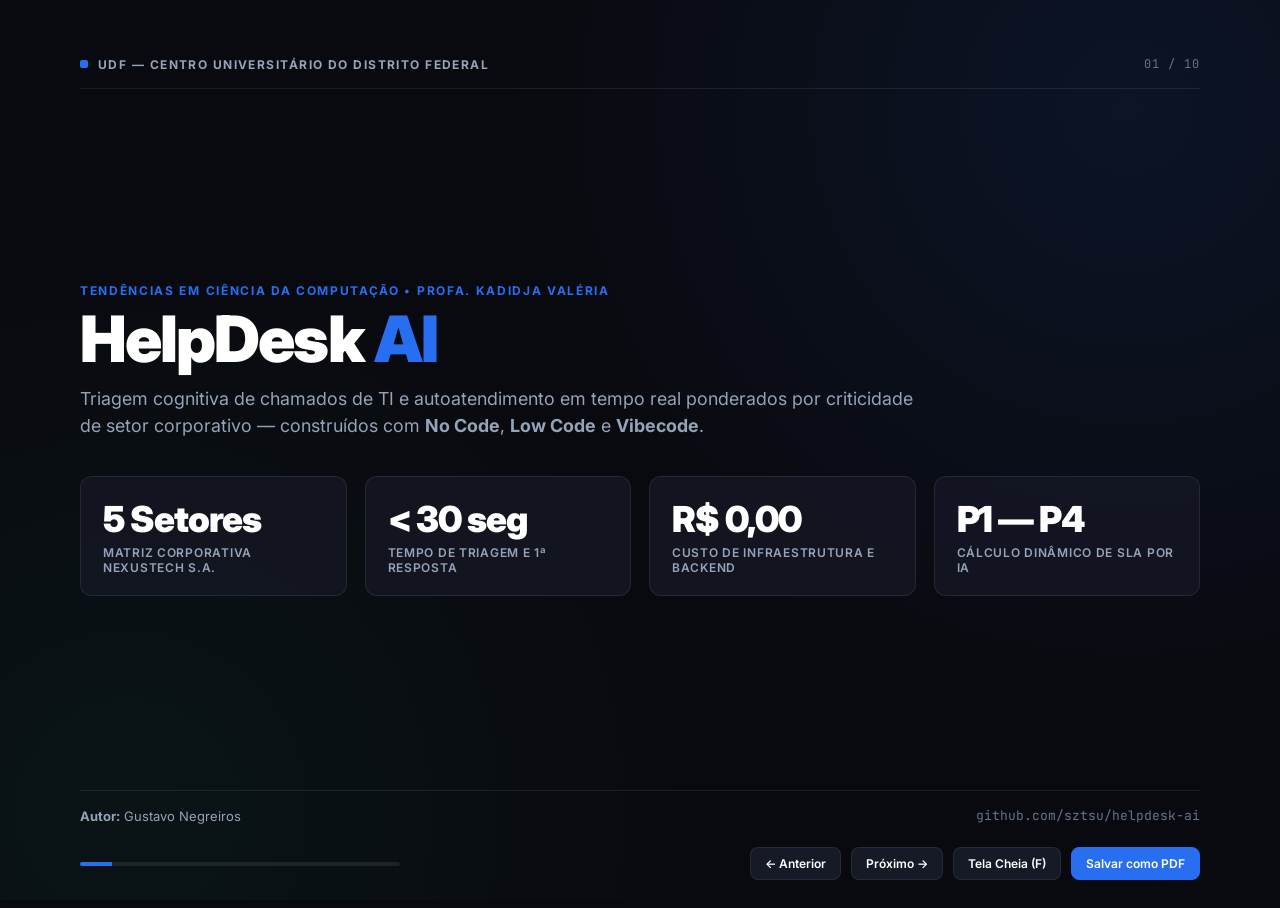
==== slides/pitch_deck.html @ aa0ae5fa "feat: adicionar apresentacao estilo Pitch Deck moderno em HTML/CSS" ====
<!DOCTYPE html>
<html lang="pt-BR">
<head>
    <meta charset="UTF-8">
    <meta name="viewport" content="width=device-width, initial-scale=1.0">
    <title>HelpDesk AI — Pitch Deck | NexusTech S.A.</title>
    <link rel="preconnect" href="https://fonts.googleapis.com">
    <link rel="preconnect" href="https://fonts.gstatic.com" crossorigin>
    <link href="https://fonts.googleapis.com/css2?family=Inter:wght@300;400;500;600;700;800;900&family=JetBrains+Mono:wght@400;500;600&display=swap" rel="stylesheet">
    <style>
        :root {
            --bg-primary: #090A0F;
            --bg-secondary: #11131C;
            --bg-card: #161926;
            --bg-card-hover: #1C2030;
            --border-subtle: rgba(255, 255, 255, 0.08);
            --border-highlight: rgba(39, 110, 241, 0.45);
            --text-primary: #FFFFFF;
            --text-secondary: #94A3B8;
            --text-muted: #64748B;
            --uber-blue: #276EF1;
            --uber-blue-glow: rgba(39, 110, 241, 0.18);
            --accent-emerald: #10B981;
            --accent-emerald-bg: rgba(16, 185, 129, 0.12);
            --accent-amber: #F59E0B;
            --accent-amber-bg: rgba(245, 158, 11, 0.12);
            --accent-red: #EF4444;
            --accent-red-bg: rgba(239, 68, 68, 0.14);
            --accent-purple: #8B5CF6;
            --accent-purple-bg: rgba(139, 92, 246, 0.14);
        }

        * {
            margin: 0;
            padding: 0;
            box-sizing: border-box;
            -webkit-print-color-adjust: exact !important;
            print-color-adjust: exact !important;
        }

        body {
            font-family: 'Inter', -apple-system, BlinkMacSystemFont, sans-serif;
            background-color: var(--bg-primary);
            color: var(--text-primary);
            overflow: hidden;
            height: 100vh;
            width: 100vw;
            user-select: none;
        }

        /* Deck Container */
        .deck {
            position: relative;
            width: 100vw;
            height: 100vh;
        }

        .slide {
            position: absolute;
            inset: 0;
            padding: 56px 80px 76px 80px;
            display: flex;
            flex-direction: column;
            justify-content: space-between;
            opacity: 0;
            pointer-events: none;
            transform: translateY(12px) scale(0.99);
            transition: opacity 0.35s cubic-bezier(0.16, 1, 0.3, 1), transform 0.35s cubic-bezier(0.16, 1, 0.3, 1);
            background: radial-gradient(circle at 88% 12%, rgba(39, 110, 241, 0.10) 0%, transparent 45%),
                        radial-gradient(circle at 10% 90%, rgba(16, 185, 129, 0.06) 0%, transparent 40%),
                        var(--bg-primary);
        }

        .slide.active {
            opacity: 1;
            pointer-events: auto;
            transform: translateY(0) scale(1);
            z-index: 2;
        }

        /* Top Bar inside each slide */
        .slide-top {
            display: flex;
            justify-content: space-between;
            align-items: center;
            border-bottom: 1px solid var(--border-subtle);
            padding-bottom: 16px;
        }

        .brand-pill {
            display: inline-flex;
            align-items: center;
            gap: 10px;
            font-size: 12px;
            font-weight: 700;
            letter-spacing: 0.12em;
            text-transform: uppercase;
            color: var(--text-secondary);
        }

        .brand-dot {
            width: 8px;
            height: 8px;
            background: var(--uber-blue);
            border-radius: 2px;
            display: inline-block;
        }

        .slide-index {
            font-family: 'JetBrains Mono', monospace;
            font-size: 12px;
            color: var(--text-muted);
            letter-spacing: 0.08em;
        }

        /* Slide Content Body */
        .slide-body {
            flex: 1;
            display: flex;
            flex-direction: column;
            justify-content: center;
            gap: 28px;
            padding: 16px 0;
        }

        /* Typography */
        .eyebrow {
            font-size: 12px;
            font-weight: 700;
            text-transform: uppercase;
            letter-spacing: 0.14em;
            color: var(--uber-blue);
            margin-bottom: 8px;
        }

        h1.hero-title {
            font-size: clamp(44px, 5vw, 68px);
            font-weight: 900;
            line-height: 1.04;
            letter-spacing: -0.03em;
            max-width: 980px;
        }

        h2.slide-title {
            font-size: clamp(28px, 3.1vw, 42px);
            font-weight: 800;
            line-height: 1.12;
            letter-spacing: -0.025em;
        }

        .subtitle {
            font-size: clamp(16px, 1.4vw, 20px);
            font-weight: 400;
            color: var(--text-secondary);
            line-height: 1.5;
            max-width: 840px;
        }

        .highlight-blue {
            color: var(--uber-blue);
        }

        .highlight-emerald {
            color: var(--accent-emerald);
        }

        /* Grids & Cards */
        .grid-3 {
            display: grid;
            grid-template-columns: repeat(3, 1fr);
            gap: 20px;
        }

        .grid-4 {
            display: grid;
            grid-template-columns: repeat(4, 1fr);
            gap: 18px;
        }

        .grid-2 {
            display: grid;
            grid-template-columns: 1fr 1fr;
            gap: 24px;
        }

        .grid-asymmetric {
            display: grid;
            grid-template-columns: 1.35fr 0.85fr;
            gap: 24px;
            align-items: stretch;
        }

        .card {
            background: var(--bg-card);
            border: 1px solid var(--border-subtle);
            border-radius: 14px;
            padding: 24px;
            display: flex;
            flex-direction: column;
            gap: 12px;
            position: relative;
            overflow: hidden;
        }

        .card.accent-top-blue {
            border-top: 3px solid var(--uber-blue);
        }

        .card.accent-top-emerald {
            border-top: 3px solid var(--accent-emerald);
        }

        .card.accent-top-amber {
            border-top: 3px solid var(--accent-amber);
        }

        .card.accent-top-red {
            border-top: 3px solid var(--accent-red);
        }

        .card-num {
            font-family: 'JetBrains Mono', monospace;
            font-size: 12px;
            font-weight: 600;
            color: var(--uber-blue);
            letter-spacing: 0.08em;
            text-transform: uppercase;
        }

        .card h3 {
            font-size: 19px;
            font-weight: 700;
            letter-spacing: -0.01em;
            color: var(--text-primary);
        }

        .card p {
            font-size: 14px;
            line-height: 1.55;
            color: var(--text-secondary);
        }

        /* Big Metric Stat Boxes */
        .stat-row {
            display: grid;
            grid-template-columns: repeat(4, 1fr);
            gap: 18px;
            margin-top: 8px;
        }

        .stat-box {
            background: rgba(22, 25, 38, 0.75);
            border: 1px solid var(--border-subtle);
            border-radius: 12px;
            padding: 20px 22px;
        }

        .stat-value {
            font-size: clamp(28px, 2.8vw, 40px);
            font-weight: 900;
            letter-spacing: -0.03em;
            color: var(--text-primary);
            margin-bottom: 4px;
        }

        .stat-label {
            font-size: 12px;
            font-weight: 600;
            text-transform: uppercase;
            letter-spacing: 0.06em;
            color: var(--text-secondary);
        }

        /* Badges */
        .badge {
            display: inline-flex;
            align-items: center;
            padding: 4px 10px;
            border-radius: 6px;
            font-family: 'JetBrains Mono', monospace;
            font-size: 11px;
            font-weight: 600;
            letter-spacing: 0.04em;
        }

        .badge-p1 {
            background: var(--accent-red-bg);
            color: #F87171;
            border: 1px solid rgba(239, 68, 68, 0.3);
        }

        .badge-p2 {
            background: var(--accent-amber-bg);
            color: #FBBF24;
            border: 1px solid rgba(245, 158, 11, 0.3);
        }

        .badge-p3 {
            background: var(--uber-blue-glow);
            color: #60A5FA;
            border: 1px solid rgba(39, 110, 241, 0.35);
        }

        .badge-p4 {
            background: var(--accent-emerald-bg);
            color: #34D399;
            border: 1px solid rgba(16, 185, 129, 0.3);
        }

        /* Executive Table */
        .exec-table {
            width: 100%;
            border-collapse: collapse;
            background: var(--bg-card);
            border-radius: 12px;
            overflow: hidden;
            border: 1px solid var(--border-subtle);
            font-size: 13.5px;
        }

        .exec-table th {
            text-align: left;
            padding: 13px 16px;
            background: rgba(255, 255, 255, 0.04);
            color: var(--text-secondary);
            font-weight: 600;
            font-size: 11px;
            text-transform: uppercase;
            letter-spacing: 0.08em;
            border-bottom: 1px solid var(--border-subtle);
        }

        .exec-table td {
            padding: 13px 16px;
            border-bottom: 1px solid var(--border-subtle);
            color: var(--text-primary);
        }

        .exec-table tr:last-child td {
            border-bottom: none;
        }

        /* Pipeline Architecture Flow */
        .pipeline {
            display: grid;
            grid-template-columns: repeat(5, 1fr);
            gap: 14px;
            align-items: stretch;
        }

        .pipe-step {
            background: var(--bg-card);
            border: 1px solid var(--border-subtle);
            border-radius: 12px;
            padding: 18px;
            position: relative;
            display: flex;
            flex-direction: column;
            gap: 8px;
        }

        .pipe-step::after {
            content: "→";
            position: absolute;
            right: -13px;
            top: 50%;
            transform: translateY(-50%);
            color: var(--uber-blue);
            font-weight: 800;
            font-size: 16px;
            z-index: 3;
        }

        .pipe-step:last-child::after {
            display: none;
        }

        .pipe-tag {
            font-family: 'JetBrains Mono', monospace;
            font-size: 11px;
            color: var(--accent-emerald);
            text-transform: uppercase;
        }

        /* Code / Prompt Box */
        .code-block {
            font-family: 'JetBrains Mono', monospace;
            font-size: 12.5px;
            line-height: 1.6;
            background: #0D0F17;
            border: 1px solid var(--border-highlight);
            border-radius: 12px;
            padding: 18px 22px;
            color: #E2E8F0;
        }

        .var-pill {
            background: rgba(16, 185, 129, 0.18);
            color: #34D399;
            padding: 2px 7px;
            border-radius: 4px;
            font-weight: 600;
        }

        /* Screenshot Showcase */
        .mockup-frame {
            background: #11131C;
            border: 1px solid var(--border-subtle);
            border-radius: 12px;
            overflow: hidden;
            display: flex;
            flex-direction: column;
        }

        .mockup-header {
            background: #191C28;
            padding: 10px 16px;
            display: flex;
            align-items: center;
            gap: 8px;
            border-bottom: 1px solid var(--border-subtle);
            font-family: 'JetBrains Mono', monospace;
            font-size: 11px;
            color: var(--text-secondary);
        }

        .dot-r, .dot-y, .dot-g {
            width: 9px;
            height: 9px;
            border-radius: 50%;
        }
        .dot-r { background: #EF4444; }
        .dot-y { background: #F59E0B; }
        .dot-g { background: #10B981; }

        .mockup-img-wrap {
            padding: 14px;
            background: #FFFFFF;
            display: flex;
            justify-content: center;
            align-items: center;
        }

        .mockup-img-wrap img {
            max-width: 100%;
            max-height: 250px;
            object-fit: contain;
            border-radius: 6px;
        }

        /* Bottom Navigation Bar */
        .deck-controls {
            position: fixed;
            bottom: 20px;
            left: 80px;
            right: 80px;
            display: flex;
            justify-content: space-between;
            align-items: center;
            z-index: 10;
            pointer-events: none;
        }

        .progress-track {
            flex: 1;
            max-width: 320px;
            height: 4px;
            background: rgba(255, 255, 255, 0.08);
            border-radius: 2px;
            overflow: hidden;
        }

        .progress-bar {
            height: 100%;
            background: var(--uber-blue);
            width: 10%;
            transition: width 0.3s ease;
        }

        .control-buttons {
            display: flex;
            gap: 10px;
            pointer-events: auto;
        }

        .btn-ctrl {
            background: var(--bg-card);
            color: var(--text-primary);
            border: 1px solid var(--border-subtle);
            padding: 8px 14px;
            border-radius: 8px;
            font-family: 'Inter', sans-serif;
            font-size: 12px;
            font-weight: 600;
            cursor: pointer;
            transition: background 0.2s, border-color 0.2s;
        }

        .btn-ctrl:hover {
            background: var(--bg-card-hover);
            border-color: var(--uber-blue);
        }

        .btn-ctrl.primary {
            background: var(--uber-blue);
            border-color: var(--uber-blue);
        }

        /* Print / Export to PDF 16:9 Rules */
        @page {
            size: 16in 9in;
            margin: 0;
        }

        @media print {
            body {
                overflow: visible;
                height: auto;
                width: auto;
            }
            .deck {
                height: auto;
                width: auto;
            }
            .slide {
                position: relative;
                opacity: 1 !important;
                pointer-events: auto !important;
                transform: none !important;
                width: 16in;
                height: 9in;
                page-break-after: always;
                break-after: page;
            }
            .deck-controls {
                display: none !important;
            }
        }
    </style>
</head>
<body>

<div class="deck" id="deck">

    <!-- =================================================================== -->
    <!-- SLIDE 01: CAPA (UBER PITCH STYLE)                                   -->
    <!-- =================================================================== -->
    <section class="slide active">
        <div class="slide-top">
            <div class="brand-pill"><span class="brand-dot"></span> UDF — CENTRO UNIVERSITÁRIO DO DISTRITO FEDERAL</div>
            <div class="slide-index">01 / 10</div>
        </div>

        <div class="slide-body">
            <div>
                <div class="eyebrow">TENDÊNCIAS EM CIÊNCIA DA COMPUTAÇÃO • PROFA. KADIDJA VALÉRIA</div>
                <h1 class="hero-title">HelpDesk <span class="highlight-blue">AI</span></h1>
                <p class="subtitle" style="margin-top: 14px;">
                    Triagem cognitiva de chamados de TI e autoatendimento em tempo real ponderados por criticidade de setor corporativo — construídos com <strong>No Code</strong>, <strong>Low Code</strong> e <strong>Vibecode</strong>.
                </p>
            </div>

            <div class="stat-row">
                <div class="stat-box">
                    <div class="stat-value">5 Setores</div>
                    <div class="stat-label">Matriz Corporativa NexusTech S.A.</div>
                </div>
                <div class="stat-box">
                    <div class="stat-value highlight-blue">&lt; 30 seg</div>
                    <div class="stat-label">Tempo de Triagem e 1ª Resposta</div>
                </div>
                <div class="stat-box">
                    <div class="stat-value highlight-emerald">R$ 0,00</div>
                    <div class="stat-label">Custo de Infraestrutura e Backend</div>
                </div>
                <div class="stat-box">
                    <div class="stat-value">P1 — P4</div>
                    <div class="stat-label">Cálculo Dinâmico de SLA por IA</div>
                </div>
            </div>
        </div>

        <div class="slide-top" style="border-bottom: none; border-top: 1px solid var(--border-subtle); padding-top: 16px; padding-bottom: 0;">
            <div style="font-size: 13px; color: var(--text-secondary);"><strong>Autor:</strong> Gustavo Negreiros</div>
            <div style="font-size: 13px; color: var(--text-muted); font-family: 'JetBrains Mono', monospace;">github.com/sztsu/helpdesk-ai</div>
        </div>
    </section>

    <!-- =================================================================== -->
    <!-- SLIDE 02: O PROBLEMA (THE PAIN)                                     -->
    <!-- =================================================================== -->
    <section class="slide">
        <div class="slide-top">
            <div class="brand-pill"><span class="brand-dot"></span> O PROBLEMA OPERACIONAL</div>
            <div class="slide-index">02 / 10</div>
        </div>

        <div class="slide-body">
            <div>
                <div class="eyebrow">CENÁRIO CORPORATIVO: NEXUSTECH S.A.</div>
                <h2 class="slide-title">Filas únicas de suporte tratam falhas críticas de faturamento igual a uma impressora sem papel.</h2>
            </div>

            <div class="grid-3">
                <div class="card accent-top-red">
                    <div class="card-num">GARGALO 01</div>
                    <h3>Cegueira Organizacional</h3>
                    <p>No suporte tradicional, chamados caem em uma fila linear sem distinção de departamento. Uma falha no setor de <strong>Operações (NOC)</strong> ou <strong>Financeiro</strong> aguarda atrás de dúvidas triviais do setor Administrativo.</p>
                </div>

                <div class="card accent-top-amber">
                    <div class="card-num">GARGALO 02</div>
                    <h3>Subjetividade de Urgência</h3>
                    <p>Quando o próprio usuário escolhe a urgência no formulário, quase todos os chamados são marcados como "Urgente", distorcendo os Acordos de Nível de Serviço (SLAs) da equipe de TI.</p>
                </div>

                <div class="card accent-top-blue">
                    <div class="card-num">GARGALO 03</div>
                    <h3>Alto Custo de Engenharia</h3>
                    <p>Desenvolver um sistema ITSM tradicional com backend dedicado (Node.js/Python, banco SQL, servidores e regras de negócio complexas) consome semanas de trabalho e alto orçamento.</p>
                </div>
            </div>
        </div>

        <div></div>
    </section>

    <!-- =================================================================== -->
    <!-- SLIDE 03: A SOLUÇÃO (VALUE PROPOSITION)                             -->
    <!-- =================================================================== -->
    <section class="slide">
        <div class="slide-top">
            <div class="brand-pill"><span class="brand-dot"></span> A PROPOSTA DE VALOR</div>
            <div class="slide-index">03 / 10</div>
        </div>

        <div class="slide-body">
            <div>
                <div class="eyebrow">SOLUÇÃO ORIENTADA A EVENTOS</div>
                <h2 class="slide-title">Triagem inteligente sensível ao negócio (<span class="highlight-blue">Business-Aware Triage</span>) sem servidor dedicado.</h2>
                <p class="subtitle" style="margin-top: 8px;">O HelpDesk AI cruza automaticamente o <strong>Setor Corporativo</strong> com o <strong>Relato Técnico</strong> para entregar quatro resultados instantâneos:</p>
            </div>

            <div class="grid-4">
                <div class="card">
                    <div class="card-num">ENTREGA 01</div>
                    <h3>Classificação Técnica</h3>
                    <p>Identifica automaticamente se o incidente pertence a <strong>Hardware</strong>, <strong>Software</strong>, <strong>Rede/Infra</strong> ou <strong>Acesso/Segurança</strong>.</p>
                </div>

                <div class="card">
                    <div class="card-num">ENTREGA 02</div>
                    <h3>Prioridade e SLA</h3>
                    <p>Atribui racionalmente a prioridade (<strong>P1 a P4</strong>) e estipula o prazo máximo de atendimento (de 15 min a 24h).</p>
                </div>

                <div class="card">
                    <div class="card-num">ENTREGA 03</div>
                    <h3>Roteamento de Fila</h3>
                    <p>Direciona o chamado na planilha de governança para <strong>Nível 1</strong>, <strong>Nível 2 Infraestrutura</strong> ou <strong>Nível 2 Sistemas</strong>.</p>
                </div>

                <div class="card">
                    <div class="card-num">ENTREGA 04</div>
                    <h3>Autoatendimento</h3>
                    <p>Envia um e-mail imediato ao colaborador com <strong>3 passos técnicos seguros</strong> para resolução autônoma.</p>
                </div>
            </div>
        </div>

        <div></div>
    </section>

    <!-- =================================================================== -->
    <!-- SLIDE 04: MATRIZ DE CRITICIDADE POR SETOR                           -->
    <!-- =================================================================== -->
    <section class="slide">
        <div class="slide-top">
            <div class="brand-pill"><span class="brand-dot"></span> REGRA DE NEGÓCIO CORPORATIVA</div>
            <div class="slide-index">04 / 10</div>
        </div>

        <div class="slide-body">
            <div>
                <div class="eyebrow">ESTRUTURA ORGANIZACIONAL — NEXUSTECH S.A.</div>
                <h2 class="slide-title">Matriz de Criticidade: O setor define o peso real do incidente.</h2>
            </div>

            <div class="grid-asymmetric">
                <table class="exec-table">
                    <thead>
                        <tr>
                            <th>Setor Corporativo</th>
                            <th>Impacto de Negócio</th>
                            <th>Prioridade Base</th>
                            <th>SLA Alvo</th>
                        </tr>
                    </thead>
                    <tbody>
                        <tr>
                            <td><strong>1. Operações e NOC</strong></td>
                            <td>Disponibilidade ao cliente final</td>
                            <td><span class="badge badge-p1">P1 / P2</span></td>
                            <td>15 min — 1h</td>
                        </tr>
                        <tr>
                            <td><strong>2. Financeiro e Faturamento</strong></td>
                            <td>Fluxo de caixa e notas fiscais</td>
                            <td><span class="badge badge-p1">P1 / P2</span></td>
                            <td>30 min — 2h</td>
                        </tr>
                        <tr>
                            <td><strong>3. Engenharia e Dev</strong></td>
                            <td>Esteiras CI/CD e repositórios</td>
                            <td><span class="badge badge-p2">P2 / P3</span></td>
                            <td>1h — 4h</td>
                        </tr>
                        <tr>
                            <td><strong>4. Comercial e CX</strong></td>
                            <td>Vendas e atendimento externo</td>
                            <td><span class="badge badge-p3">P2 / P3</span></td>
                            <td>2h — 6h</td>
                        </tr>
                        <tr>
                            <td><strong>5. RH e Administrativo</strong></td>
                            <td>Rotinas internas departamentais</td>
                            <td><span class="badge badge-p4">P3 / P4</span></td>
                            <td>4h — 24h</td>
                        </tr>
                    </tbody>
                </table>

                <div class="card accent-top-blue" style="justify-content: center;">
                    <div class="card-num">EXEMPLO COMPARATIVO</div>
                    <h3>O mesmo sintoma, decisões diferentes</h3>
                    <p style="margin-top: 6px;">
                        <strong>Caso A (RH):</strong> "Lentidão ao abrir planilha compartilhada" → Classificado como <span class="badge badge-p4">P4 (SLA 24h)</span>.
                    </p>
                    <p style="margin-top: 10px;">
                        <strong>Caso B (Financeiro):</strong> "Erro ao emitir notas fiscais no ERP no fechamento" → Classificado como <span class="badge badge-p1">P1 (SLA 30 min)</span> e escalado direto para <strong>Nível 2 Sistemas</strong>.
                    </p>
                </div>
            </div>
        </div>

        <div></div>
    </section>

    <!-- =================================================================== -->
    <!-- SLIDE 05: O TRIPÉ TECNOLÓGICO (NO CODE / LOW CODE / VIBECODE)       -->
    <!-- =================================================================== -->
    <section class="slide">
        <div class="slide-top">
            <div class="brand-pill"><span class="brand-dot"></span> STACK TECNOLÓGICA</div>
            <div class="slide-index">05 / 10</div>
        </div>

        <div class="slide-body">
            <div>
                <div class="eyebrow">PARADIGMAS DA DISCIPLINA</div>
                <h2 class="slide-title">Convergência entre No Code, Low Code e Vibecode.</h2>
            </div>

            <div class="grid-3">
                <div class="card accent-top-emerald">
                    <div class="card-num">01 / NO CODE</div>
                    <h3>Google Forms &amp; Sheets</h3>
                    <p><strong>Interface e Persistência:</strong> Coleta estruturada com validação de e-mail e lista suspensa fechada para os 5 setores da NexusTech S.A. Os registros alimentam em tempo real a planilha central de governança da TI.</p>
                </div>

                <div class="card accent-top-blue">
                    <div class="card-num">02 / LOW CODE</div>
                    <h3>Make (Integromat)</h3>
                    <p><strong>Orquestração de Eventos:</strong> Escuta ativa de novas linhas inseridas na planilha, estruturação do payload com variáveis dinâmicas, chamada à API de IA, atualização da planilha e disparo de e-mail via Gmail.</p>
                </div>

                <div class="card accent-top-amber">
                    <div class="card-num">03 / VIBECODE</div>
                    <h3>Google Gemini Flash</h3>
                    <p><strong>Motor Cognitivo:</strong> Substitui centenas de condicionais rígidas (<code>if/else</code>) por engenharia de prompt instrucional que interpreta a semântica do problema cruzada com o setor corporativo.</p>
                </div>
            </div>
        </div>

        <div></div>
    </section>

    <!-- =================================================================== -->
    <!-- SLIDE 06: ARQUITETURA E ENGENHARIA DE PROMPT                        -->
    <!-- =================================================================== -->
    <section class="slide">
        <div class="slide-top">
            <div class="brand-pill"><span class="brand-dot"></span> ARQUITETURA DO SISTEMA</div>
            <div class="slide-index">06 / 10</div>
        </div>

        <div class="slide-body">
            <div>
                <div class="eyebrow">FLUXO DE DADOS ORIENTADO A EVENTOS</div>
                <h2 class="slide-title">Pipeline de Execução e Engenharia de Prompt (Vibecode).</h2>
            </div>

            <div class="pipeline">
                <div class="pipe-step">
                    <span class="pipe-tag">ETAPA 01</span>
                    <strong style="font-size: 15px;">Google Forms</strong>
                    <span style="font-size: 12.5px; color: var(--text-secondary);">Colaborador envia Nome, E-mail, Setor, Título e Relato.</span>
                </div>
                <div class="pipe-step">
                    <span class="pipe-tag">ETAPA 02</span>
                    <strong style="font-size: 15px;">Google Sheets</strong>
                    <span style="font-size: 12.5px; color: var(--text-secondary);">Persiste a linha e aciona o gatilho <em>Watch New Rows</em>.</span>
                </div>
                <div class="pipe-step">
                    <span class="pipe-tag">ETAPA 03</span>
                    <strong style="font-size: 15px;">Make + Gemini</strong>
                    <span style="font-size: 12.5px; color: var(--text-secondary);">Injeta variáveis do chamado nas instruções de sistema da IA.</span>
                </div>
                <div class="pipe-step">
                    <span class="pipe-tag">ETAPA 04</span>
                    <strong style="font-size: 15px;">Update Row</strong>
                    <span style="font-size: 12.5px; color: var(--text-secondary);">Grava o diagnóstico e SLA na Coluna G da planilha da TI.</span>
                </div>
                <div class="pipe-step">
                    <span class="pipe-tag">ETAPA 05</span>
                    <strong style="font-size: 15px;">Gmail Send</strong>
                    <span style="font-size: 12.5px; color: var(--text-secondary);">Envia e-mail com SLA e guia de 3 passos ao colaborador.</span>
                </div>
            </div>

            <div class="code-block">
                <div style="color: var(--text-muted); margin-bottom: 6px;">// System Prompt &amp; Payload Mapeado no Make (Google Gemini AI)</div>
                Você é o motor especialista de triagem de TI da empresa <strong>NexusTech S.A.</strong> Analise o chamado cruzando a gravidade técnica com o peso estratégico do setor:<br>
                • Colaborador: <span class="var-pill">1. Nome do Colaborador (B)</span> &nbsp;|&nbsp; Setor: <span class="var-pill">1. Setor Corporativo (D)</span><br>
                • Incidente: <span class="var-pill">1. Título do Incidente (E)</span> &nbsp;|&nbsp; Relato: <span class="var-pill">1. Descrição Detalhada da Falha (F)</span><br>
                → Retorne: <strong>1) Categoria Técnica</strong>, <strong>2) Prioridade (P1-P4) e SLA</strong>, <strong>3) Fila de Escalonamento</strong> e <strong>4) Guia de Autoatendimento em 3 passos</strong>.
            </div>
        </div>

        <div></div>
    </section>

    <!-- =================================================================== -->
    <!-- SLIDE 07: EVIDÊNCIA REAL DO PROTÓTIPO EM EXECUÇÃO                   -->
    <!-- =================================================================== -->
    <section class="slide">
        <div class="slide-top">
            <div class="brand-pill"><span class="brand-dot"></span> VALIDAÇÃO E EVIDÊNCIAS REAIS</div>
            <div class="slide-index">07 / 10</div>
        </div>

        <div class="slide-body">
            <div>
                <div class="eyebrow">PROTÓTIPO EM PRODUÇÃO</div>
                <h2 class="slide-title">Resultado real gerado pela automação e entregue via Gmail.</h2>
            </div>

            <div class="grid-asymmetric">
                <div class="mockup-frame">
                    <div class="mockup-header">
                        <span class="dot-r"></span><span class="dot-y"></span><span class="dot-g"></span>
                        <span style="margin-left: 8px;">Gmail — NexusTech TI - Triagem do Chamado: Erro ao emitir notas fiscais no sistema ERP</span>
                    </div>
                    <div class="mockup-img-wrap">
                        <img src="../docs/images/email_sample.png" alt="Captura de tela real do e-mail gerado pelo HelpDesk AI">
                    </div>
                </div>

                <div class="card accent-top-emerald" style="justify-content: space-between;">
                    <div>
                        <div class="card-num">ANÁLISE DO CASO TESTADO</div>
                        <h3 style="margin-top: 6px;">Precisão na Inferência</h3>
                        <p style="margin-top: 8px;">
                            <strong>Entrada:</strong> Falha de comunicação no ERP durante emissão de notas fiscais pelo setor <strong>Financeiro e Faturamento</strong>.
                        </p>
                    </div>
                    <div style="display: flex; flex-direction: column; gap: 8px; font-size: 13px; border-top: 1px solid var(--border-subtle); padding-top: 12px;">
                        <div><strong>Categoria:</strong> Software (Sistema ERP)</div>
                        <div><strong>Prioridade:</strong> <span class="badge badge-p1">P1 — Alta Criticidade</span></div>
                        <div><strong>SLA Calculado:</strong> 30 minutos</div>
                        <div><strong>Fila Técnica:</strong> Nível 2 Sistemas</div>
                        <div><strong>Autoatendimento:</strong> 3 passos (VPN, Sessão e Cache)</div>
                    </div>
                </div>
            </div>
        </div>

        <div></div>
    </section>

    <!-- =================================================================== -->
    <!-- SLIDE 08: REFLEXÃO CRÍTICA — 3 VANTAGENS                            -->
    <!-- =================================================================== -->
    <section class="slide">
        <div class="slide-top">
            <div class="brand-pill"><span class="brand-dot"></span> ANÁLISE CRÍTICA — PONTOS FORTES</div>
            <div class="slide-index">08 / 10</div>
        </div>

        <div class="slide-body">
            <div>
                <div class="eyebrow">AVALIAÇÃO ARQUITETURAL</div>
                <h2 class="slide-title">Três vantagens competitivas da abordagem adotada.</h2>
            </div>

            <div class="grid-3">
                <div class="card accent-top-emerald">
                    <div class="card-num">VANTAGEM 01</div>
                    <h3>Priorização Sensível ao Negócio</h3>
                    <p>Elimina o viés subjetivo do usuário. O motor cognitivo pondera automaticamente o impacto estratégico do departamento afetado na NexusTech S.A. antes de definir a fila e o SLA.</p>
                </div>

                <div class="card accent-top-blue">
                    <div class="card-num">VANTAGEM 02</div>
                    <h3>Redução Drástica do SLA Primário</h3>
                    <p>O colaborador recebe instruções técnicas estruturadas em menos de 30 segundos após enviar o formulário, resolvendo incidentes recorrentes de Nível 1 sem intervenção humana.</p>
                </div>

                <div class="card accent-top-emerald">
                    <div class="card-num">VANTAGEM 03</div>
                    <h3>Time-to-Market e Custo Zero</h3>
                    <p>Um fluxo completo que exigiria semanas de desenvolvimento backend e provisionamento de servidores em nuvem foi prototipado, testado e validado em horas utilizando camadas gratuitas.</p>
                </div>
            </div>
        </div>

        <div></div>
    </section>

    <!-- =================================================================== -->
    <!-- SLIDE 09: REFLEXÃO CRÍTICA — 3 LIMITAÇÕES E DESAFIOS                -->
    <!-- =================================================================== -->
    <section class="slide">
        <div class="slide-top">
            <div class="brand-pill"><span class="brand-dot"></span> ANÁLISE CRÍTICA — LIMITAÇÕES TÉCNICAS</div>
            <div class="slide-index">09 / 10</div>
        </div>

        <div class="slide-body">
            <div>
                <div class="eyebrow">DESAFIOS REAIS ENFRENTADOS NOS TESTES</div>
                <h2 class="slide-title">Três limitações identificadas e como foram mitigadas.</h2>
            </div>

            <div class="grid-3">
                <div class="card accent-top-red">
                    <div class="card-num">LIMITAÇÃO 01</div>
                    <h3>Risco de Alucinação em Relatos Vagos</h3>
                    <p>Descrições excessivamente curtas podem levar a IA a sugerir passos genéricos. <strong>Mitigação:</strong> Guardrails no prompt restringindo a saída a 3 procedimentos seguros e mantendo supervisão humana na planilha.</p>
                </div>

                <div class="card accent-top-amber">
                    <div class="card-num">LIMITAÇÃO 02</div>
                    <h3>Quotas e Latência em Planos Gratuitos</h3>
                    <p>Durante a bateria de testes, registrou-se erro <code>HTTP 503 High Demand</code> na camada gratuita da API e limite de 1.000 operações/mês no Make. <strong>Mitigação:</strong> Comutação de modelo para estabilidade do fluxo.</p>
                </div>

                <div class="card accent-top-red">
                    <div class="card-num">LIMITAÇÃO 03</div>
                    <h3>Governança e Privacidade (LGPD)</h3>
                    <p>Os relatos de incidentes corporativos transitam por provedores externos de nuvem (Google e Make). Em produção crítica, exige-se anonimização de dados sensíveis e instâncias empresariais privadas.</p>
                </div>
            </div>
        </div>

        <div></div>
    </section>

    <!-- =================================================================== -->
    <!-- SLIDE 10: PRÓXIMOS PASSOS E CONCLUSÃO                               -->
    <!-- =================================================================== -->
    <section class="slide">
        <div class="slide-top">
            <div class="brand-pill"><span class="brand-dot"></span> ROADMAP E ENCERRAMENTO</div>
            <div class="slide-index">10 / 10</div>
        </div>

        <div class="slide-body">
            <div>
                <div class="eyebrow">VISÃO DE PRODUTO</div>
                <h2 class="slide-title">Próximos passos de evolução na NexusTech S.A.</h2>
            </div>

            <div class="grid-3">
                <div class="card">
                    <div class="card-num">HORIZONTE 01</div>
                    <h3>Alertas P1 em Tempo Real</h3>
                    <p>Adicionar um <em>Router</em> condicional no Make para disparar notificações imediatas no <strong>Slack</strong> ou <strong>Microsoft Teams</strong> da equipe de plantão sempre que um chamado for classificado como P1.</p>
                </div>

                <div class="card">
                    <div class="card-num">HORIZONTE 02</div>
                    <h3>Base de Conhecimento (RAG)</h3>
                    <p>Conectar o modelo Gemini aos manuais técnicos internos da NexusTech S.A. via <em>Retrieval-Augmented Generation</em> para respostas específicas dos softwares internos da empresa.</p>
                </div>

                <div class="card">
                    <div class="card-num">HORIZONTE 03</div>
                    <h3>Integração ITSM Bidirecional</h3>
                    <p>Substituir gradualmente a planilha por integração via webhook com <strong>Jira Service Management</strong> ou <strong>GLPI</strong> conforme a operação escalar.</p>
                </div>
            </div>

            <div class="card accent-top-blue" style="flex-direction: row; justify-content: space-between; align-items: center; padding: 20px 28px;">
                <div>
                    <h3 style="font-size: 20px;">Obrigado pela atenção!</h3>
                    <p style="margin-top: 2px;">Protótipo, código-fonte e documentação disponíveis no repositório oficial do projeto.</p>
                </div>
                <div style="font-family: 'JetBrains Mono', monospace; font-size: 13px; color: var(--uber-blue); font-weight: 600;">
                    github.com/sztsu/helpdesk-ai
                </div>
            </div>
        </div>

        <div></div>
    </section>

</div>

<!-- Barra de Controles Inferior (Oculta automaticamente ao exportar PDF) -->
<div class="deck-controls">
    <div class="progress-track">
        <div class="progress-bar" id="progressBar"></div>
    </div>
    <div class="control-buttons">
        <button class="btn-ctrl" onclick="prevSlide()">← Anterior</button>
        <button class="btn-ctrl" onclick="nextSlide()">Próximo →</button>
        <button class="btn-ctrl" onclick="toggleFullScreen()">Tela Cheia (F)</button>
        <button class="btn-ctrl primary" onclick="window.print()">Salvar como PDF</button>
    </div>
</div>

<script>
    const slides = document.querySelectorAll('.slide');
    const progressBar = document.getElementById('progressBar');
    let current = 0;

    function updateSlide(index) {
        slides.forEach((s, i) => {
            s.classList.toggle('active', i === index);
        });
        const pct = ((index + 1) / slides.length) * 100;
        progressBar.style.width = pct + '%';
    }

    function nextSlide() {
        if (current < slides.length - 1) {
            current++;
            updateSlide(current);
        }
    }

    function prevSlide() {
        if (current > 0) {
            current--;
            updateSlide(current);
        }
    }

    function toggleFullScreen() {
        if (!document.fullscreenElement) {
            document.documentElement.requestFullscreen();
        } else if (document.exitFullscreen) {
            document.exitFullscreen();
        }
    }

    document.addEventListener('keydown', (e) => {
        if (e.key === 'ArrowRight' || e.key === ' ' || e.key === 'PageDown') {
            e.preventDefault();
            nextSlide();
        } else if (e.key === 'ArrowLeft' || e.key === 'PageUp') {
            e.preventDefault();
            prevSlide();
        } else if (e.key === 'f' || e.key === 'F') {
            toggleFullScreen();
        }
    });
</script>

</body>
</html>
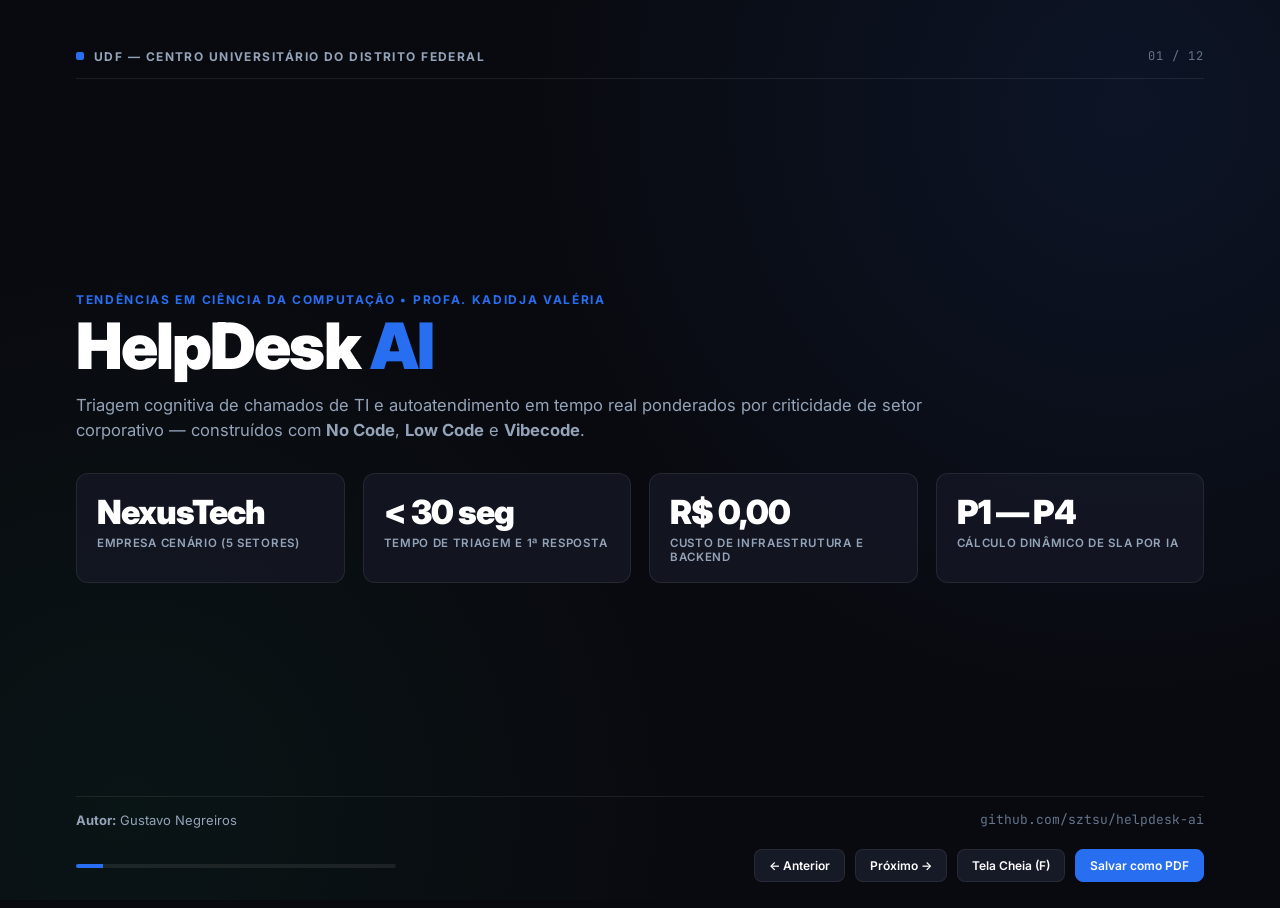
==== commit c096aa66: "feat: adicionar slides de Overview, Cenario NexusTech S.A. e tela dedicada do Make no Pitch Deck" ====
--- a/slides/pitch_deck.html
+++ b/slides/pitch_deck.html
@@ -26,8 +26,6 @@
             --accent-amber-bg: rgba(245, 158, 11, 0.12);
             --accent-red: #EF4444;
             --accent-red-bg: rgba(239, 68, 68, 0.14);
-            --accent-purple: #8B5CF6;
-            --accent-purple-bg: rgba(139, 92, 246, 0.14);
         }
 
         * {
@@ -48,7 +46,6 @@
             user-select: none;
         }
 
-        /* Deck Container */
         .deck {
             position: relative;
             width: 100vw;
@@ -58,7 +55,7 @@
         .slide {
             position: absolute;
             inset: 0;
-            padding: 56px 80px 76px 80px;
+            padding: 48px 76px 72px 76px;
             display: flex;
             flex-direction: column;
             justify-content: space-between;
@@ -78,13 +75,12 @@
             z-index: 2;
         }
 
-        /* Top Bar inside each slide */
         .slide-top {
             display: flex;
             justify-content: space-between;
             align-items: center;
             border-bottom: 1px solid var(--border-subtle);
-            padding-bottom: 16px;
+            padding-bottom: 14px;
         }
 
         .brand-pill {
@@ -113,28 +109,26 @@
             letter-spacing: 0.08em;
         }
 
-        /* Slide Content Body */
         .slide-body {
             flex: 1;
             display: flex;
             flex-direction: column;
             justify-content: center;
-            gap: 28px;
-            padding: 16px 0;
-        }
-
-        /* Typography */
+            gap: 24px;
+            padding: 12px 0;
+        }
+
         .eyebrow {
             font-size: 12px;
             font-weight: 700;
             text-transform: uppercase;
             letter-spacing: 0.14em;
             color: var(--uber-blue);
-            margin-bottom: 8px;
+            margin-bottom: 6px;
         }
 
         h1.hero-title {
-            font-size: clamp(44px, 5vw, 68px);
+            font-size: clamp(44px, 5vw, 66px);
             font-weight: 900;
             line-height: 1.04;
             letter-spacing: -0.03em;
@@ -142,51 +136,51 @@
         }
 
         h2.slide-title {
-            font-size: clamp(28px, 3.1vw, 42px);
+            font-size: clamp(26px, 2.9vw, 38px);
             font-weight: 800;
-            line-height: 1.12;
+            line-height: 1.14;
             letter-spacing: -0.025em;
         }
 
         .subtitle {
-            font-size: clamp(16px, 1.4vw, 20px);
+            font-size: clamp(15px, 1.3vw, 18px);
             font-weight: 400;
             color: var(--text-secondary);
             line-height: 1.5;
-            max-width: 840px;
-        }
-
-        .highlight-blue {
-            color: var(--uber-blue);
-        }
-
-        .highlight-emerald {
-            color: var(--accent-emerald);
-        }
-
-        /* Grids & Cards */
+            max-width: 880px;
+        }
+
+        .highlight-blue { color: var(--uber-blue); }
+        .highlight-emerald { color: var(--accent-emerald); }
+
         .grid-3 {
             display: grid;
             grid-template-columns: repeat(3, 1fr);
-            gap: 20px;
+            gap: 18px;
         }
 
         .grid-4 {
             display: grid;
             grid-template-columns: repeat(4, 1fr);
-            gap: 18px;
+            gap: 16px;
+        }
+
+        .grid-5 {
+            display: grid;
+            grid-template-columns: repeat(5, 1fr);
+            gap: 14px;
         }
 
         .grid-2 {
             display: grid;
             grid-template-columns: 1fr 1fr;
-            gap: 24px;
+            gap: 22px;
         }
 
         .grid-asymmetric {
             display: grid;
             grid-template-columns: 1.35fr 0.85fr;
-            gap: 24px;
+            gap: 22px;
             align-items: stretch;
         }
 
@@ -194,33 +188,22 @@
             background: var(--bg-card);
             border: 1px solid var(--border-subtle);
             border-radius: 14px;
-            padding: 24px;
+            padding: 22px;
             display: flex;
             flex-direction: column;
-            gap: 12px;
+            gap: 10px;
             position: relative;
             overflow: hidden;
         }
 
-        .card.accent-top-blue {
-            border-top: 3px solid var(--uber-blue);
-        }
-
-        .card.accent-top-emerald {
-            border-top: 3px solid var(--accent-emerald);
-        }
-
-        .card.accent-top-amber {
-            border-top: 3px solid var(--accent-amber);
-        }
-
-        .card.accent-top-red {
-            border-top: 3px solid var(--accent-red);
-        }
+        .card.accent-top-blue { border-top: 3px solid var(--uber-blue); }
+        .card.accent-top-emerald { border-top: 3px solid var(--accent-emerald); }
+        .card.accent-top-amber { border-top: 3px solid var(--accent-amber); }
+        .card.accent-top-red { border-top: 3px solid var(--accent-red); }
 
         .card-num {
             font-family: 'JetBrains Mono', monospace;
-            font-size: 12px;
+            font-size: 11.5px;
             font-weight: 600;
             color: var(--uber-blue);
             letter-spacing: 0.08em;
@@ -228,35 +211,34 @@
         }
 
         .card h3 {
-            font-size: 19px;
+            font-size: 18px;
             font-weight: 700;
             letter-spacing: -0.01em;
             color: var(--text-primary);
         }
 
         .card p {
-            font-size: 14px;
-            line-height: 1.55;
+            font-size: 13.5px;
+            line-height: 1.52;
             color: var(--text-secondary);
         }
 
-        /* Big Metric Stat Boxes */
         .stat-row {
             display: grid;
             grid-template-columns: repeat(4, 1fr);
             gap: 18px;
-            margin-top: 8px;
+            margin-top: 6px;
         }
 
         .stat-box {
             background: rgba(22, 25, 38, 0.75);
             border: 1px solid var(--border-subtle);
             border-radius: 12px;
-            padding: 20px 22px;
+            padding: 18px 20px;
         }
 
         .stat-value {
-            font-size: clamp(28px, 2.8vw, 40px);
+            font-size: clamp(26px, 2.6vw, 38px);
             font-weight: 900;
             letter-spacing: -0.03em;
             color: var(--text-primary);
@@ -264,14 +246,13 @@
         }
 
         .stat-label {
-            font-size: 12px;
+            font-size: 11.5px;
             font-weight: 600;
             text-transform: uppercase;
             letter-spacing: 0.06em;
             color: var(--text-secondary);
         }
 
-        /* Badges */
         .badge {
             display: inline-flex;
             align-items: center;
@@ -307,7 +288,6 @@
             border: 1px solid rgba(16, 185, 129, 0.3);
         }
 
-        /* Executive Table */
         .exec-table {
             width: 100%;
             border-collapse: collapse;
@@ -315,12 +295,12 @@
             border-radius: 12px;
             overflow: hidden;
             border: 1px solid var(--border-subtle);
-            font-size: 13.5px;
+            font-size: 13px;
         }
 
         .exec-table th {
             text-align: left;
-            padding: 13px 16px;
+            padding: 12px 16px;
             background: rgba(255, 255, 255, 0.04);
             color: var(--text-secondary);
             font-weight: 600;
@@ -331,16 +311,13 @@
         }
 
         .exec-table td {
-            padding: 13px 16px;
+            padding: 12px 16px;
             border-bottom: 1px solid var(--border-subtle);
             color: var(--text-primary);
         }
 
-        .exec-table tr:last-child td {
-            border-bottom: none;
-        }
-
-        /* Pipeline Architecture Flow */
+        .exec-table tr:last-child td { border-bottom: none; }
+
         .pipeline {
             display: grid;
             grid-template-columns: repeat(5, 1fr);
@@ -352,28 +329,26 @@
             background: var(--bg-card);
             border: 1px solid var(--border-subtle);
             border-radius: 12px;
-            padding: 18px;
+            padding: 16px;
             position: relative;
             display: flex;
             flex-direction: column;
-            gap: 8px;
+            gap: 6px;
         }
 
         .pipe-step::after {
             content: "→";
             position: absolute;
-            right: -13px;
+            right: -12px;
             top: 50%;
             transform: translateY(-50%);
             color: var(--uber-blue);
             font-weight: 800;
-            font-size: 16px;
+            font-size: 15px;
             z-index: 3;
         }
 
-        .pipe-step:last-child::after {
-            display: none;
-        }
+        .pipe-step:last-child::after { display: none; }
 
         .pipe-tag {
             font-family: 'JetBrains Mono', monospace;
@@ -382,15 +357,14 @@
             text-transform: uppercase;
         }
 
-        /* Code / Prompt Box */
         .code-block {
             font-family: 'JetBrains Mono', monospace;
-            font-size: 12.5px;
-            line-height: 1.6;
+            font-size: 12px;
+            line-height: 1.55;
             background: #0D0F17;
             border: 1px solid var(--border-highlight);
             border-radius: 12px;
-            padding: 18px 22px;
+            padding: 16px 20px;
             color: #E2E8F0;
         }
 
@@ -402,7 +376,6 @@
             font-weight: 600;
         }
 
-        /* Screenshot Showcase */
         .mockup-frame {
             background: #11131C;
             border: 1px solid var(--border-subtle);
@@ -414,7 +387,7 @@
 
         .mockup-header {
             background: #191C28;
-            padding: 10px 16px;
+            padding: 9px 14px;
             display: flex;
             align-items: center;
             gap: 8px;
@@ -434,26 +407,30 @@
         .dot-g { background: #10B981; }
 
         .mockup-img-wrap {
-            padding: 14px;
-            background: #FFFFFF;
+            padding: 12px;
+            background: #0F111A;
             display: flex;
             justify-content: center;
             align-items: center;
+            min-height: 240px;
+        }
+
+        .mockup-img-wrap.light-bg {
+            background: #FFFFFF;
         }
 
         .mockup-img-wrap img {
             max-width: 100%;
-            max-height: 250px;
+            max-height: 280px;
             object-fit: contain;
             border-radius: 6px;
         }
 
-        /* Bottom Navigation Bar */
         .deck-controls {
             position: fixed;
-            bottom: 20px;
-            left: 80px;
-            right: 80px;
+            bottom: 18px;
+            left: 76px;
+            right: 76px;
             display: flex;
             justify-content: space-between;
             align-items: center;
@@ -473,7 +450,7 @@
         .progress-bar {
             height: 100%;
             background: var(--uber-blue);
-            width: 10%;
+            width: 8.33%;
             transition: width 0.3s ease;
         }
 
@@ -506,7 +483,6 @@
             border-color: var(--uber-blue);
         }
 
-        /* Print / Export to PDF 16:9 Rules */
         @page {
             size: 16in 9in;
             margin: 0;
@@ -543,12 +519,12 @@
 <div class="deck" id="deck">
 
     <!-- =================================================================== -->
-    <!-- SLIDE 01: CAPA (UBER PITCH STYLE)                                   -->
+    <!-- SLIDE 01: CAPA                                                      -->
     <!-- =================================================================== -->
     <section class="slide active">
         <div class="slide-top">
             <div class="brand-pill"><span class="brand-dot"></span> UDF — CENTRO UNIVERSITÁRIO DO DISTRITO FEDERAL</div>
-            <div class="slide-index">01 / 10</div>
+            <div class="slide-index">01 / 12</div>
         </div>
 
         <div class="slide-body">
@@ -562,8 +538,8 @@
 
             <div class="stat-row">
                 <div class="stat-box">
-                    <div class="stat-value">5 Setores</div>
-                    <div class="stat-label">Matriz Corporativa NexusTech S.A.</div>
+                    <div class="stat-value">NexusTech</div>
+                    <div class="stat-label">Empresa Cenário (5 Setores)</div>
                 </div>
                 <div class="stat-box">
                     <div class="stat-value highlight-blue">&lt; 30 seg</div>
@@ -580,24 +556,136 @@
             </div>
         </div>
 
-        <div class="slide-top" style="border-bottom: none; border-top: 1px solid var(--border-subtle); padding-top: 16px; padding-bottom: 0;">
+        <div class="slide-top" style="border-bottom: none; border-top: 1px solid var(--border-subtle); padding-top: 14px; padding-bottom: 0;">
             <div style="font-size: 13px; color: var(--text-secondary);"><strong>Autor:</strong> Gustavo Negreiros</div>
             <div style="font-size: 13px; color: var(--text-muted); font-family: 'JetBrains Mono', monospace;">github.com/sztsu/helpdesk-ai</div>
         </div>
     </section>
 
     <!-- =================================================================== -->
-    <!-- SLIDE 02: O PROBLEMA (THE PAIN)                                     -->
+    <!-- SLIDE 02: OVERVIEW DA APRESENTAÇÃO (AGENDA EXECUTIVA)               -->
+    <!-- =================================================================== -->
+    <section class="slide">
+        <div class="slide-top">
+            <div class="brand-pill"><span class="brand-dot"></span> VISÃO GERAL E DINÂMICA DA APRESENTAÇÃO</div>
+            <div class="slide-index">02 / 12</div>
+        </div>
+
+        <div class="slide-body">
+            <div>
+                <div class="eyebrow">ESTRUTURA DO PITCH</div>
+                <h2 class="slide-title">Como estruturamos a jornada do projeto em 6 etapas.</h2>
+                <p class="subtitle" style="margin-top: 6px;">Da concepção do cenário empresarial à validação prática com Inteligência Artificial Generativa:</p>
+            </div>
+
+            <div class="grid-3">
+                <div class="card accent-top-blue">
+                    <div class="card-num">ETAPA 01 • CONTEXTO</div>
+                    <h3>O Cenário NexusTech S.A.</h3>
+                    <p>Criação de uma empresa hipotética com 5 setores distintos para simular um ambiente corporativo real de suporte técnico (ITSM).</p>
+                </div>
+
+                <div class="card accent-top-red">
+                    <div class="card-num">ETAPA 02 • DIAGNÓSTICO</div>
+                    <h3>O Problema da Fila Única</h3>
+                    <p>Como a falta de contexto organizacional prejudica setores críticos e gera gargalos severos no atendimento de Nível 1.</p>
+                </div>
+
+                <div class="card accent-top-emerald">
+                    <div class="card-num">ETAPA 03 • REGRA DE NEGÓCIO</div>
+                    <h3>Matriz de Criticidade</h3>
+                    <p>A lógica de cruzamento entre o <strong>Setor Corporativo</strong> e o <strong>Incidente Técnico</strong> para definir Prioridade (P1–P4) e SLA.</p>
+                </div>
+
+                <div class="card accent-top-blue">
+                    <div class="card-num">ETAPA 04 • ARQUITETURA</div>
+                    <h3>No Code, Low Code &amp; Vibecode</h3>
+                    <p>Integração entre Google Forms, Google Sheets, Make e Google Gemini Flash sem necessidade de backend tradicional.</p>
+                </div>
+
+                <div class="card accent-top-amber">
+                    <div class="card-num">ETAPA 05 • DEMONSTRAÇÃO</div>
+                    <h3>Protótipo em Execução</h3>
+                    <p>Evidências reais do cenário construído no Make e do e-mail de autoatendimento entregue automaticamente.</p>
+                </div>
+
+                <div class="card accent-top-emerald">
+                    <div class="card-num">ETAPA 06 • ANÁLISE CRÍTICA</div>
+                    <h3>Vantagens, Limitações e Futuro</h3>
+                    <p>Avaliação técnica dos ganhos de SLA, desafios enfrentados nos testes (quotas, erro 503, LGPD) e roadmap de evolução.</p>
+                </div>
+            </div>
+        </div>
+
+        <div></div>
+    </section>
+
+    <!-- =================================================================== -->
+    <!-- SLIDE 03: O CENÁRIO CRIADO — CONHEÇA A NEXUSTECH S.A.               -->
+    <!-- =================================================================== -->
+    <section class="slide">
+        <div class="slide-top">
+            <div class="brand-pill"><span class="brand-dot"></span> O CENÁRIO CORPORATIVO CRIADO</div>
+            <div class="slide-index">03 / 12</div>
+        </div>
+
+        <div class="slide-body">
+            <div>
+                <div class="eyebrow">POR QUE CRIAMOS UMA EMPRESA HIPOTÉTICA?</div>
+                <h2 class="slide-title">NexusTech S.A.: Um laboratório realista de suporte corporativo.</h2>
+                <p class="subtitle" style="margin-top: 6px;">
+                    Para demonstrar o verdadeiro poder do <strong>Vibecode</strong> além de uma simples resposta automática, modelamos a <strong>NexusTech S.A.</strong> — uma empresa de tecnologia financeira e logística dividida em <strong>5 departamentos com diferentes tolerâncias a falhas</strong>:
+                </p>
+            </div>
+
+            <div class="grid-5">
+                <div class="card accent-top-red" style="padding: 18px;">
+                    <div class="card-num">SETOR 01</div>
+                    <h3 style="font-size: 16px;">Operações e NOC</h3>
+                    <p style="font-size: 12.5px;">Monitora servidores e links de clientes finais. Qualquer parada afeta toda a receita em tempo real.</p>
+                </div>
+
+                <div class="card accent-top-red" style="padding: 18px;">
+                    <div class="card-num">SETOR 02</div>
+                    <h3 style="font-size: 16px;">Financeiro e Faturamento</h3>
+                    <p style="font-size: 12.5px;">Responsável por emissão de notas fiscais, ERP e fechamento contábil diário da companhia.</p>
+                </div>
+
+                <div class="card accent-top-amber" style="padding: 18px;">
+                    <div class="card-num">SETOR 03</div>
+                    <h3 style="font-size: 16px;">Engenharia e Dev</h3>
+                    <p style="font-size: 12.5px;">Mantém o código-fonte, pipelines de CI/CD, repositórios Git e ambientes de homologação.</p>
+                </div>
+
+                <div class="card accent-top-blue" style="padding: 18px;">
+                    <div class="card-num">SETOR 04</div>
+                    <h3 style="font-size: 16px;">Comercial e CX</h3>
+                    <p style="font-size: 12.5px;">Atua nas vendas e suporte externo utilizando sistemas de CRM e telefonia VoIP.</p>
+                </div>
+
+                <div class="card accent-top-emerald" style="padding: 18px;">
+                    <div class="card-num">SETOR 05</div>
+                    <h3 style="font-size: 16px;">RH e Administrativo</h3>
+                    <p style="font-size: 12.5px;">Gerencia rotinas internas, admissões, impressoras e ferramentas de escritório.</p>
+                </div>
+            </div>
+        </div>
+
+        <div></div>
+    </section>
+
+    <!-- =================================================================== -->
+    <!-- SLIDE 04: O PROBLEMA OPERACIONAL                                    -->
     <!-- =================================================================== -->
     <section class="slide">
         <div class="slide-top">
             <div class="brand-pill"><span class="brand-dot"></span> O PROBLEMA OPERACIONAL</div>
-            <div class="slide-index">02 / 10</div>
+            <div class="slide-index">04 / 12</div>
         </div>
 
         <div class="slide-body">
             <div>
-                <div class="eyebrow">CENÁRIO CORPORATIVO: NEXUSTECH S.A.</div>
+                <div class="eyebrow">O DESAFIO NA NEXUSTECH S.A.</div>
                 <h2 class="slide-title">Filas únicas de suporte tratam falhas críticas de faturamento igual a uma impressora sem papel.</h2>
             </div>
 
@@ -605,19 +693,19 @@
                 <div class="card accent-top-red">
                     <div class="card-num">GARGALO 01</div>
                     <h3>Cegueira Organizacional</h3>
-                    <p>No suporte tradicional, chamados caem em uma fila linear sem distinção de departamento. Uma falha no setor de <strong>Operações (NOC)</strong> ou <strong>Financeiro</strong> aguarda atrás de dúvidas triviais do setor Administrativo.</p>
+                    <p>No modelo tradicional, todos os chamados caem em uma fila linear sem distinção de departamento. Uma queda de ERP no <strong>Financeiro</strong> aguarda atrás de dúvidas simples do setor Administrativo.</p>
                 </div>
 
                 <div class="card accent-top-amber">
                     <div class="card-num">GARGALO 02</div>
                     <h3>Subjetividade de Urgência</h3>
-                    <p>Quando o próprio usuário escolhe a urgência no formulário, quase todos os chamados são marcados como "Urgente", distorcendo os Acordos de Nível de Serviço (SLAs) da equipe de TI.</p>
+                    <p>Quando o próprio colaborador escolhe a urgência no formulário, quase todos marcam seu problema como "Crítico", distorcendo os Acordos de Nível de Serviço (SLAs) da equipe de TI.</p>
                 </div>
 
                 <div class="card accent-top-blue">
                     <div class="card-num">GARGALO 03</div>
                     <h3>Alto Custo de Engenharia</h3>
-                    <p>Desenvolver um sistema ITSM tradicional com backend dedicado (Node.js/Python, banco SQL, servidores e regras de negócio complexas) consome semanas de trabalho e alto orçamento.</p>
+                    <p>Construir um sistema ITSM próprio com backend tradicional (Node.js/Python, banco SQL, servidores e centenas de regras <code>if/else</code>) exige semanas de desenvolvimento e alto custo.</p>
                 </div>
             </div>
         </div>
@@ -626,17 +714,17 @@
     </section>
 
     <!-- =================================================================== -->
-    <!-- SLIDE 03: A SOLUÇÃO (VALUE PROPOSITION)                             -->
+    <!-- SLIDE 05: A SOLUÇÃO (VALUE PROPOSITION)                             -->
     <!-- =================================================================== -->
     <section class="slide">
         <div class="slide-top">
             <div class="brand-pill"><span class="brand-dot"></span> A PROPOSTA DE VALOR</div>
-            <div class="slide-index">03 / 10</div>
+            <div class="slide-index">05 / 12</div>
         </div>
 
         <div class="slide-body">
             <div>
-                <div class="eyebrow">SOLUÇÃO ORIENTADA A EVENTOS</div>
+                <div class="eyebrow">A SOLUÇÃO DESENVOLVIDA</div>
                 <h2 class="slide-title">Triagem inteligente sensível ao negócio (<span class="highlight-blue">Business-Aware Triage</span>) sem servidor dedicado.</h2>
                 <p class="subtitle" style="margin-top: 8px;">O HelpDesk AI cruza automaticamente o <strong>Setor Corporativo</strong> com o <strong>Relato Técnico</strong> para entregar quatro resultados instantâneos:</p>
             </div>
@@ -651,7 +739,7 @@
                 <div class="card">
                     <div class="card-num">ENTREGA 02</div>
                     <h3>Prioridade e SLA</h3>
-                    <p>Atribui racionalmente a prioridade (<strong>P1 a P4</strong>) e estipula o prazo máximo de atendimento (de 15 min a 24h).</p>
+                    <p>Atribui racionalmente a prioridade (<strong>P1 a P4</strong>) e estipula o prazo máximo de atendimento (de 15 min a 24h) conforme o setor.</p>
                 </div>
 
                 <div class="card">
@@ -672,18 +760,18 @@
     </section>
 
     <!-- =================================================================== -->
-    <!-- SLIDE 04: MATRIZ DE CRITICIDADE POR SETOR                           -->
+    <!-- SLIDE 06: MATRIZ DE CRITICIDADE POR SETOR                           -->
     <!-- =================================================================== -->
     <section class="slide">
         <div class="slide-top">
             <div class="brand-pill"><span class="brand-dot"></span> REGRA DE NEGÓCIO CORPORATIVA</div>
-            <div class="slide-index">04 / 10</div>
+            <div class="slide-index">06 / 12</div>
         </div>
 
         <div class="slide-body">
             <div>
-                <div class="eyebrow">ESTRUTURA ORGANIZACIONAL — NEXUSTECH S.A.</div>
-                <h2 class="slide-title">Matriz de Criticidade: O setor define o peso real do incidente.</h2>
+                <div class="eyebrow">PONDERAÇÃO SETOR × INCIDENTE</div>
+                <h2 class="slide-title">Matriz de Criticidade: Como a IA calcula a prioridade na NexusTech.</h2>
             </div>
 
             <div class="grid-asymmetric">
@@ -731,13 +819,13 @@
                 </table>
 
                 <div class="card accent-top-blue" style="justify-content: center;">
-                    <div class="card-num">EXEMPLO COMPARATIVO</div>
+                    <div class="card-num">EXEMPLO PRÁTICO DE DECISÃO</div>
                     <h3>O mesmo sintoma, decisões diferentes</h3>
                     <p style="margin-top: 6px;">
-                        <strong>Caso A (RH):</strong> "Lentidão ao abrir planilha compartilhada" → Classificado como <span class="badge badge-p4">P4 (SLA 24h)</span>.
+                        <strong>Cenário A (Setor RH):</strong> "Sistema lento ao gerar relatório interno" → Classificado como <span class="badge badge-p4">P4 (SLA 24h)</span> na Fila Nível 1.
                     </p>
                     <p style="margin-top: 10px;">
-                        <strong>Caso B (Financeiro):</strong> "Erro ao emitir notas fiscais no ERP no fechamento" → Classificado como <span class="badge badge-p1">P1 (SLA 30 min)</span> e escalado direto para <strong>Nível 2 Sistemas</strong>.
+                        <strong>Cenário B (Setor Financeiro):</strong> "Erro ao emitir notas fiscais no ERP no fechamento" → Classificado como <span class="badge badge-p1">P1 (SLA 30 min)</span> e escalado direto para <strong>Nível 2 Sistemas</strong>.
                     </p>
                 </div>
             </div>
@@ -747,12 +835,12 @@
     </section>
 
     <!-- =================================================================== -->
-    <!-- SLIDE 05: O TRIPÉ TECNOLÓGICO (NO CODE / LOW CODE / VIBECODE)       -->
+    <!-- SLIDE 07: O TRIPÉ TECNOLÓGICO (NO CODE / LOW CODE / VIBECODE)       -->
     <!-- =================================================================== -->
     <section class="slide">
         <div class="slide-top">
             <div class="brand-pill"><span class="brand-dot"></span> STACK TECNOLÓGICA</div>
-            <div class="slide-index">05 / 10</div>
+            <div class="slide-index">07 / 12</div>
         </div>
 
         <div class="slide-body">
@@ -765,13 +853,13 @@
                 <div class="card accent-top-emerald">
                     <div class="card-num">01 / NO CODE</div>
                     <h3>Google Forms &amp; Sheets</h3>
-                    <p><strong>Interface e Persistência:</strong> Coleta estruturada com validação de e-mail e lista suspensa fechada para os 5 setores da NexusTech S.A. Os registros alimentam em tempo real a planilha central de governança da TI.</p>
+                    <p><strong>Interface e Persistência:</strong> Portal de abertura de chamados com lista suspensa fechada para os 5 setores da NexusTech S.A. Os registros alimentam em tempo real a planilha central de governança da TI.</p>
                 </div>
 
                 <div class="card accent-top-blue">
                     <div class="card-num">02 / LOW CODE</div>
                     <h3>Make (Integromat)</h3>
-                    <p><strong>Orquestração de Eventos:</strong> Escuta ativa de novas linhas inseridas na planilha, estruturação do payload com variáveis dinâmicas, chamada à API de IA, atualização da planilha e disparo de e-mail via Gmail.</p>
+                    <p><strong>Orquestração de Eventos:</strong> Escuta ativa de novas linhas na planilha, estruturação do payload com variáveis dinâmicas, chamada à API de IA, atualização da planilha e disparo de e-mail via Gmail.</p>
                 </div>
 
                 <div class="card accent-top-amber">
@@ -786,12 +874,12 @@
     </section>
 
     <!-- =================================================================== -->
-    <!-- SLIDE 06: ARQUITETURA E ENGENHARIA DE PROMPT                        -->
+    <!-- SLIDE 08: PIPELINE E ENGENHARIA DE PROMPT                           -->
     <!-- =================================================================== -->
     <section class="slide">
         <div class="slide-top">
             <div class="brand-pill"><span class="brand-dot"></span> ARQUITETURA DO SISTEMA</div>
-            <div class="slide-index">06 / 10</div>
+            <div class="slide-index">08 / 12</div>
         </div>
 
         <div class="slide-body">
@@ -804,27 +892,27 @@
                 <div class="pipe-step">
                     <span class="pipe-tag">ETAPA 01</span>
                     <strong style="font-size: 15px;">Google Forms</strong>
-                    <span style="font-size: 12.5px; color: var(--text-secondary);">Colaborador envia Nome, E-mail, Setor, Título e Relato.</span>
+                    <span style="font-size: 12px; color: var(--text-secondary);">Colaborador envia Nome, E-mail, Setor, Título e Relato.</span>
                 </div>
                 <div class="pipe-step">
                     <span class="pipe-tag">ETAPA 02</span>
                     <strong style="font-size: 15px;">Google Sheets</strong>
-                    <span style="font-size: 12.5px; color: var(--text-secondary);">Persiste a linha e aciona o gatilho <em>Watch New Rows</em>.</span>
+                    <span style="font-size: 12px; color: var(--text-secondary);">Persiste a linha e aciona o gatilho <em>Watch New Rows</em>.</span>
                 </div>
                 <div class="pipe-step">
                     <span class="pipe-tag">ETAPA 03</span>
                     <strong style="font-size: 15px;">Make + Gemini</strong>
-                    <span style="font-size: 12.5px; color: var(--text-secondary);">Injeta variáveis do chamado nas instruções de sistema da IA.</span>
+                    <span style="font-size: 12px; color: var(--text-secondary);">Injeta variáveis do chamado nas instruções de sistema da IA.</span>
                 </div>
                 <div class="pipe-step">
                     <span class="pipe-tag">ETAPA 04</span>
                     <strong style="font-size: 15px;">Update Row</strong>
-                    <span style="font-size: 12.5px; color: var(--text-secondary);">Grava o diagnóstico e SLA na Coluna G da planilha da TI.</span>
+                    <span style="font-size: 12px; color: var(--text-secondary);">Grava o diagnóstico e SLA na Coluna G da planilha da TI.</span>
                 </div>
                 <div class="pipe-step">
                     <span class="pipe-tag">ETAPA 05</span>
                     <strong style="font-size: 15px;">Gmail Send</strong>
-                    <span style="font-size: 12.5px; color: var(--text-secondary);">Envia e-mail com SLA e guia de 3 passos ao colaborador.</span>
+                    <span style="font-size: 12px; color: var(--text-secondary);">Envia e-mail HTML com SLA e guia de 3 passos ao colaborador.</span>
                 </div>
             </div>
 
@@ -833,7 +921,7 @@
                 Você é o motor especialista de triagem de TI da empresa <strong>NexusTech S.A.</strong> Analise o chamado cruzando a gravidade técnica com o peso estratégico do setor:<br>
                 • Colaborador: <span class="var-pill">1. Nome do Colaborador (B)</span> &nbsp;|&nbsp; Setor: <span class="var-pill">1. Setor Corporativo (D)</span><br>
                 • Incidente: <span class="var-pill">1. Título do Incidente (E)</span> &nbsp;|&nbsp; Relato: <span class="var-pill">1. Descrição Detalhada da Falha (F)</span><br>
-                → Retorne: <strong>1) Categoria Técnica</strong>, <strong>2) Prioridade (P1-P4) e SLA</strong>, <strong>3) Fila de Escalonamento</strong> e <strong>4) Guia de Autoatendimento em 3 passos</strong>.
+                → Retorne em HTML limpo: <strong>1) Categoria Técnica</strong>, <strong>2) Prioridade (P1-P4) e SLA</strong>, <strong>3) Fila de Escalonamento</strong> e <strong>4) Guia de Autoatendimento em 3 passos</strong>.
             </div>
         </div>
 
@@ -841,18 +929,68 @@
     </section>
 
     <!-- =================================================================== -->
-    <!-- SLIDE 07: EVIDÊNCIA REAL DO PROTÓTIPO EM EXECUÇÃO                   -->
+    <!-- SLIDE 09: ORQUESTRAÇÃO VISUAL NO MAKE (PRINT DO MAKE)               -->
     <!-- =================================================================== -->
     <section class="slide">
         <div class="slide-top">
-            <div class="brand-pill"><span class="brand-dot"></span> VALIDAÇÃO E EVIDÊNCIAS REAIS</div>
-            <div class="slide-index">07 / 10</div>
+            <div class="brand-pill"><span class="brand-dot"></span> EVIDÊNCIA 01 — CAMADA LOW CODE</div>
+            <div class="slide-index">09 / 12</div>
         </div>
 
         <div class="slide-body">
             <div>
-                <div class="eyebrow">PROTÓTIPO EM PRODUÇÃO</div>
-                <h2 class="slide-title">Resultado real gerado pela automação e entregue via Gmail.</h2>
+                <div class="eyebrow">ORQUESTRAÇÃO NO MAKE</div>
+                <h2 class="slide-title">Cenário automatizado integrando Planilha, IA e Gmail.</h2>
+            </div>
+
+            <div class="grid-asymmetric">
+                <div class="mockup-frame">
+                    <div class="mockup-header">
+                        <span class="dot-r"></span><span class="dot-y"></span><span class="dot-g"></span>
+                        <span style="margin-left: 8px;">Make.com — Cenário de Automação HelpDesk AI (4 Módulos Conectados)</span>
+                    </div>
+                    <div class="mockup-img-wrap light-bg">
+                        <img src="../docs/images/make_flow.png" alt="Captura de tela do fluxo no Make (docs/images/make_flow.png)" onerror="this.style.display='none'; this.nextElementSibling.style.display='block';">
+                        <div style="display:none; color:#475569; font-size:13px; text-align:center; padding:30px;">
+                            [Aguardando imagem <code>docs/images/make_flow.png</code> — envie o print do Make no chat para preencher automaticamente]
+                        </div>
+                    </div>
+                </div>
+
+                <div class="card accent-top-blue" style="justify-content: space-between;">
+                    <div>
+                        <div class="card-num">ARQUITETURA DOS 4 MÓDULOS</div>
+                        <h3 style="margin-top: 6px;">Fluxo sem código de servidor</h3>
+                        <p style="margin-top: 8px;">
+                            Cada nó no Make executa uma etapa atômica do processamento com validação visual de pacotes (bundles):
+                        </p>
+                    </div>
+                    <div style="display: flex; flex-direction: column; gap: 9px; font-size: 13px; border-top: 1px solid var(--border-subtle); padding-top: 12px;">
+                        <div><strong>Módulo 1:</strong> Google Sheets (<em>Watch New Rows</em>)</div>
+                        <div><strong>Módulo 2:</strong> Google Gemini AI (<em>Generate a Response</em>)</div>
+                        <div><strong>Módulo 3:</strong> Google Sheets (<em>Update a Row</em>)</div>
+                        <div><strong>Módulo 4:</strong> Gmail (<em>Send an Email</em>)</div>
+                    </div>
+                </div>
+            </div>
+        </div>
+
+        <div></div>
+    </section>
+
+    <!-- =================================================================== -->
+    <!-- SLIDE 10: EVIDÊNCIA REAL DO E-MAIL DE AUTOATENDIMENTO               -->
+    <!-- =================================================================== -->
+    <section class="slide">
+        <div class="slide-top">
+            <div class="brand-pill"><span class="brand-dot"></span> EVIDÊNCIA 02 — CAMADA VIBECODE &amp; ENTREGA</div>
+            <div class="slide-index">10 / 12</div>
+        </div>
+
+        <div class="slide-body">
+            <div>
+                <div class="eyebrow">RESULTADO ENTREGUE AO COLABORADOR</div>
+                <h2 class="slide-title">E-mail de triagem e autoatendimento gerado pela IA.</h2>
             </div>
 
             <div class="grid-asymmetric">
@@ -861,7 +999,7 @@
                         <span class="dot-r"></span><span class="dot-y"></span><span class="dot-g"></span>
                         <span style="margin-left: 8px;">Gmail — NexusTech TI - Triagem do Chamado: Erro ao emitir notas fiscais no sistema ERP</span>
                     </div>
-                    <div class="mockup-img-wrap">
+                    <div class="mockup-img-wrap light-bg">
                         <img src="../docs/images/email_sample.png" alt="Captura de tela real do e-mail gerado pelo HelpDesk AI">
                     </div>
                 </div>
@@ -889,12 +1027,12 @@
     </section>
 
     <!-- =================================================================== -->
-    <!-- SLIDE 08: REFLEXÃO CRÍTICA — 3 VANTAGENS                            -->
+    <!-- SLIDE 11: REFLEXÃO CRÍTICA — 3 VANTAGENS                            -->
     <!-- =================================================================== -->
     <section class="slide">
         <div class="slide-top">
             <div class="brand-pill"><span class="brand-dot"></span> ANÁLISE CRÍTICA — PONTOS FORTES</div>
-            <div class="slide-index">08 / 10</div>
+            <div class="slide-index">11 / 12</div>
         </div>
 
         <div class="slide-body">
@@ -928,37 +1066,47 @@
     </section>
 
     <!-- =================================================================== -->
-    <!-- SLIDE 09: REFLEXÃO CRÍTICA — 3 LIMITAÇÕES E DESAFIOS                -->
+    <!-- SLIDE 12: REFLEXÃO CRÍTICA — 3 LIMITAÇÕES E PRÓXIMOS PASSOS         -->
     <!-- =================================================================== -->
     <section class="slide">
         <div class="slide-top">
-            <div class="brand-pill"><span class="brand-dot"></span> ANÁLISE CRÍTICA — LIMITAÇÕES TÉCNICAS</div>
-            <div class="slide-index">09 / 10</div>
+            <div class="brand-pill"><span class="brand-dot"></span> LIMITAÇÕES, ROADMAP E CONCLUSÃO</div>
+            <div class="slide-index">12 / 12</div>
         </div>
 
         <div class="slide-body">
             <div>
-                <div class="eyebrow">DESAFIOS REAIS ENFRENTADOS NOS TESTES</div>
-                <h2 class="slide-title">Três limitações identificadas e como foram mitigadas.</h2>
+                <div class="eyebrow">MATURIDADE TÉCNICA E EVOLUÇÃO</div>
+                <h2 class="slide-title">Três limitações enfrentadas e próximos passos na NexusTech.</h2>
             </div>
 
             <div class="grid-3">
                 <div class="card accent-top-red">
-                    <div class="card-num">LIMITAÇÃO 01</div>
-                    <h3>Risco de Alucinação em Relatos Vagos</h3>
-                    <p>Descrições excessivamente curtas podem levar a IA a sugerir passos genéricos. <strong>Mitigação:</strong> Guardrails no prompt restringindo a saída a 3 procedimentos seguros e mantendo supervisão humana na planilha.</p>
+                    <div class="card-num">LIMITAÇÃO 01 • ALUCINAÇÃO</div>
+                    <h3>Relatos Vagos ou Ambíguos</h3>
+                    <p>Descrições muito curtas podem gerar sugestões genéricas. <strong>Mitigação:</strong> Guardrails no prompt limitando a 3 passos seguros de Nível 1 com supervisão na planilha.</p>
                 </div>
 
                 <div class="card accent-top-amber">
-                    <div class="card-num">LIMITAÇÃO 02</div>
-                    <h3>Quotas e Latência em Planos Gratuitos</h3>
-                    <p>Durante a bateria de testes, registrou-se erro <code>HTTP 503 High Demand</code> na camada gratuita da API e limite de 1.000 operações/mês no Make. <strong>Mitigação:</strong> Comutação de modelo para estabilidade do fluxo.</p>
+                    <div class="card-num">LIMITAÇÃO 02 • FREE TIER</div>
+                    <h3>Quotas e Erro HTTP 503</h3>
+                    <p>Nos testes práticos, registrou-se erro <code>503 High Demand</code> em modelos congestionados e limite de 1.000 ops/mês no Make. <strong>Mitigação:</strong> Comutação para modelo estável.</p>
                 </div>
 
                 <div class="card accent-top-red">
-                    <div class="card-num">LIMITAÇÃO 03</div>
-                    <h3>Governança e Privacidade (LGPD)</h3>
-                    <p>Os relatos de incidentes corporativos transitam por provedores externos de nuvem (Google e Make). Em produção crítica, exige-se anonimização de dados sensíveis e instâncias empresariais privadas.</p>
+                    <div class="card-num">LIMITAÇÃO 03 • GOVERNANÇA</div>
+                    <h3>Privacidade de Dados (LGPD)</h3>
+                    <p>Dados corporativos transitam por APIs públicas. Em produção real na NexusTech S.A., exige-se anonimização e contratação de instâncias empresariais privadas.</p>
+                </div>
+            </div>
+
+            <div class="card accent-top-blue" style="flex-direction: row; justify-content: space-between; align-items: center; padding: 18px 26px;">
+                <div>
+                    <h3 style="font-size: 18px;">Próximos Passos: Alertas P1 no Slack/Teams • RAG com Manuais Internos • Integração Jira</h3>
+                    <p style="margin-top: 2px; font-size: 13px;">Obrigado pela atenção! Documentação completa, evidências e código-fonte disponíveis no GitHub.</p>
+                </div>
+                <div style="font-family: 'JetBrains Mono', monospace; font-size: 13px; color: var(--uber-blue); font-weight: 600;">
+                    github.com/sztsu/helpdesk-ai
                 </div>
             </div>
         </div>
@@ -966,58 +1114,9 @@
         <div></div>
     </section>
 
-    <!-- =================================================================== -->
-    <!-- SLIDE 10: PRÓXIMOS PASSOS E CONCLUSÃO                               -->
-    <!-- =================================================================== -->
-    <section class="slide">
-        <div class="slide-top">
-            <div class="brand-pill"><span class="brand-dot"></span> ROADMAP E ENCERRAMENTO</div>
-            <div class="slide-index">10 / 10</div>
-        </div>
-
-        <div class="slide-body">
-            <div>
-                <div class="eyebrow">VISÃO DE PRODUTO</div>
-                <h2 class="slide-title">Próximos passos de evolução na NexusTech S.A.</h2>
-            </div>
-
-            <div class="grid-3">
-                <div class="card">
-                    <div class="card-num">HORIZONTE 01</div>
-                    <h3>Alertas P1 em Tempo Real</h3>
-                    <p>Adicionar um <em>Router</em> condicional no Make para disparar notificações imediatas no <strong>Slack</strong> ou <strong>Microsoft Teams</strong> da equipe de plantão sempre que um chamado for classificado como P1.</p>
-                </div>
-
-                <div class="card">
-                    <div class="card-num">HORIZONTE 02</div>
-                    <h3>Base de Conhecimento (RAG)</h3>
-                    <p>Conectar o modelo Gemini aos manuais técnicos internos da NexusTech S.A. via <em>Retrieval-Augmented Generation</em> para respostas específicas dos softwares internos da empresa.</p>
-                </div>
-
-                <div class="card">
-                    <div class="card-num">HORIZONTE 03</div>
-                    <h3>Integração ITSM Bidirecional</h3>
-                    <p>Substituir gradualmente a planilha por integração via webhook com <strong>Jira Service Management</strong> ou <strong>GLPI</strong> conforme a operação escalar.</p>
-                </div>
-            </div>
-
-            <div class="card accent-top-blue" style="flex-direction: row; justify-content: space-between; align-items: center; padding: 20px 28px;">
-                <div>
-                    <h3 style="font-size: 20px;">Obrigado pela atenção!</h3>
-                    <p style="margin-top: 2px;">Protótipo, código-fonte e documentação disponíveis no repositório oficial do projeto.</p>
-                </div>
-                <div style="font-family: 'JetBrains Mono', monospace; font-size: 13px; color: var(--uber-blue); font-weight: 600;">
-                    github.com/sztsu/helpdesk-ai
-                </div>
-            </div>
-        </div>
-
-        <div></div>
-    </section>
-
 </div>
 
-<!-- Barra de Controles Inferior (Oculta automaticamente ao exportar PDF) -->
+<!-- Barra de Controles Inferior -->
 <div class="deck-controls">
     <div class="progress-track">
         <div class="progress-bar" id="progressBar"></div>
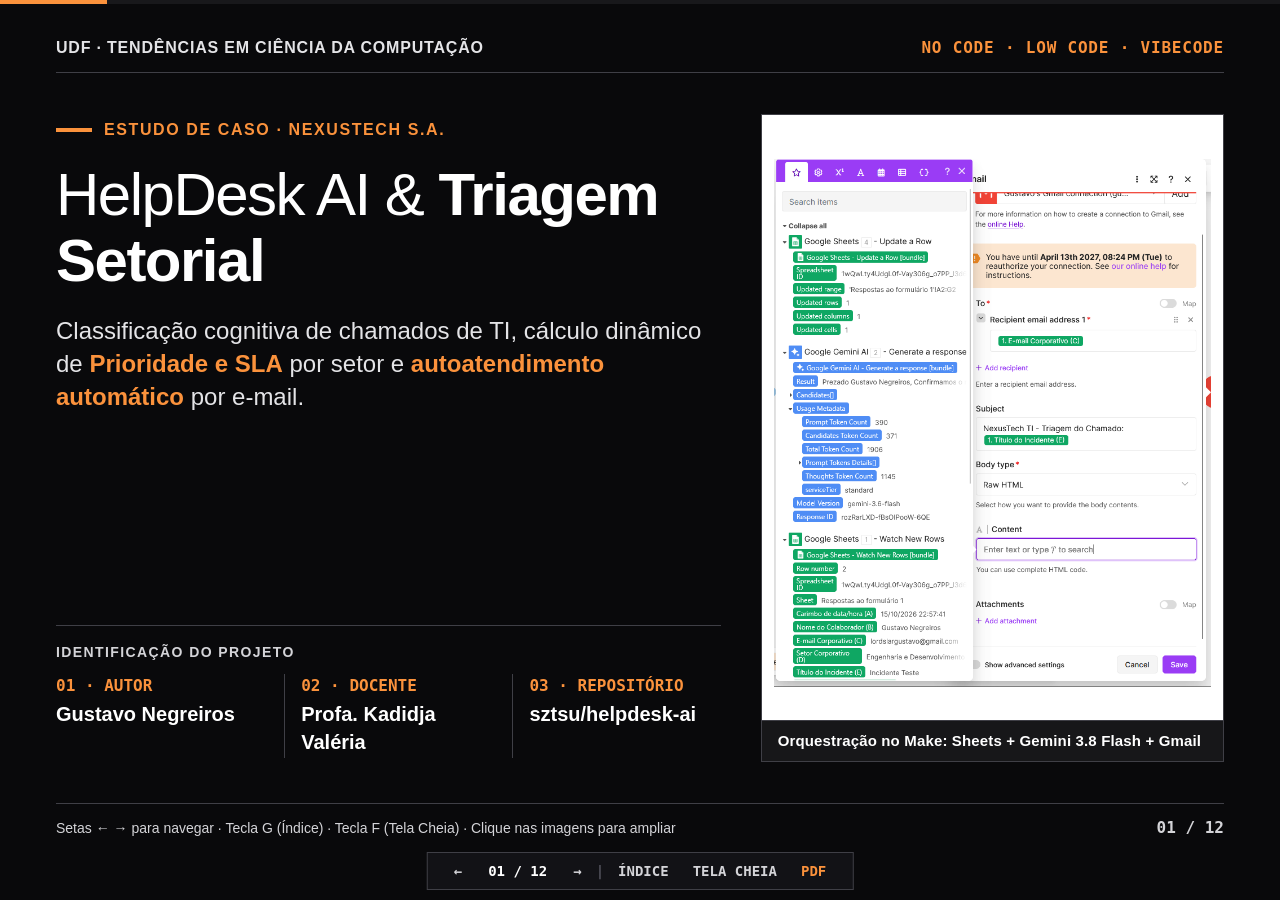
==== commit 079f387a: "Update presentation slides to Editorial Technical HTML/CSS design system and export 16:9 PDF" ====
--- a/slides/pitch_deck.html
+++ b/slides/pitch_deck.html
@@ -1,1181 +1,1439 @@
-<!DOCTYPE html>
+﻿<!DOCTYPE html>
 <html lang="pt-BR">
 <head>
-    <meta charset="UTF-8">
-    <meta name="viewport" content="width=device-width, initial-scale=1.0">
-    <title>HelpDesk AI — Pitch Deck | NexusTech S.A.</title>
-    <link rel="preconnect" href="https://fonts.googleapis.com">
-    <link rel="preconnect" href="https://fonts.gstatic.com" crossorigin>
-    <link href="https://fonts.googleapis.com/css2?family=Inter:wght@300;400;500;600;700;800;900&family=JetBrains+Mono:wght@400;500;600&display=swap" rel="stylesheet">
-    <style>
-        :root {
-            --bg-primary: #090A0F;
-            --bg-secondary: #11131C;
-            --bg-card: #161926;
-            --bg-card-hover: #1C2030;
-            --border-subtle: rgba(255, 255, 255, 0.08);
-            --border-highlight: rgba(39, 110, 241, 0.45);
-            --text-primary: #FFFFFF;
-            --text-secondary: #94A3B8;
-            --text-muted: #64748B;
-            --uber-blue: #276EF1;
-            --uber-blue-glow: rgba(39, 110, 241, 0.18);
-            --accent-emerald: #10B981;
-            --accent-emerald-bg: rgba(16, 185, 129, 0.12);
-            --accent-amber: #F59E0B;
-            --accent-amber-bg: rgba(245, 158, 11, 0.12);
-            --accent-red: #EF4444;
-            --accent-red-bg: rgba(239, 68, 68, 0.14);
-        }
-
-        * {
-            margin: 0;
-            padding: 0;
-            box-sizing: border-box;
-            -webkit-print-color-adjust: exact !important;
-            print-color-adjust: exact !important;
-        }
-
-        body {
-            font-family: 'Inter', -apple-system, BlinkMacSystemFont, sans-serif;
-            background-color: var(--bg-primary);
-            color: var(--text-primary);
-            overflow: hidden;
-            height: 100vh;
-            width: 100vw;
-            user-select: none;
-        }
-
-        .deck {
-            position: relative;
-            width: 100vw;
-            height: 100vh;
-        }
-
-        .slide {
-            position: absolute;
-            inset: 0;
-            padding: 48px 76px 72px 76px;
-            display: flex;
-            flex-direction: column;
-            justify-content: space-between;
-            opacity: 0;
-            pointer-events: none;
-            transform: translateY(12px) scale(0.99);
-            transition: opacity 0.35s cubic-bezier(0.16, 1, 0.3, 1), transform 0.35s cubic-bezier(0.16, 1, 0.3, 1);
-            background: radial-gradient(circle at 88% 12%, rgba(39, 110, 241, 0.10) 0%, transparent 45%),
-                        radial-gradient(circle at 10% 90%, rgba(16, 185, 129, 0.06) 0%, transparent 40%),
-                        var(--bg-primary);
-        }
-
-        .slide.active {
-            opacity: 1;
-            pointer-events: auto;
-            transform: translateY(0) scale(1);
-            z-index: 2;
-        }
-
-        .slide-top {
-            display: flex;
-            justify-content: space-between;
-            align-items: center;
-            border-bottom: 1px solid var(--border-subtle);
-            padding-bottom: 14px;
-        }
-
-        .brand-pill {
-            display: inline-flex;
-            align-items: center;
-            gap: 10px;
-            font-size: 12px;
-            font-weight: 700;
-            letter-spacing: 0.12em;
-            text-transform: uppercase;
-            color: var(--text-secondary);
-        }
-
-        .brand-dot {
-            width: 8px;
-            height: 8px;
-            background: var(--uber-blue);
-            border-radius: 2px;
-            display: inline-block;
-        }
-
-        .slide-index {
-            font-family: 'JetBrains Mono', monospace;
-            font-size: 12px;
-            color: var(--text-muted);
-            letter-spacing: 0.08em;
-        }
-
-        .slide-body {
-            flex: 1;
-            display: flex;
-            flex-direction: column;
-            justify-content: center;
-            gap: 24px;
-            padding: 12px 0;
-        }
-
-        .eyebrow {
-            font-size: 12px;
-            font-weight: 700;
-            text-transform: uppercase;
-            letter-spacing: 0.14em;
-            color: var(--uber-blue);
-            margin-bottom: 6px;
-        }
-
-        h1.hero-title {
-            font-size: clamp(44px, 5vw, 66px);
-            font-weight: 900;
-            line-height: 1.04;
-            letter-spacing: -0.03em;
-            max-width: 980px;
-        }
-
-        h2.slide-title {
-            font-size: clamp(26px, 2.9vw, 38px);
-            font-weight: 800;
-            line-height: 1.14;
-            letter-spacing: -0.025em;
-        }
-
-        .subtitle {
-            font-size: clamp(15px, 1.3vw, 18px);
-            font-weight: 400;
-            color: var(--text-secondary);
-            line-height: 1.5;
-            max-width: 880px;
-        }
-
-        .highlight-blue { color: var(--uber-blue); }
-        .highlight-emerald { color: var(--accent-emerald); }
-
-        .grid-3 {
-            display: grid;
-            grid-template-columns: repeat(3, 1fr);
-            gap: 18px;
-        }
-
-        .grid-4 {
-            display: grid;
-            grid-template-columns: repeat(4, 1fr);
-            gap: 16px;
-        }
-
-        .grid-5 {
-            display: grid;
-            grid-template-columns: repeat(5, 1fr);
-            gap: 14px;
-        }
-
-        .grid-2 {
-            display: grid;
-            grid-template-columns: 1fr 1fr;
-            gap: 22px;
-        }
-
-        .grid-asymmetric {
-            display: grid;
-            grid-template-columns: 1.35fr 0.85fr;
-            gap: 22px;
-            align-items: stretch;
-        }
-
-        .card {
-            background: var(--bg-card);
-            border: 1px solid var(--border-subtle);
-            border-radius: 14px;
-            padding: 22px;
-            display: flex;
-            flex-direction: column;
-            gap: 10px;
-            position: relative;
-            overflow: hidden;
-        }
-
-        .card.accent-top-blue { border-top: 3px solid var(--uber-blue); }
-        .card.accent-top-emerald { border-top: 3px solid var(--accent-emerald); }
-        .card.accent-top-amber { border-top: 3px solid var(--accent-amber); }
-        .card.accent-top-red { border-top: 3px solid var(--accent-red); }
-
-        .card-num {
-            font-family: 'JetBrains Mono', monospace;
-            font-size: 11.5px;
-            font-weight: 600;
-            color: var(--uber-blue);
-            letter-spacing: 0.08em;
-            text-transform: uppercase;
-        }
-
-        .card h3 {
-            font-size: 18px;
-            font-weight: 700;
-            letter-spacing: -0.01em;
-            color: var(--text-primary);
-        }
-
-        .card p {
-            font-size: 13.5px;
-            line-height: 1.52;
-            color: var(--text-secondary);
-        }
-
-        .stat-row {
-            display: grid;
-            grid-template-columns: repeat(4, 1fr);
-            gap: 18px;
-            margin-top: 6px;
-        }
-
-        .stat-box {
-            background: rgba(22, 25, 38, 0.75);
-            border: 1px solid var(--border-subtle);
-            border-radius: 12px;
-            padding: 18px 20px;
-        }
-
-        .stat-value {
-            font-size: clamp(26px, 2.6vw, 38px);
-            font-weight: 900;
-            letter-spacing: -0.03em;
-            color: var(--text-primary);
-            margin-bottom: 4px;
-        }
-
-        .stat-label {
-            font-size: 11.5px;
-            font-weight: 600;
-            text-transform: uppercase;
-            letter-spacing: 0.06em;
-            color: var(--text-secondary);
-        }
-
-        .badge {
-            display: inline-flex;
-            align-items: center;
-            padding: 4px 10px;
-            border-radius: 6px;
-            font-family: 'JetBrains Mono', monospace;
-            font-size: 11px;
-            font-weight: 600;
-            letter-spacing: 0.04em;
-        }
-
-        .badge-p1 {
-            background: var(--accent-red-bg);
-            color: #F87171;
-            border: 1px solid rgba(239, 68, 68, 0.3);
-        }
-
-        .badge-p2 {
-            background: var(--accent-amber-bg);
-            color: #FBBF24;
-            border: 1px solid rgba(245, 158, 11, 0.3);
-        }
-
-        .badge-p3 {
-            background: var(--uber-blue-glow);
-            color: #60A5FA;
-            border: 1px solid rgba(39, 110, 241, 0.35);
-        }
-
-        .badge-p4 {
-            background: var(--accent-emerald-bg);
-            color: #34D399;
-            border: 1px solid rgba(16, 185, 129, 0.3);
-        }
-
-        .exec-table {
-            width: 100%;
-            border-collapse: collapse;
-            background: var(--bg-card);
-            border-radius: 12px;
-            overflow: hidden;
-            border: 1px solid var(--border-subtle);
-            font-size: 13px;
-        }
-
-        .exec-table th {
-            text-align: left;
-            padding: 12px 16px;
-            background: rgba(255, 255, 255, 0.04);
-            color: var(--text-secondary);
-            font-weight: 600;
-            font-size: 11px;
-            text-transform: uppercase;
-            letter-spacing: 0.08em;
-            border-bottom: 1px solid var(--border-subtle);
-        }
-
-        .exec-table td {
-            padding: 12px 16px;
-            border-bottom: 1px solid var(--border-subtle);
-            color: var(--text-primary);
-        }
-
-        .exec-table tr:last-child td { border-bottom: none; }
-
-        .pipeline {
-            display: grid;
-            grid-template-columns: repeat(5, 1fr);
-            gap: 14px;
-            align-items: stretch;
-        }
-
-        .pipe-step {
-            background: var(--bg-card);
-            border: 1px solid var(--border-subtle);
-            border-radius: 12px;
-            padding: 16px;
-            position: relative;
-            display: flex;
-            flex-direction: column;
-            gap: 6px;
-        }
-
-        .pipe-step::after {
-            content: "→";
-            position: absolute;
-            right: -12px;
-            top: 50%;
-            transform: translateY(-50%);
-            color: var(--uber-blue);
-            font-weight: 800;
-            font-size: 15px;
-            z-index: 3;
-        }
-
-        .pipe-step:last-child::after { display: none; }
-
-        .pipe-tag {
-            font-family: 'JetBrains Mono', monospace;
-            font-size: 11px;
-            color: var(--accent-emerald);
-            text-transform: uppercase;
-        }
-
-        .code-block {
-            font-family: 'JetBrains Mono', monospace;
-            font-size: 12px;
-            line-height: 1.55;
-            background: #0D0F17;
-            border: 1px solid var(--border-highlight);
-            border-radius: 12px;
-            padding: 16px 20px;
-            color: #E2E8F0;
-        }
-
-        .var-pill {
-            background: rgba(16, 185, 129, 0.18);
-            color: #34D399;
-            padding: 2px 7px;
-            border-radius: 4px;
-            font-weight: 600;
-        }
-
-        .mockup-frame {
-            background: #11131C;
-            border: 1px solid var(--border-subtle);
-            border-radius: 12px;
-            overflow: hidden;
-            display: flex;
-            flex-direction: column;
-        }
-
-        .mockup-header {
-            background: #191C28;
-            padding: 9px 14px;
-            display: flex;
-            align-items: center;
-            gap: 8px;
-            border-bottom: 1px solid var(--border-subtle);
-            font-family: 'JetBrains Mono', monospace;
-            font-size: 11px;
-            color: var(--text-secondary);
-        }
-
-        .dot-r, .dot-y, .dot-g {
-            width: 9px;
-            height: 9px;
-            border-radius: 50%;
-        }
-        .dot-r { background: #EF4444; }
-        .dot-y { background: #F59E0B; }
-        .dot-g { background: #10B981; }
-
-        .mockup-img-wrap {
-            padding: 12px;
-            background: #0F111A;
-            display: flex;
-            justify-content: center;
-            align-items: center;
-            min-height: 240px;
-        }
-
-        .mockup-img-wrap.light-bg {
-            background: #FFFFFF;
-        }
-
-        .mockup-img-wrap img {
-            max-width: 100%;
-            max-height: 280px;
-            object-fit: contain;
-            border-radius: 6px;
-        }
-
-        .deck-controls {
-            position: fixed;
-            bottom: 18px;
-            left: 76px;
-            right: 76px;
-            display: flex;
-            justify-content: space-between;
-            align-items: center;
-            z-index: 10;
-            pointer-events: none;
-        }
-
-        .progress-track {
-            flex: 1;
-            max-width: 320px;
-            height: 4px;
-            background: rgba(255, 255, 255, 0.08);
-            border-radius: 2px;
-            overflow: hidden;
-        }
-
-        .progress-bar {
-            height: 100%;
-            background: var(--uber-blue);
-            width: 8.33%;
-            transition: width 0.3s ease;
-        }
-
-        .control-buttons {
-            display: flex;
-            gap: 10px;
-            pointer-events: auto;
-        }
-
-        .btn-ctrl {
-            background: var(--bg-card);
-            color: var(--text-primary);
-            border: 1px solid var(--border-subtle);
-            padding: 8px 14px;
-            border-radius: 8px;
-            font-family: 'Inter', sans-serif;
-            font-size: 12px;
-            font-weight: 600;
-            cursor: pointer;
-            transition: background 0.2s, border-color 0.2s;
-        }
-
-        .btn-ctrl:hover {
-            background: var(--bg-card-hover);
-            border-color: var(--uber-blue);
-        }
-
-        .btn-ctrl.primary {
-            background: var(--uber-blue);
-            border-color: var(--uber-blue);
-        }
-
-        @page {
-            size: 16in 9in;
-            margin: 0;
-        }
-
-        @media print {
-            body {
-                overflow: visible;
-                height: auto;
-                width: auto;
-            }
-            .deck {
-                height: auto;
-                width: auto;
-            }
-            .slide {
-                position: relative;
-                opacity: 1 !important;
-                pointer-events: auto !important;
-                transform: none !important;
-                width: 16in;
-                height: 9in;
-                page-break-after: always;
-                break-after: page;
-            }
-            .deck-controls {
-                display: none !important;
-            }
-        }
-    </style>
+  <meta charset="UTF-8" />
+  <meta name="viewport" content="width=device-width, initial-scale=1.0" />
+  <title>HelpDesk AI — Triagem Setorial e Autoatendimento (NexusTech S.A.)</title>
+  <script src="https://www.gstatic.com/antigravity/web/dev/tailwindcss.min.js"></script>
+  <style>
+    * {
+      box-sizing: border-box;
+    }
+
+    h1, h2, h3, h4, p, ul, li, table, th, td {
+      margin: 0;
+      padding: 0;
+    }
+    ul { list-style: none; }
+    button { background: transparent; border: none; color: inherit; font: inherit; cursor: pointer; }
+
+    /* Offline CSS Fallback (garante funcionamento 100% sem internet no PC da faculdade) */
+    .fixed { position: fixed; }
+    .top-0 { top: 0; } .left-0 { left: 0; } .right-0 { right: 0; } .inset-0 { top: 0; right: 0; bottom: 0; left: 0; }
+    .bottom-2\.5 { bottom: 0.625rem; }
+    .left-1\/2 { left: 50%; }
+    .-translate-x-1\/2 { transform: translateX(-50%); }
+    .z-40 { z-index: 40; } .z-50 { z-index: 50; }
+    .hidden { display: none; }
+    .flex { display: flex; } .flex-col { flex-direction: column; } .flex-1 { flex: 1 1 0%; } .shrink-0 { flex-shrink: 0; }
+    .items-center { align-items: center; } .items-start { align-items: flex-start; } .items-stretch { align-items: stretch; }
+    .justify-between { justify-content: space-between; } .justify-center { justify-content: center; } .justify-end { justify-content: flex-end; }
+    .grid { display: grid; }
+    .grid-cols-2 { grid-template-columns: repeat(2, minmax(0, 1fr)); }
+    .grid-cols-3 { grid-template-columns: repeat(3, minmax(0, 1fr)); }
+    .grid-cols-4 { grid-template-columns: repeat(4, minmax(0, 1fr)); }
+    .grid-cols-5 { grid-template-columns: repeat(5, minmax(0, 1fr)); }
+    .grid-cols-12 { grid-template-columns: repeat(12, minmax(0, 1fr)); }
+    .grid-rows-2 { grid-template-rows: repeat(2, minmax(0, 1fr)); }
+    .col-span-5 { grid-column: span 5 / span 5; }
+    .col-span-6 { grid-column: span 6 / span 6; }
+    .col-span-7 { grid-column: span 7 / span 7; }
+    .gap-0 { gap: 0px; } .gap-1 { gap: 0.25rem; } .gap-3 { gap: 0.75rem; } .gap-4 { gap: 1rem; }
+    .gap-5 { gap: 1.25rem; } .gap-6 { gap: 1.5rem; } .gap-8 { gap: 2rem; } .gap-10 { gap: 2.5rem; }
+    .w-full { width: 100%; } .h-full { height: 100%; } .h-auto { height: auto; } .h-1 { height: 0.25rem; }
+    .h-28 { height: 7rem; } .h-48 { height: 12rem; } .h-52 { height: 13rem; }
+    .h-\[68vh\] { height: 68vh; } .h-\[70vh\] { height: 70vh; } .h-\[72vh\] { height: 72vh; } .h-\[82vh\] { height: 82vh; } .h-\[84vh\] { height: 84vh; }
+    .min-h-0 { min-height: 0px; } .max-w-2xl { max-width: 42rem; }
+    .my-auto { margin-top: auto; margin-bottom: auto; } .my-1 { margin-top: 0.25rem; margin-bottom: 0.25rem; }
+    .mt-0\.5 { margin-top: 0.125rem; } .mt-1 { margin-top: 0.25rem; } .mt-2 { margin-top: 0.5rem; }
+    .mb-1 { margin-bottom: 0.25rem; } .mb-2 { margin-bottom: 0.5rem; } .mb-3 { margin-bottom: 0.75rem; }
+    .mb-4 { margin-bottom: 1rem; } .mb-6 { margin-bottom: 1.5rem; }
+    .ml-2 { margin-left: 0.5rem; } .ml-4 { margin-left: 1rem; }
+    .p-3 { padding: 0.75rem; } .p-3\.5 { padding: 0.875rem; } .p-4 { padding: 1rem; } .p-5 { padding: 1.25rem; }
+    .p-6 { padding: 1.5rem; } .p-7 { padding: 1.75rem; } .p-10 { padding: 2.5rem; }
+    .px-2\.5 { padding-left: 0.625rem; padding-right: 0.625rem; } .px-3 { padding-left: 0.75rem; padding-right: 0.75rem; } .px-4 { padding-left: 1rem; padding-right: 1rem; }
+    .py-1 { padding-top: 0.25rem; padding-bottom: 0.25rem; } .py-1\.5 { padding-top: 0.375rem; padding-bottom: 0.375rem; }
+    .py-2\.5 { padding-top: 0.625rem; padding-bottom: 0.625rem; } .py-3 { padding-top: 0.75rem; padding-bottom: 0.75rem; } .py-4 { padding-top: 1rem; padding-bottom: 1rem; }
+    .pt-1 { padding-top: 0.25rem; } .pt-2\.5 { padding-top: 0.625rem; } .pt-3 { padding-top: 0.75rem; } .pt-4 { padding-top: 1rem; }
+    .pb-2\.5 { padding-bottom: 0.625rem; } .pb-3 { padding-bottom: 0.75rem; } .pb-4 { padding-bottom: 1rem; } .pl-4 { padding-left: 1rem; }
+    .space-y-1 > :not([hidden]) ~ :not([hidden]) { margin-top: 0.25rem; }
+    .space-y-2 > :not([hidden]) ~ :not([hidden]) { margin-top: 0.5rem; }
+    .space-y-2\.5 > :not([hidden]) ~ :not([hidden]) { margin-top: 0.625rem; }
+    .space-y-3\.5 > :not([hidden]) ~ :not([hidden]) { margin-top: 0.875rem; }
+    .space-y-4 > :not([hidden]) ~ :not([hidden]) { margin-top: 1rem; }
+    .space-y-5 > :not([hidden]) ~ :not([hidden]) { margin-top: 1.25rem; }
+    .divide-y > :not([hidden]) ~ :not([hidden]) { border-top: 1px solid #3f3f46; }
+    .border-collapse { border-collapse: collapse; }
+    .border { border: 1px solid #3f3f46; }
+    .border-l-4 { border-left-width: 4px; border-left-style: solid; }
+    .border-l-orange-400 { border-left-color: #fb923c; }
+    .border-l-zinc-500 { border-left-color: #71717a; }
+    .border-orange-400 { border-color: #fb923c !important; }
+    .bg-zinc-900 { background-color: #18181b; }
+    .bg-zinc-950\/95 { background-color: rgba(9, 9, 11, 0.96); }
+    .bg-orange-400 { background-color: #fb923c; }
+    .text-sm { font-size: 0.875rem; line-height: 1.25rem; }
+    .text-base { font-size: 1rem; line-height: 1.5rem; }
+    .text-lg { font-size: 1.125rem; line-height: 1.65rem; }
+    .text-xl { font-size: 1.25rem; line-height: 1.75rem; }
+    .text-2xl { font-size: 1.5rem; line-height: 2rem; }
+    .text-3xl { font-size: 1.875rem; line-height: 2.25rem; }
+    .text-4xl { font-size: 2.25rem; line-height: 2.5rem; }
+    .text-5xl { font-size: 3rem; line-height: 1.1; }
+    @media (min-width: 1280px) {
+      .xl\:text-3xl { font-size: 1.875rem; line-height: 2.25rem; }
+      .xl\:text-6xl { font-size: 3.75rem; line-height: 1.08; }
+    }
+    .font-light { font-weight: 300; } .font-normal { font-weight: 400; } .font-medium { font-weight: 500; }
+    .font-semibold { font-weight: 600; } .font-bold { font-weight: 700; } .font-extrabold { font-weight: 800; }
+    .font-mono { font-family: ui-monospace, SFMono-Regular, Menlo, Monaco, Consolas, monospace; }
+    .uppercase { text-transform: uppercase; }
+    .tracking-tight { letter-spacing: -0.025em; } .tracking-wide { letter-spacing: 0.025em; }
+    .tracking-wider { letter-spacing: 0.05em; } .tracking-widest { letter-spacing: 0.1em; }
+    .leading-snug { line-height: 1.375; } .leading-\[1\.1\] { line-height: 1.1; }
+    .text-left { text-align: left; } .text-right { text-align: right; }
+    .text-white { color: #ffffff; } .text-zinc-100 { color: #f4f4f5; } .text-zinc-200 { color: #e4e4e7; }
+    .text-zinc-300 { color: #d4d4d8; } .text-zinc-600 { color: #52525b; } .text-orange-400 { color: #fb923c; }
+    .hover\:text-white:hover { color: #ffffff; } .hover\:text-orange-400:hover { color: #fb923c; } .hover\:text-orange-300:hover { color: #fdba74; }
+    .hover\:border-orange-400:hover { border-color: #fb923c; }
+    .overflow-y-auto { overflow-y: auto; }
+
+    body {
+      margin: 0;
+      padding: 0;
+      background-color: #09090b;
+      color: #fafafa;
+      font-family: "Inter", -apple-system, BlinkMacSystemFont, "Segoe UI", Roboto, sans-serif;
+      overflow: hidden;
+      user-select: none;
+      -webkit-font-smoothing: antialiased;
+    }
+
+    .slide {
+      display: none;
+      width: 100vw;
+      height: 100vh;
+      padding: 2.25rem 3.5rem 3.75rem 3.5rem;
+      flex-direction: column;
+      justify-content: space-between;
+      position: relative;
+    }
+
+    .slide.active {
+      display: flex;
+    }
+
+    /* Bordas arquitetônicas de alto contraste para projetor */
+    .hairline-t { border-top: 1.5px solid #3f3f46; }
+    .hairline-b { border-bottom: 1.5px solid #3f3f46; }
+    .hairline-l { border-left: 1.5px solid #3f3f46; }
+    .hairline-r { border-right: 1.5px solid #3f3f46; }
+    .hairline-box { border: 1.5px solid #3f3f46; background: #121216; }
+
+    .accent-bar {
+      width: 36px;
+      height: 4px;
+      background-color: #fb923c;
+      display: inline-block;
+    }
+
+    .photo-frame {
+      position: relative;
+      overflow: hidden;
+      background: #141417;
+      border: 1.5px solid #3f3f46;
+      min-height: 0;
+      min-width: 0;
+      height: 100%;
+      width: 100%;
+    }
+
+    .photo-frame img {
+      position: absolute;
+      inset: 0;
+      width: 100%;
+      height: 100%;
+      object-fit: cover;
+      object-position: center;
+      display: block;
+    }
+
+    .photo-frame img.fit-contain {
+      object-fit: contain;
+      padding: 0.75rem;
+      background: #ffffff;
+    }
+
+    .photo-caption {
+      position: absolute;
+      bottom: 0;
+      left: 0;
+      right: 0;
+      padding: 0.65rem 1rem;
+      background: rgba(9, 9, 11, 0.94);
+      border-top: 1px solid #3f3f46;
+      font-size: 15px;
+      font-weight: 600;
+      color: #ffffff;
+      letter-spacing: 0.01em;
+      z-index: 2;
+      line-height: 1.3;
+    }
+
+    [contenteditable="true"] {
+      user-select: text;
+      cursor: text;
+      border-bottom: 2px solid transparent;
+    }
+
+    [contenteditable="true"]:hover {
+      border-bottom: 2px dotted #71717a;
+    }
+
+    [contenteditable="true"]:focus {
+      outline: none;
+      border-bottom: 2px solid #fb923c;
+      color: #ffffff;
+    }
+
+    @page {
+      size: 13.333in 7.5in;
+      margin: 0;
+    }
+
+    @media print {
+      html, body {
+        width: 1280px;
+        margin: 0 !important;
+        padding: 0 !important;
+        overflow: visible !important;
+        background-color: #09090b !important;
+        -webkit-print-color-adjust: exact !important;
+        print-color-adjust: exact !important;
+      }
+      .slide {
+        display: flex !important;
+        width: 1280px !important;
+        height: 720px !important;
+        padding: 2rem 3.25rem 2.25rem 3.25rem !important;
+        page-break-after: always;
+        break-after: page;
+        page-break-inside: avoid;
+        break-inside: avoid;
+        background-color: #09090b !important;
+      }
+      .h-\[72vh\], .h-\[70vh\] {
+        height: 530px !important;
+      }
+      .h-\[82vh\], .h-\[84vh\] {
+        height: 605px !important;
+      }
+      #nav-bar, #grid-modal, #zoom-modal, .fixed.top-0 {
+        display: none !important;
+      }
+    }
+  </style>
 </head>
 <body>
 
-<div class="deck" id="deck">
-
-    <!-- =================================================================== -->
-    <!-- SLIDE 01: CAPA                                                      -->
-    <!-- =================================================================== -->
-    <section class="slide active">
-        <div class="slide-top">
-            <div class="brand-pill"><span class="brand-dot"></span> UDF — CENTRO UNIVERSITÁRIO DO DISTRITO FEDERAL</div>
-            <div class="slide-index">01 / 12</div>
-        </div>
-
-        <div class="slide-body">
+  <!-- TOP PROGRESS LINE -->
+  <div class="fixed top-0 left-0 right-0 h-1 bg-zinc-900 z-50">
+    <div id="progress" class="h-full bg-orange-400 transition-all duration-200" style="width: 8.33%;"></div>
+  </div>
+
+  <!-- =========================================================
+       SLIDE 01 — CAPA
+       ========================================================= -->
+  <section class="slide active" data-title="Capa">
+    <header class="flex items-center justify-between hairline-b pb-3 text-base font-semibold tracking-wider uppercase text-zinc-200">
+      <span>UDF · Tendências em Ciência da Computação</span>
+      <span class="font-mono text-orange-400">NO CODE · LOW CODE · VIBECODE</span>
+    </header>
+
+    <div class="my-auto grid grid-cols-12 gap-10 items-stretch h-[72vh] min-h-0">
+      <!-- Coluna Tipográfica -->
+      <div class="col-span-7 flex flex-col justify-between py-1">
+        <div class="space-y-5">
+          <div class="flex items-center gap-3">
+            <span class="accent-bar"></span>
+            <span class="text-base uppercase tracking-widest text-orange-400 font-bold">Estudo de Caso · NexusTech S.A.</span>
+          </div>
+
+          <h1 class="text-5xl xl:text-6xl font-light tracking-tight text-white leading-[1.1]">
+            HelpDesk AI &amp; <strong class="font-extrabold">Triagem Setorial</strong>
+          </h1>
+
+          <p class="text-2xl text-zinc-200 font-normal max-w-2xl leading-snug">
+            Classificação cognitiva de chamados de TI, cálculo dinâmico de <strong class="text-orange-400">Prioridade e SLA</strong> por setor e <strong class="text-orange-400">autoatendimento automático</strong> por e-mail.
+          </p>
+        </div>
+
+        <!-- Identificação Acadêmica -->
+        <div class="hairline-t pt-4">
+          <div class="text-sm uppercase tracking-widest text-zinc-300 font-semibold mb-3">Identificação do Projeto</div>
+          <div class="grid grid-cols-3 gap-5">
             <div>
-                <div class="eyebrow">TENDÊNCIAS EM CIÊNCIA DA COMPUTAÇÃO • PROFA. KADIDJA VALÉRIA</div>
-                <h1 class="hero-title">HelpDesk <span class="highlight-blue">AI</span></h1>
-                <p class="subtitle" style="margin-top: 14px;">
-                    Triagem cognitiva de chamados de TI e autoatendimento em tempo real ponderados por criticidade de setor corporativo — construídos com <strong>No Code</strong>, <strong>Low Code</strong> e <strong>Vibecode</strong>.
-                </p>
+              <div class="text-base font-mono font-bold text-orange-400">01 · AUTOR</div>
+              <div id="member-1" contenteditable="true" class="text-xl font-bold text-white mt-0.5">Gustavo Negreiros</div>
             </div>
-
-            <div class="stat-row">
-                <div class="stat-box">
-                    <div class="stat-value">NexusTech</div>
-                    <div class="stat-label">Empresa Cenário (5 Setores)</div>
-                </div>
-                <div class="stat-box">
-                    <div class="stat-value highlight-blue">&lt; 30 seg</div>
-                    <div class="stat-label">Tempo de Triagem e 1ª Resposta</div>
-                </div>
-                <div class="stat-box">
-                    <div class="stat-value highlight-emerald">R$ 0,00</div>
-                    <div class="stat-label">Custo de Infraestrutura e Backend</div>
-                </div>
-                <div class="stat-box">
-                    <div class="stat-value">P1 — P4</div>
-                    <div class="stat-label">Cálculo Dinâmico de SLA por IA</div>
-                </div>
+            <div class="hairline-l pl-4">
+              <div class="text-base font-mono font-bold text-orange-400">02 · DOCENTE</div>
+              <div id="member-2" contenteditable="true" class="text-xl font-bold text-white mt-0.5">Profa. Kadidja Valéria</div>
             </div>
-        </div>
-
-        <div class="slide-top" style="border-bottom: none; border-top: 1px solid var(--border-subtle); padding-top: 14px; padding-bottom: 0;">
-            <div style="font-size: 13px; color: var(--text-secondary);"><strong>Autor:</strong> Gustavo Negreiros</div>
-            <div style="font-size: 13px; color: var(--text-muted); font-family: 'JetBrains Mono', monospace;">github.com/sztsu/helpdesk-ai</div>
-        </div>
-    </section>
-
-    <!-- =================================================================== -->
-    <!-- SLIDE 02: OVERVIEW DA APRESENTAÇÃO (AGENDA EXECUTIVA)               -->
-    <!-- =================================================================== -->
-    <section class="slide">
-        <div class="slide-top">
-            <div class="brand-pill"><span class="brand-dot"></span> VISÃO GERAL E DINÂMICA DA APRESENTAÇÃO</div>
-            <div class="slide-index">02 / 12</div>
-        </div>
-
-        <div class="slide-body">
-            <div>
-                <div class="eyebrow">ESTRUTURA DO PITCH</div>
-                <h2 class="slide-title">Como estruturamos a jornada do projeto em 6 etapas.</h2>
-                <p class="subtitle" style="margin-top: 6px;">Da concepção do cenário empresarial à validação prática com Inteligência Artificial Generativa:</p>
+            <div class="hairline-l pl-4">
+              <div class="text-base font-mono font-bold text-orange-400">03 · REPOSITÓRIO</div>
+              <div id="member-3" contenteditable="true" class="text-xl font-bold text-white mt-0.5">sztsu/helpdesk-ai</div>
             </div>
-
-            <div class="grid-3">
-                <div class="card accent-top-blue">
-                    <div class="card-num">ETAPA 01 • CONTEXTO</div>
-                    <h3>O Cenário NexusTech S.A.</h3>
-                    <p>Criação de uma empresa hipotética com 5 setores distintos para simular um ambiente corporativo real de suporte técnico (ITSM).</p>
-                </div>
-
-                <div class="card accent-top-red">
-                    <div class="card-num">ETAPA 02 • DIAGNÓSTICO</div>
-                    <h3>O Problema da Fila Única</h3>
-                    <p>Como a falta de contexto organizacional prejudica setores críticos e gera gargalos severos no atendimento de Nível 1.</p>
-                </div>
-
-                <div class="card accent-top-emerald">
-                    <div class="card-num">ETAPA 03 • REGRA DE NEGÓCIO</div>
-                    <h3>Matriz de Criticidade</h3>
-                    <p>A lógica de cruzamento entre o <strong>Setor Corporativo</strong> e o <strong>Incidente Técnico</strong> para definir Prioridade (P1–P4) e SLA.</p>
-                </div>
-
-                <div class="card accent-top-blue">
-                    <div class="card-num">ETAPA 04 • ARQUITETURA</div>
-                    <h3>No Code, Low Code &amp; Vibecode</h3>
-                    <p>Integração entre Google Forms, Google Sheets, Make e Google Gemini Flash sem necessidade de backend tradicional.</p>
-                </div>
-
-                <div class="card accent-top-amber">
-                    <div class="card-num">ETAPA 05 • DEMONSTRAÇÃO</div>
-                    <h3>Protótipo em Execução</h3>
-                    <p>Evidências reais do cenário construído no Make e do e-mail de autoatendimento entregue automaticamente.</p>
-                </div>
-
-                <div class="card accent-top-emerald">
-                    <div class="card-num">ETAPA 06 • ANÁLISE CRÍTICA</div>
-                    <h3>Vantagens, Limitações e Futuro</h3>
-                    <p>Avaliação técnica dos ganhos de SLA, desafios enfrentados nos testes (quotas, erro 503, LGPD) e roadmap de evolução.</p>
-                </div>
+          </div>
+        </div>
+      </div>
+
+      <!-- Coluna Visual (Print Real do Make) -->
+      <div class="col-span-5 h-full min-h-0">
+        <div class="photo-frame" style="background: #ffffff; cursor: zoom-in;" onclick="openZoom(this.querySelector('img').src)" title="Clique para ampliar">
+          <img src="[data-uri]" alt="Orquestração Make + Google Gemini AI" class="fit-contain" style="padding-bottom: 42px;" />
+          <div class="photo-caption">
+            Orquestração no Make: Sheets + Gemini 3.8 Flash + Gmail
+          </div>
+        </div>
+      </div>
+    </div>
+
+    <footer class="flex items-center justify-between hairline-t pt-3 text-sm font-medium text-zinc-300">
+      <span>Setas ← → para navegar · Tecla G (Índice) · Tecla F (Tela Cheia) · Clique nas imagens para ampliar</span>
+      <span class="font-mono font-bold text-base">01 / 12</span>
+    </footer>
+  </section>
+
+  <!-- =========================================================
+       SLIDE 02 — OVERVIEW (SUMÁRIO VISUAL)
+       ========================================================= -->
+  <section class="slide" data-title="Overview">
+    <header class="flex items-center justify-between hairline-b pb-3">
+      <div class="flex items-center gap-3">
+        <span class="text-lg font-mono font-bold text-orange-400">01</span>
+        <h2 class="text-2xl font-bold tracking-wide text-white uppercase">Overview da Apresentação — Dinâmica do Projeto</h2>
+      </div>
+      <span class="text-base font-mono font-semibold text-zinc-300">4 ETAPAS · 8–10 MIN</span>
+    </header>
+
+    <div class="my-auto flex flex-col justify-between gap-5 h-[72vh] min-h-0">
+      <!-- 4 Colunas Minimalistas com Fonte Grande -->
+      <div class="grid grid-cols-4 gap-0 hairline-box h-52 shrink-0">
+        <div class="p-5 flex flex-col justify-between">
+          <div class="text-3xl font-bold font-mono text-orange-400">01</div>
+          <div>
+            <h3 class="text-xl font-bold text-white mb-2">Cenário &amp; Problema</h3>
+            <p class="text-base text-zinc-200 leading-snug">
+              A empresa <strong>NexusTech S.A.</strong>, seus 5 setores e o gargalo da fila única de TI.
+            </p>
+          </div>
+        </div>
+
+        <div class="p-5 hairline-l flex flex-col justify-between">
+          <div class="text-3xl font-bold font-mono text-orange-400">02</div>
+          <div>
+            <h3 class="text-xl font-bold text-white mb-2">Matriz de Criticidade</h3>
+            <p class="text-base text-zinc-200 leading-snug">
+              Cruzamento <strong>Setor × Incidente</strong> para cálculo dinâmico de Prioridade (P1–P4) e SLA.
+            </p>
+          </div>
+        </div>
+
+        <div class="p-5 hairline-l flex flex-col justify-between">
+          <div class="text-3xl font-bold font-mono text-orange-400">03</div>
+          <div>
+            <h3 class="text-xl font-bold text-white mb-2">Arquitetura &amp; Make</h3>
+            <p class="text-base text-zinc-200 leading-snug">
+              Integração prática entre <strong>Google Forms, Sheets, Make e Gemini Flash</strong>.
+            </p>
+          </div>
+        </div>
+
+        <div class="p-5 hairline-l flex flex-col justify-between">
+          <div class="text-3xl font-bold font-mono text-orange-400">04</div>
+          <div>
+            <h3 class="text-xl font-bold text-white mb-2">Validação &amp; Crítica</h3>
+            <p class="text-base text-zinc-200 leading-snug">
+              Testes reais no Gmail, tratamento do erro 503, <strong>3 vantagens e 3 limitações</strong>.
+            </p>
+          </div>
+        </div>
+      </div>
+
+      <!-- Faixa Fotográfica dos 4 Marcos Reais -->
+      <div class="grid grid-cols-4 gap-4 flex-1 min-h-0">
+        <div class="photo-frame" style="background: #ffffff; cursor: zoom-in;" onclick="openZoom(this.querySelector('img').src)">
+          <img src="[data-uri]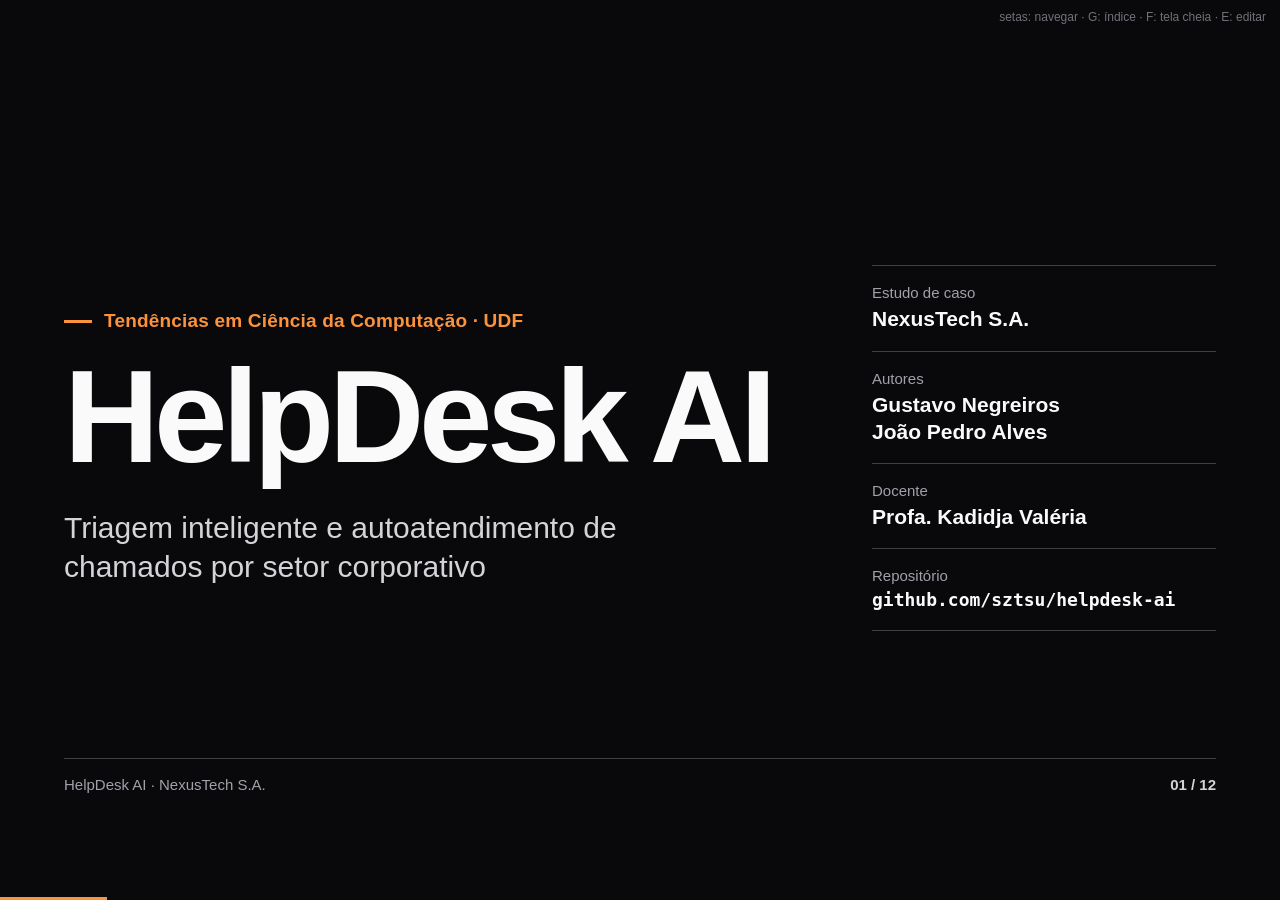
==== commit 11244dca: "docs: adicionar João Pedro Alves, galeria de evidencias do prototipo e atualizar slides em PDF" ====
--- a/slides/pitch_deck.html
+++ b/slides/pitch_deck.html
@@ -1,1439 +1,666 @@
-﻿<!DOCTYPE html>
+<!DOCTYPE html>
 <html lang="pt-BR">
 <head>
-  <meta charset="UTF-8" />
-  <meta name="viewport" content="width=device-width, initial-scale=1.0" />
-  <title>HelpDesk AI — Triagem Setorial e Autoatendimento (NexusTech S.A.)</title>
-  <script src="https://www.gstatic.com/antigravity/web/dev/tailwindcss.min.js"></script>
-  <style>
-    * {
-      box-sizing: border-box;
-    }
-
-    h1, h2, h3, h4, p, ul, li, table, th, td {
-      margin: 0;
-      padding: 0;
-    }
-    ul { list-style: none; }
-    button { background: transparent; border: none; color: inherit; font: inherit; cursor: pointer; }
-
-    /* Offline CSS Fallback (garante funcionamento 100% sem internet no PC da faculdade) */
-    .fixed { position: fixed; }
-    .top-0 { top: 0; } .left-0 { left: 0; } .right-0 { right: 0; } .inset-0 { top: 0; right: 0; bottom: 0; left: 0; }
-    .bottom-2\.5 { bottom: 0.625rem; }
-    .left-1\/2 { left: 50%; }
-    .-translate-x-1\/2 { transform: translateX(-50%); }
-    .z-40 { z-index: 40; } .z-50 { z-index: 50; }
-    .hidden { display: none; }
-    .flex { display: flex; } .flex-col { flex-direction: column; } .flex-1 { flex: 1 1 0%; } .shrink-0 { flex-shrink: 0; }
-    .items-center { align-items: center; } .items-start { align-items: flex-start; } .items-stretch { align-items: stretch; }
-    .justify-between { justify-content: space-between; } .justify-center { justify-content: center; } .justify-end { justify-content: flex-end; }
-    .grid { display: grid; }
-    .grid-cols-2 { grid-template-columns: repeat(2, minmax(0, 1fr)); }
-    .grid-cols-3 { grid-template-columns: repeat(3, minmax(0, 1fr)); }
-    .grid-cols-4 { grid-template-columns: repeat(4, minmax(0, 1fr)); }
-    .grid-cols-5 { grid-template-columns: repeat(5, minmax(0, 1fr)); }
-    .grid-cols-12 { grid-template-columns: repeat(12, minmax(0, 1fr)); }
-    .grid-rows-2 { grid-template-rows: repeat(2, minmax(0, 1fr)); }
-    .col-span-5 { grid-column: span 5 / span 5; }
-    .col-span-6 { grid-column: span 6 / span 6; }
-    .col-span-7 { grid-column: span 7 / span 7; }
-    .gap-0 { gap: 0px; } .gap-1 { gap: 0.25rem; } .gap-3 { gap: 0.75rem; } .gap-4 { gap: 1rem; }
-    .gap-5 { gap: 1.25rem; } .gap-6 { gap: 1.5rem; } .gap-8 { gap: 2rem; } .gap-10 { gap: 2.5rem; }
-    .w-full { width: 100%; } .h-full { height: 100%; } .h-auto { height: auto; } .h-1 { height: 0.25rem; }
-    .h-28 { height: 7rem; } .h-48 { height: 12rem; } .h-52 { height: 13rem; }
-    .h-\[68vh\] { height: 68vh; } .h-\[70vh\] { height: 70vh; } .h-\[72vh\] { height: 72vh; } .h-\[82vh\] { height: 82vh; } .h-\[84vh\] { height: 84vh; }
-    .min-h-0 { min-height: 0px; } .max-w-2xl { max-width: 42rem; }
-    .my-auto { margin-top: auto; margin-bottom: auto; } .my-1 { margin-top: 0.25rem; margin-bottom: 0.25rem; }
-    .mt-0\.5 { margin-top: 0.125rem; } .mt-1 { margin-top: 0.25rem; } .mt-2 { margin-top: 0.5rem; }
-    .mb-1 { margin-bottom: 0.25rem; } .mb-2 { margin-bottom: 0.5rem; } .mb-3 { margin-bottom: 0.75rem; }
-    .mb-4 { margin-bottom: 1rem; } .mb-6 { margin-bottom: 1.5rem; }
-    .ml-2 { margin-left: 0.5rem; } .ml-4 { margin-left: 1rem; }
-    .p-3 { padding: 0.75rem; } .p-3\.5 { padding: 0.875rem; } .p-4 { padding: 1rem; } .p-5 { padding: 1.25rem; }
-    .p-6 { padding: 1.5rem; } .p-7 { padding: 1.75rem; } .p-10 { padding: 2.5rem; }
-    .px-2\.5 { padding-left: 0.625rem; padding-right: 0.625rem; } .px-3 { padding-left: 0.75rem; padding-right: 0.75rem; } .px-4 { padding-left: 1rem; padding-right: 1rem; }
-    .py-1 { padding-top: 0.25rem; padding-bottom: 0.25rem; } .py-1\.5 { padding-top: 0.375rem; padding-bottom: 0.375rem; }
-    .py-2\.5 { padding-top: 0.625rem; padding-bottom: 0.625rem; } .py-3 { padding-top: 0.75rem; padding-bottom: 0.75rem; } .py-4 { padding-top: 1rem; padding-bottom: 1rem; }
-    .pt-1 { padding-top: 0.25rem; } .pt-2\.5 { padding-top: 0.625rem; } .pt-3 { padding-top: 0.75rem; } .pt-4 { padding-top: 1rem; }
-    .pb-2\.5 { padding-bottom: 0.625rem; } .pb-3 { padding-bottom: 0.75rem; } .pb-4 { padding-bottom: 1rem; } .pl-4 { padding-left: 1rem; }
-    .space-y-1 > :not([hidden]) ~ :not([hidden]) { margin-top: 0.25rem; }
-    .space-y-2 > :not([hidden]) ~ :not([hidden]) { margin-top: 0.5rem; }
-    .space-y-2\.5 > :not([hidden]) ~ :not([hidden]) { margin-top: 0.625rem; }
-    .space-y-3\.5 > :not([hidden]) ~ :not([hidden]) { margin-top: 0.875rem; }
-    .space-y-4 > :not([hidden]) ~ :not([hidden]) { margin-top: 1rem; }
-    .space-y-5 > :not([hidden]) ~ :not([hidden]) { margin-top: 1.25rem; }
-    .divide-y > :not([hidden]) ~ :not([hidden]) { border-top: 1px solid #3f3f46; }
-    .border-collapse { border-collapse: collapse; }
-    .border { border: 1px solid #3f3f46; }
-    .border-l-4 { border-left-width: 4px; border-left-style: solid; }
-    .border-l-orange-400 { border-left-color: #fb923c; }
-    .border-l-zinc-500 { border-left-color: #71717a; }
-    .border-orange-400 { border-color: #fb923c !important; }
-    .bg-zinc-900 { background-color: #18181b; }
-    .bg-zinc-950\/95 { background-color: rgba(9, 9, 11, 0.96); }
-    .bg-orange-400 { background-color: #fb923c; }
-    .text-sm { font-size: 0.875rem; line-height: 1.25rem; }
-    .text-base { font-size: 1rem; line-height: 1.5rem; }
-    .text-lg { font-size: 1.125rem; line-height: 1.65rem; }
-    .text-xl { font-size: 1.25rem; line-height: 1.75rem; }
-    .text-2xl { font-size: 1.5rem; line-height: 2rem; }
-    .text-3xl { font-size: 1.875rem; line-height: 2.25rem; }
-    .text-4xl { font-size: 2.25rem; line-height: 2.5rem; }
-    .text-5xl { font-size: 3rem; line-height: 1.1; }
-    @media (min-width: 1280px) {
-      .xl\:text-3xl { font-size: 1.875rem; line-height: 2.25rem; }
-      .xl\:text-6xl { font-size: 3.75rem; line-height: 1.08; }
-    }
-    .font-light { font-weight: 300; } .font-normal { font-weight: 400; } .font-medium { font-weight: 500; }
-    .font-semibold { font-weight: 600; } .font-bold { font-weight: 700; } .font-extrabold { font-weight: 800; }
-    .font-mono { font-family: ui-monospace, SFMono-Regular, Menlo, Monaco, Consolas, monospace; }
-    .uppercase { text-transform: uppercase; }
-    .tracking-tight { letter-spacing: -0.025em; } .tracking-wide { letter-spacing: 0.025em; }
-    .tracking-wider { letter-spacing: 0.05em; } .tracking-widest { letter-spacing: 0.1em; }
-    .leading-snug { line-height: 1.375; } .leading-\[1\.1\] { line-height: 1.1; }
-    .text-left { text-align: left; } .text-right { text-align: right; }
-    .text-white { color: #ffffff; } .text-zinc-100 { color: #f4f4f5; } .text-zinc-200 { color: #e4e4e7; }
-    .text-zinc-300 { color: #d4d4d8; } .text-zinc-600 { color: #52525b; } .text-orange-400 { color: #fb923c; }
-    .hover\:text-white:hover { color: #ffffff; } .hover\:text-orange-400:hover { color: #fb923c; } .hover\:text-orange-300:hover { color: #fdba74; }
-    .hover\:border-orange-400:hover { border-color: #fb923c; }
-    .overflow-y-auto { overflow-y: auto; }
-
-    body {
-      margin: 0;
-      padding: 0;
-      background-color: #09090b;
-      color: #fafafa;
-      font-family: "Inter", -apple-system, BlinkMacSystemFont, "Segoe UI", Roboto, sans-serif;
-      overflow: hidden;
-      user-select: none;
-      -webkit-font-smoothing: antialiased;
-    }
-
-    .slide {
-      display: none;
-      width: 100vw;
-      height: 100vh;
-      padding: 2.25rem 3.5rem 3.75rem 3.5rem;
-      flex-direction: column;
-      justify-content: space-between;
-      position: relative;
-    }
-
-    .slide.active {
-      display: flex;
-    }
-
-    /* Bordas arquitetônicas de alto contraste para projetor */
-    .hairline-t { border-top: 1.5px solid #3f3f46; }
-    .hairline-b { border-bottom: 1.5px solid #3f3f46; }
-    .hairline-l { border-left: 1.5px solid #3f3f46; }
-    .hairline-r { border-right: 1.5px solid #3f3f46; }
-    .hairline-box { border: 1.5px solid #3f3f46; background: #121216; }
-
-    .accent-bar {
-      width: 36px;
-      height: 4px;
-      background-color: #fb923c;
-      display: inline-block;
-    }
-
-    .photo-frame {
-      position: relative;
-      overflow: hidden;
-      background: #141417;
-      border: 1.5px solid #3f3f46;
-      min-height: 0;
-      min-width: 0;
-      height: 100%;
-      width: 100%;
-    }
-
-    .photo-frame img {
-      position: absolute;
-      inset: 0;
-      width: 100%;
-      height: 100%;
-      object-fit: cover;
-      object-position: center;
-      display: block;
-    }
-
-    .photo-frame img.fit-contain {
-      object-fit: contain;
-      padding: 0.75rem;
-      background: #ffffff;
-    }
-
-    .photo-caption {
-      position: absolute;
-      bottom: 0;
-      left: 0;
-      right: 0;
-      padding: 0.65rem 1rem;
-      background: rgba(9, 9, 11, 0.94);
-      border-top: 1px solid #3f3f46;
-      font-size: 15px;
-      font-weight: 600;
-      color: #ffffff;
-      letter-spacing: 0.01em;
-      z-index: 2;
-      line-height: 1.3;
-    }
-
-    [contenteditable="true"] {
-      user-select: text;
-      cursor: text;
-      border-bottom: 2px solid transparent;
-    }
-
-    [contenteditable="true"]:hover {
-      border-bottom: 2px dotted #71717a;
-    }
-
-    [contenteditable="true"]:focus {
-      outline: none;
-      border-bottom: 2px solid #fb923c;
-      color: #ffffff;
-    }
-
-    @page {
-      size: 13.333in 7.5in;
-      margin: 0;
-    }
-
-    @media print {
-      html, body {
-        width: 1280px;
-        margin: 0 !important;
-        padding: 0 !important;
-        overflow: visible !important;
-        background-color: #09090b !important;
-        -webkit-print-color-adjust: exact !important;
-        print-color-adjust: exact !important;
-      }
-      .slide {
-        display: flex !important;
-        width: 1280px !important;
-        height: 720px !important;
-        padding: 2rem 3.25rem 2.25rem 3.25rem !important;
-        page-break-after: always;
-        break-after: page;
-        page-break-inside: avoid;
-        break-inside: avoid;
-        background-color: #09090b !important;
-      }
-      .h-\[72vh\], .h-\[70vh\] {
-        height: 530px !important;
-      }
-      .h-\[82vh\], .h-\[84vh\] {
-        height: 605px !important;
-      }
-      #nav-bar, #grid-modal, #zoom-modal, .fixed.top-0 {
-        display: none !important;
-      }
-    }
-  </style>
+<meta charset="UTF-8" />
+<meta name="viewport" content="width=device-width, initial-scale=1.0" />
+<title>HelpDesk AI | Triagem inteligente e autoatendimento por setor</title>
+<style>
+  /* ============================================================
+     Estágio fixo 1280x720 (16:9), escalado para caber na janela.
+     Em impressão o estágio vira 1 página por slide, sem escala.
+     100% offline: sem CDN, imagens embutidas em base64.
+     ============================================================ */
+  :root {
+    --bg: #09090b;
+    --surface: #121216;
+    --line: #3f3f46;
+    --ink: #fafafa;
+    --ink-2: #d4d4d8;
+    --ink-3: #a1a1aa;
+    --accent: #fb923c;
+    --p1: #f87171;
+    --p2: #facc15;
+    --p3: #4ade80;
+  }
+  * { box-sizing: border-box; margin: 0; padding: 0; }
+  html, body { height: 100%; background: var(--bg); }
+  body {
+    color: var(--ink);
+    font-family: "Inter", "Segoe UI", -apple-system, BlinkMacSystemFont, Roboto, sans-serif;
+    overflow: hidden;
+    -webkit-font-smoothing: antialiased;
+    -webkit-print-color-adjust: exact; print-color-adjust: exact;
+  }
+  ul { list-style: none; }
+  strong { font-weight: 700; color: var(--ink); }
+  code, .mono { font-family: ui-monospace, "Cascadia Mono", Consolas, Menlo, monospace; }
+
+  #stage {
+    position: absolute; left: 50%; top: 50%;
+    width: 1280px; height: 720px;
+    transform-origin: center center;
+  }
+  .slide {
+    display: none;
+    width: 1280px; height: 720px;
+    padding: 48px 64px 0 64px;
+    flex-direction: column;
+    background: var(--bg);
+    position: relative;
+    overflow: hidden;
+  }
+  .slide.active { display: flex; }
+  .body { flex: 1; min-height: 0; display: flex; flex-direction: column; }
+  .foot {
+    height: 52px; flex: none;
+    border-top: 1.5px solid var(--line);
+    display: flex; align-items: center; justify-content: space-between;
+    font-size: 15px; color: var(--ink-3);
+  }
+  .foot .n { font-variant-numeric: tabular-nums; color: var(--ink-2); font-weight: 600; }
+
+  /* tipografia */
+  .kick {
+    display: flex; align-items: center; gap: 12px;
+    font-size: 19px; font-weight: 600; color: var(--accent); letter-spacing: .01em;
+  }
+  .kick::before { content: ""; width: 28px; height: 3px; background: var(--accent); }
+  h2 {
+    font-size: 46px; line-height: 1.06; font-weight: 800; letter-spacing: -.025em;
+    margin-top: 14px;
+  }
+  .lead { font-size: 22px; line-height: 1.45; color: var(--ink-2); }
+  .muted { color: var(--ink-3); }
+  .acc { color: var(--accent); }
+  .hair-t { border-top: 1.5px solid var(--line); }
+  .hair-b { border-bottom: 1.5px solid var(--line); }
+  .hair-l { border-left: 1.5px solid var(--line); }
+
+  /* moldura de captura (resolve contraste de telas claras) */
+  .shot { border: 1.5px solid var(--line); background: #0e0e11; display: block; }
+  .shot .bar {
+    height: 30px; display: flex; align-items: center; gap: 7px;
+    padding: 0 12px; border-bottom: 1.5px solid var(--line);
+    font-size: 14px; color: var(--ink-3); background: #151519;
+  }
+  .shot .bar i { width: 9px; height: 9px; background: var(--line); display: block; }
+  .shot .bar span { margin-left: 8px; }
+  .shot .pad { padding: 10px; background: #0e0e11; }
+  .shot img { display: block; cursor: zoom-in; }
+  .shot.light img { filter: brightness(.92) contrast(.98); }
+
+  /* prioridade */
+  .pdot { display: inline-block; width: 11px; height: 11px; margin-right: 7px; vertical-align: 0; }
+  .p1 { background: var(--p1); } .p2 { background: var(--p2); } .p3 { background: var(--p3); } .p4 { background: #71717a; }
+
+  /* ---------- 01 capa ---------- */
+  .cover { display: grid; grid-template-columns: 1fr 380px; gap: 0; flex: 1; min-height: 0; }
+  .cover .l { display: flex; flex-direction: column; justify-content: center; padding-right: 56px; }
+  .cover h1 { font-size: 132px; line-height: .95; font-weight: 800; letter-spacing: -.04em; margin: 22px 0 28px; }
+  .cover .sub { font-size: 30px; line-height: 1.3; color: var(--ink-2); max-width: 640px; }
+  .cover .r { padding-left: 36px; display: flex; flex-direction: column; justify-content: center; }
+  .meta { padding: 18px 0; border-bottom: 1.5px solid var(--line); }
+  .meta:first-child { border-top: 1.5px solid var(--line); }
+  .meta dt { font-size: 15px; color: var(--ink-3); margin-bottom: 4px; }
+  .meta dd { font-size: 21px; font-weight: 600; line-height: 1.3; }
+  .meta dd small { display: block; font-size: 18px; font-weight: 500; color: var(--ink-2); }
+
+  /* ---------- 02 overview ---------- */
+  .ov { display: grid; grid-template-columns: 400px 1fr; flex: 1; min-height: 0; }
+  .ov .l { padding-right: 48px; display: flex; flex-direction: column; justify-content: center; }
+  .ov .l h2 { font-size: 56px; }
+  .ov .l .lead { margin-top: 22px; }
+  .ov .r { border-left: 1.5px solid var(--line); display: flex; flex-direction: column; }
+  .ov .row { flex: 1; display: grid; grid-template-columns: 96px 1fr; align-items: center; border-bottom: 1.5px solid var(--line); padding-left: 36px; }
+  .ov .row:last-child { border-bottom: 0; }
+  .ov .row .num { font-size: 40px; font-weight: 800; color: var(--accent); letter-spacing: -.02em; font-variant-numeric: tabular-nums; }
+  .ov .row h3 { font-size: 27px; font-weight: 700; letter-spacing: -.01em; }
+  .ov .row p { font-size: 19px; color: var(--ink-3); margin-top: 3px; line-height: 1.35; }
+
+  /* ---------- 03 cenário ---------- */
+  .sc { display: grid; grid-template-columns: 430px 1fr; flex: 1; min-height: 0; }
+  .sc .l { padding: 6px 44px 24px 0; display: flex; flex-direction: column; }
+  .sc .l .lead { margin-top: 22px; }
+  .sc .stats { margin-top: auto; display: flex; gap: 40px; padding-top: 22px; border-top: 1.5px solid var(--line); }
+  .stat b { display: block; font-size: 64px; line-height: 1; font-weight: 800; letter-spacing: -.03em; }
+  .stat span { font-size: 17px; color: var(--ink-3); }
+  .sc .r { border-left: 1.5px solid var(--line); display: flex; flex-direction: column; }
+  .sec { flex: 1; display: grid; grid-template-columns: 64px 1fr 170px; align-items: center; border-bottom: 1.5px solid var(--line); padding-left: 32px; padding-right: 4px; }
+  .sec:last-child { border-bottom: 0; }
+  .sec .i { font-size: 18px; color: var(--ink-3); font-weight: 700; }
+  .sec h3 { font-size: 23px; font-weight: 700; letter-spacing: -.01em; line-height: 1.2; }
+  .sec p { font-size: 17px; color: var(--ink-3); margin-top: 3px; line-height: 1.35; }
+  .meter { display: grid; grid-template-columns: repeat(10, 1fr); gap: 3px; height: 12px; }
+  .meter i { background: #27272a; display: block; }
+  .meter i.on { background: var(--accent); }
+  .sec .lab { font-size: 15px; color: var(--ink-3); margin-top: 7px; }
+
+  /* ---------- 04 problema ---------- */
+  .pr-quote { font-size: 72px; line-height: 1.04; font-weight: 800; letter-spacing: -.03em; margin-top: 22px; max-width: 1120px; }
+  .pr-quote em { font-style: normal; color: var(--accent); }
+  .pr-cols { display: grid; grid-template-columns: 1fr 1fr; margin-top: auto; margin-bottom: 30px; border-top: 1.5px solid var(--line); }
+  .pr-col { padding: 26px 40px 0 0; }
+  .pr-col + .pr-col { padding-left: 44px; padding-right: 0; border-left: 1.5px solid var(--line); }
+  .pr-col h3 { font-size: 22px; font-weight: 700; color: var(--ink-3); margin-bottom: 18px; }
+  .pr-col.good h3 { color: var(--accent); }
+  .pr-col li { font-size: 22px; line-height: 1.35; padding: 11px 0; border-bottom: 1.5px solid #27272a; color: var(--ink-3); }
+  .pr-col.good li { color: var(--ink); }
+  .pr-col li:last-child { border-bottom: 0; }
+
+  /* ---------- 05 matriz ---------- */
+  .mx { width: 100%; border-collapse: collapse; margin-top: 22px; }
+  .mx th { text-align: left; font-size: 16px; font-weight: 600; color: var(--ink-3); padding: 0 0 10px; border-bottom: 1.5px solid var(--line); }
+  .mx td { padding: 0; height: 62px; border-bottom: 1.5px solid #27272a; font-size: 22px; vertical-align: middle; }
+  .mx td.s { font-weight: 700; letter-spacing: -.01em; }
+  .mx td.s small { display: block; font-size: 16px; font-weight: 400; color: var(--ink-3); letter-spacing: 0; }
+  .mx td.t { color: var(--ink-2); }
+  .mx td.pp { font-weight: 700; }
+  .callout { margin: auto 0 26px; border-left: 4px solid var(--accent); padding: 4px 0 4px 22px; font-size: 22px; line-height: 1.4; color: var(--ink-2); max-width: 1020px; }
+
+  /* ---------- 06 make ---------- */
+  .mk-head { display: flex; align-items: flex-end; justify-content: space-between; }
+  .mk-head .tools { font-size: 18px; color: var(--ink-3); text-align: right; line-height: 1.5; padding-bottom: 6px; }
+  .mk-head .tools b { color: var(--ink-2); font-weight: 600; }
+  .mk-shot { margin-top: 22px; }
+  .mk-shot img { width: 100%; height: 352px; object-fit: cover; object-position: center 52%; }
+  .mk-cap { display: grid; grid-template-columns: repeat(5, 1fr); margin-top: 20px; }
+  .mk-cap div { text-align: center; padding: 0 8px; }
+  .mk-cap b { display: block; font-size: 21px; font-weight: 700; }
+  .mk-cap span { display: block; font-size: 16px; color: var(--ink-3); margin-top: 3px; }
+  .mk-cap .n { color: var(--accent); font-weight: 800; }
+
+  /* ---------- 07 forms ---------- */
+  .fm { display: flex; gap: 0; flex: 1; min-height: 0; padding-bottom: 14px; }
+  .fm .l { flex: 1; padding: 6px 56px 0 0; display: flex; flex-direction: column; }
+  .fm .l .lead { margin-top: 22px; max-width: 560px; }
+  .fm ol { margin-top: 36px; border-top: 1.5px solid var(--line); max-width: 600px; }
+  .fm ol li { display: grid; grid-template-columns: 52px 1fr; padding: 17px 0; border-bottom: 1.5px solid #27272a; font-size: 21px; line-height: 1.35; color: var(--ink-2); }
+  .fm ol li .k { color: var(--accent); font-weight: 800; }
+  .fm .r { width: 440px; display: flex; flex-direction: column; justify-content: center; align-items: flex-end; }
+  .fm .shot img { height: 548px; width: auto; }
+
+  /* ---------- 08 sheets ---------- */
+  .sh-strip img { width: 100%; height: auto; }
+  .sh-low { display: flex; gap: 40px; margin-top: 22px; flex: 1; min-height: 0; padding-bottom: 14px; }
+  .sh-low .l { flex: 1; }
+  .sh-low .l li { padding: 11px 0; border-bottom: 1.5px solid #27272a; font-size: 20px; line-height: 1.35; color: var(--ink-2); }
+  .sh-low .l li:first-child { border-top: 1.5px solid #27272a; }
+  .crop { width: 100%; overflow: hidden; position: relative; }
+  .crop img { position: absolute; top: 0; max-width: none; }
+
+  /* ---------- 09 prompt ---------- */
+  .pm { display: grid; grid-template-columns: 1fr 470px; gap: 40px; flex: 1; min-height: 0; padding-bottom: 14px; margin-top: 22px; }
+  .code { background: var(--surface); border: 1.5px solid var(--line); font-family: ui-monospace, "Cascadia Mono", Consolas, Menlo, monospace; font-size: 16px; line-height: 1.4; color: var(--ink-2); padding: 0; display: flex; flex-direction: column; overflow: hidden; }
+  .code .bar { height: 30px; display: flex; align-items: center; padding: 0 14px; border-bottom: 1.5px solid var(--line); background: #151519; font-size: 14px; color: var(--ink-3); font-family: "Inter","Segoe UI",sans-serif; }
+  .code pre { padding: 16px 20px; white-space: pre; font: inherit; flex: 1; }
+  .code .h { color: var(--accent); font-weight: 700; }
+  .code .k { color: #e4e4e7; }
+  .code .v { color: #fdba74; }
+  .code .d { color: #a1a1aa; }
+  .pm .r { display: flex; flex-direction: column; gap: 18px; }
+  .pm .r .code { flex: none; }
+  .pm .notes li { padding: 11px 0; border-bottom: 1.5px solid #27272a; font-size: 19px; line-height: 1.35; color: var(--ink-2); }
+  .pm .notes li:first-child { border-top: 1.5px solid #27272a; }
+  .pm .notes b { color: var(--accent); font-weight: 700; }
+
+  /* ---------- 10 email ---------- */
+  .em { display: flex; flex: 1; min-height: 0; padding-bottom: 14px; }
+  .em .l { width: 400px; display: flex; align-items: center; }
+  .em .shot img { height: 560px; width: auto; }
+  .em .r { flex: 1; padding-left: 56px; display: flex; flex-direction: column; padding-top: 6px; }
+  .em .r .lead { margin-top: 20px; }
+  .figs { display: grid; grid-template-columns: repeat(3, auto); justify-content: start; gap: 0; margin-top: 30px; border-top: 1.5px solid var(--line); border-bottom: 1.5px solid var(--line); }
+  .fig { padding: 18px 40px 18px 0; }
+  .fig + .fig { padding-left: 40px; border-left: 1.5px solid var(--line); }
+  .fig b { display: flex; align-items: center; font-size: 62px; line-height: 1; font-weight: 800; letter-spacing: -.03em; }
+  .fig span { display: block; font-size: 17px; color: var(--ink-3); margin-top: 8px; }
+  .em h3 { font-size: 20px; font-weight: 600; color: var(--ink-3); margin: 28px 0 6px; }
+  .em ol li { display: grid; grid-template-columns: 44px 1fr; padding: 10px 0; border-bottom: 1.5px solid #27272a; font-size: 21px; color: var(--ink-2); line-height: 1.3; }
+  .em ol li .k { color: var(--accent); font-weight: 800; }
+
+  /* ---------- 11 reflexão ---------- */
+  .rf { display: grid; grid-template-columns: 1fr 1fr; flex: 1; min-height: 0; margin-top: 26px; padding-bottom: 20px; }
+  .rf .c { padding-right: 44px; display: flex; flex-direction: column; }
+  .rf .c + .c { padding-right: 0; padding-left: 44px; border-left: 1.5px solid var(--line); }
+  .rf h3 { font-size: 24px; font-weight: 700; padding-bottom: 14px; border-bottom: 1.5px solid var(--line); }
+  .rf .c.ok h3 { color: var(--accent); }
+  .rf .it { flex: 1; display: grid; grid-template-columns: 48px 1fr; align-items: center; border-bottom: 1.5px solid #27272a; }
+  .rf .it:last-child { border-bottom: 0; }
+  .rf .it .k { font-size: 20px; font-weight: 800; color: var(--ink-3); }
+  .rf .c.ok .it .k { color: var(--accent); }
+  .rf .it b { display: block; font-size: 25px; font-weight: 700; letter-spacing: -.01em; line-height: 1.2; }
+  .rf .it p { font-size: 18px; color: var(--ink-3); margin-top: 4px; line-height: 1.4; }
+
+  /* ---------- 12 síntese ---------- */
+  .cl { display: grid; grid-template-columns: 1fr 440px; flex: 1; min-height: 0; }
+  .cl .l { padding-right: 56px; display: flex; flex-direction: column; justify-content: center; }
+  .cl .l h2 { font-size: 66px; line-height: 1.02; letter-spacing: -.035em; }
+  .cl .l .lead { margin-top: 26px; max-width: 640px; }
+  .cl .who { margin-top: 38px; padding-top: 18px; border-top: 1.5px solid var(--line); font-size: 19px; color: var(--ink-3); line-height: 1.55; }
+  .cl .who b { color: var(--ink); font-weight: 600; }
+  .cl .r { border-left: 1.5px solid var(--line); padding-left: 40px; display: flex; flex-direction: column; justify-content: center; }
+  .cl .r h3 { font-size: 20px; font-weight: 600; color: var(--ink-3); margin-bottom: 12px; }
+  .cl .nx { padding: 18px 0; border-top: 1.5px solid var(--line); }
+  .cl .nx:last-child { border-bottom: 1.5px solid var(--line); }
+  .cl .nx b { display: block; font-size: 24px; font-weight: 700; letter-spacing: -.01em; }
+  .cl .nx p { font-size: 18px; color: var(--ink-3); margin-top: 3px; line-height: 1.4; }
+
+  /* ---------- UI da apresentação ---------- */
+  #prog { position: fixed; left: 0; bottom: 0; height: 3px; background: var(--accent); width: 0; transition: width .25s; z-index: 30; }
+  #hint { position: fixed; right: 14px; top: 10px; font-size: 12px; color: #71717a; z-index: 30; transition: opacity .8s; }
+  #zoom, #grid { position: fixed; inset: 0; display: none; z-index: 50; }
+  #zoom { background: rgba(9,9,11,.96); align-items: center; justify-content: center; cursor: zoom-out; }
+  #zoom.open { display: flex; }
+  #zoom img { max-width: 94vw; max-height: 92vh; border: 1.5px solid var(--line); }
+  #grid { background: rgba(9,9,11,.97); padding: 40px 64px; overflow-y: auto; }
+  #grid.open { display: block; }
+  #grid h4 { font-size: 20px; color: var(--ink-3); font-weight: 600; margin-bottom: 20px; }
+  #grid .g { display: grid; grid-template-columns: repeat(3, 1fr); gap: 0; border-top: 1.5px solid var(--line); border-left: 1.5px solid var(--line); }
+  #grid button { text-align: left; background: transparent; color: var(--ink); font: inherit; font-size: 20px; padding: 20px 22px; border: 0; border-right: 1.5px solid var(--line); border-bottom: 1.5px solid var(--line); cursor: pointer; }
+  #grid button:hover { background: var(--surface); color: var(--accent); }
+  #grid button b { display: block; color: var(--accent); font-size: 15px; margin-bottom: 4px; }
+  body.editing [data-edit] { outline: 1px dashed #52525b; outline-offset: 3px; }
+
+  /* ---------- impressão: 1 slide por página 16:9 ---------- */
+  @page { size: 1280px 720px; margin: 0; }
+  @media print {
+    html, body { height: auto; overflow: visible; background: var(--bg); }
+    #stage { position: static; transform: none !important; width: 1280px; height: auto; }
+    .slide { display: flex !important; page-break-after: always; break-after: page; }
+    .slide:last-child { page-break-after: auto; break-after: auto; }
+    #prog, #hint, #zoom, #grid { display: none !important; }
+  }
+</style>
 </head>
 <body>
-
-  <!-- TOP PROGRESS LINE -->
-  <div class="fixed top-0 left-0 right-0 h-1 bg-zinc-900 z-50">
-    <div id="progress" class="h-full bg-orange-400 transition-all duration-200" style="width: 8.33%;"></div>
-  </div>
-
-  <!-- =========================================================
-       SLIDE 01 — CAPA
-       ========================================================= -->
-  <section class="slide active" data-title="Capa">
-    <header class="flex items-center justify-between hairline-b pb-3 text-base font-semibold tracking-wider uppercase text-zinc-200">
-      <span>UDF · Tendências em Ciência da Computação</span>
-      <span class="font-mono text-orange-400">NO CODE · LOW CODE · VIBECODE</span>
-    </header>
-
-    <div class="my-auto grid grid-cols-12 gap-10 items-stretch h-[72vh] min-h-0">
-      <!-- Coluna Tipográfica -->
-      <div class="col-span-7 flex flex-col justify-between py-1">
-        <div class="space-y-5">
-          <div class="flex items-center gap-3">
-            <span class="accent-bar"></span>
-            <span class="text-base uppercase tracking-widest text-orange-400 font-bold">Estudo de Caso · NexusTech S.A.</span>
-          </div>
-
-          <h1 class="text-5xl xl:text-6xl font-light tracking-tight text-white leading-[1.1]">
-            HelpDesk AI &amp; <strong class="font-extrabold">Triagem Setorial</strong>
-          </h1>
-
-          <p class="text-2xl text-zinc-200 font-normal max-w-2xl leading-snug">
-            Classificação cognitiva de chamados de TI, cálculo dinâmico de <strong class="text-orange-400">Prioridade e SLA</strong> por setor e <strong class="text-orange-400">autoatendimento automático</strong> por e-mail.
-          </p>
+<div id="stage">
+
+<!-- 01 CAPA -->
+<section class="slide" data-title="Capa">
+  <div class="cover">
+    <div class="l">
+      <div class="kick">Tendências em Ciência da Computação &middot; UDF</div>
+      <h1>HelpDesk AI</h1>
+      <p class="sub">Triagem inteligente e autoatendimento de chamados por setor corporativo</p>
+    </div>
+    <div class="r">
+      <dl>
+        <div class="meta"><dt>Estudo de caso</dt><dd>NexusTech S.A.</dd></div>
+        <div class="meta"><dt>Autores</dt><dd>Gustavo Negreiros<br>João Pedro Alves</dd></div>
+        <div class="meta"><dt>Docente</dt><dd>Profa. Kadidja Valéria</dd></div>
+        <div class="meta"><dt>Repositório</dt><dd class="mono" style="font-size:18px">github.com/sztsu/helpdesk-ai</dd></div>
+      </dl>
+    </div>
+  </div>
+</section>
+
+<!-- 02 OVERVIEW -->
+<section class="slide" data-title="Overview">
+  <div class="body">
+    <div class="ov">
+      <div class="l">
+        <div class="kick">Overview</div>
+        <h2>Roteiro da apresentação</h2>
+        <p class="lead">Do problema que motivou o projeto até o e-mail que chega ao colaborador, em cinco blocos.</p>
+      </div>
+      <div class="r">
+        <div class="row"><div class="num">01</div><div><h3>Cenário e problema</h3><p>A NexusTech S.A., seus cinco setores e o limite da fila única</p></div></div>
+        <div class="row"><div class="num">02</div><div><h3>Regras de negócio</h3><p>Como o setor pondera prioridade, SLA e fila de atendimento</p></div></div>
+        <div class="row"><div class="num">03</div><div><h3>Arquitetura</h3><p>Make conectando Forms, Sheets, Gemini e Gmail</p></div></div>
+        <div class="row"><div class="num">04</div><div><h3>Prompt e validação</h3><p>As instruções dadas ao modelo e o e-mail realmente entregue</p></div></div>
+        <div class="row"><div class="num">05</div><div><h3>Análise crítica</h3><p>Vantagens, limitações e próximos passos</p></div></div>
+      </div>
+    </div>
+  </div>
+</section>
+
+<!-- 03 CENÁRIO -->
+<section class="slide" data-title="O cenário: NexusTech S.A.">
+  <div class="body">
+    <div class="sc">
+      <div class="l">
+        <div class="kick">O cenário</div>
+        <h2>NexusTech S.A.</h2>
+        <p class="lead">Empresa fictícia de tecnologia financeira e logística, criada para dar contexto real à triagem. São cinco departamentos, e cada um paga um preço diferente quando um sistema para.</p>
+        <div class="stats">
+          <div class="stat"><b>5</b><span>setores</span></div>
+          <div class="stat"><b>1</b><span>formulário de entrada</span></div>
         </div>
-
-        <!-- Identificação Acadêmica -->
-        <div class="hairline-t pt-4">
-          <div class="text-sm uppercase tracking-widest text-zinc-300 font-semibold mb-3">Identificação do Projeto</div>
-          <div class="grid grid-cols-3 gap-5">
-            <div>
-              <div class="text-base font-mono font-bold text-orange-400">01 · AUTOR</div>
-              <div id="member-1" contenteditable="true" class="text-xl font-bold text-white mt-0.5">Gustavo Negreiros</div>
-            </div>
-            <div class="hairline-l pl-4">
-              <div class="text-base font-mono font-bold text-orange-400">02 · DOCENTE</div>
-              <div id="member-2" contenteditable="true" class="text-xl font-bold text-white mt-0.5">Profa. Kadidja Valéria</div>
-            </div>
-            <div class="hairline-l pl-4">
-              <div class="text-base font-mono font-bold text-orange-400">03 · REPOSITÓRIO</div>
-              <div id="member-3" contenteditable="true" class="text-xl font-bold text-white mt-0.5">sztsu/helpdesk-ai</div>
-            </div>
-          </div>
+      </div>
+      <div class="r">
+        <div class="sec"><div class="i">S1</div><div><h3>Operações e Infraestrutura Crítica</h3><p>Queda de servidor, falha de link, banco indisponível</p></div><div><div class="meter"><i class="on"></i><i class="on"></i><i class="on"></i><i class="on"></i><i class="on"></i><i class="on"></i><i class="on"></i><i class="on"></i><i class="on"></i><i class="on"></i></div><div class="lab">Impacto altíssimo</div></div></div>
+        <div class="sec"><div class="i">S2</div><div><h3>Financeiro e Faturamento</h3><p>Travamento de ERP, erro em nota fiscal e certificado</p></div><div><div class="meter"><i class="on"></i><i class="on"></i><i class="on"></i><i class="on"></i><i class="on"></i><i class="on"></i><i class="on"></i><i class="on"></i><i></i><i></i></div><div class="lab">Impacto alto</div></div></div>
+        <div class="sec"><div class="i">S3</div><div><h3>Engenharia e Desenvolvimento</h3><p>Pipeline de CI/CD, acesso Git e SSH, homologação</p></div><div><div class="meter"><i class="on"></i><i class="on"></i><i class="on"></i><i class="on"></i><i class="on"></i><i class="on"></i><i class="on"></i><i></i><i></i><i></i></div><div class="lab">Impacto médio/alto</div></div></div>
+        <div class="sec"><div class="i">S4</div><div><h3>Comercial e Atendimento (CX)</h3><p>CRM fora do ar, telefonia VoIP, vendas paradas</p></div><div><div class="meter"><i class="on"></i><i class="on"></i><i class="on"></i><i class="on"></i><i class="on"></i><i></i><i></i><i></i><i></i><i></i></div><div class="lab">Impacto médio</div></div></div>
+        <div class="sec"><div class="i">S5</div><div><h3>Recursos Humanos e Administrativo</h3><p>Impressora offline, conta nova, pacote Office</p></div><div><div class="meter"><i class="on"></i><i class="on"></i><i class="on"></i><i></i><i></i><i></i><i></i><i></i><i></i><i></i></div><div class="lab">Impacto moderado</div></div></div>
+      </div>
+    </div>
+  </div>
+</section>
+
+<!-- 04 PROBLEMA -->
+<section class="slide" data-title="O problema">
+  <div class="body">
+    <div class="kick">O problema</div>
+    <p class="pr-quote">Um erro de ERP no Financeiro não deveria esperar atrás de uma <em>impressora do RH.</em></p>
+    <div class="pr-cols">
+      <div class="pr-col">
+        <h3>Fila única tradicional</h3>
+        <ul>
+          <li>Atende por ordem de chegada, não por impacto</li>
+          <li>Analistas leem e classificam cada chamado à mão</li>
+          <li>A urgência é declarada pelo próprio usuário</li>
+        </ul>
+      </div>
+      <div class="pr-col good">
+        <h3>Com o HelpDesk AI</h3>
+        <ul>
+          <li>Cruza o setor solicitante com o sintoma relatado</li>
+          <li>Define prioridade, SLA e fila em segundos</li>
+          <li>Entrega um guia de 3 passos já no primeiro contato</li>
+        </ul>
+      </div>
+    </div>
+  </div>
+</section>
+
+<!-- 05 MATRIZ -->
+<section class="slide" data-title="Regras de negócio">
+  <div class="body">
+    <div class="kick">Regras de negócio</div>
+    <h2>O setor decide o peso do chamado</h2>
+    <table class="mx">
+      <thead><tr><th style="width:42%">Setor</th><th style="width:22%">Impacto</th><th style="width:18%">Prioridade</th><th>SLA base</th></tr></thead>
+      <tbody>
+        <tr><td class="s">Operações e Infraestrutura (NOC)</td><td class="t">Altíssimo</td><td class="pp"><span class="pdot p1"></span>P1 <span class="muted">/</span> <span class="pdot p2" style="margin-left:6px"></span>P2</td><td class="t">15 min a 1 h</td></tr>
+        <tr><td class="s">Financeiro e Faturamento</td><td class="t">Alto</td><td class="pp"><span class="pdot p1"></span>P1 <span class="muted">/</span> <span class="pdot p2" style="margin-left:6px"></span>P2</td><td class="t">30 min a 2 h</td></tr>
+        <tr><td class="s">Engenharia e Desenvolvimento</td><td class="t">Médio/alto</td><td class="pp"><span class="pdot p2"></span>P2 <span class="muted">/</span> <span class="pdot p3" style="margin-left:6px"></span>P3</td><td class="t">1 h a 4 h</td></tr>
+        <tr><td class="s">Comercial e Atendimento (CX)</td><td class="t">Médio</td><td class="pp"><span class="pdot p2"></span>P2 <span class="muted">/</span> <span class="pdot p3" style="margin-left:6px"></span>P3</td><td class="t">2 h a 6 h</td></tr>
+        <tr><td class="s">Recursos Humanos e Administrativo</td><td class="t">Moderado</td><td class="pp"><span class="pdot p3"></span>P3 <span class="muted">/</span> <span class="pdot p4" style="margin-left:6px"></span>P4</td><td class="t">4 h a 24 h</td></tr>
+      </tbody>
+    </table>
+    <p class="callout">Mesma falha, setores diferentes: uma lentidão de sistema aberta pelo RH recebe <strong>P4 com SLA de 24 h</strong>. Aberta pelo Financeiro ou pelo NOC, sobe para <strong>P1 com SLA de 30 min</strong>.</p>
+  </div>
+</section>
+
+<!-- 06 ARQUITETURA / MAKE -->
+<section class="slide" data-title="Arquitetura no Make">
+  <div class="body">
+    <div class="mk-head">
+      <div>
+        <div class="kick">Arquitetura</div>
+        <h2>Do formulário ao e-mail em um único fluxo</h2>
+      </div>
+      <div class="tools"><b>No code</b> Forms + Sheets<br><b>Low code</b> Make<br><b>Vibecode</b> Gemini Flash</div>
+    </div>
+    <div class="shot mk-shot">
+      <div class="bar"><i></i><i></i><i></i><span>Make &middot; cenário HelpDesk AI</span></div>
+      <img src="[data-uri]" alt="Cenário no Make com cinco módulos conectados" />
+    </div>
+    <div class="mk-cap">
+      <div><b><span class="n" style="display:inline">1</span> Captura</b><span>Watch New Rows</span></div>
+      <div><b><span class="n" style="display:inline">2</span> Raciocínio</b><span>Gemini: Generate a response</span></div>
+      <div><b><span class="n" style="display:inline">3</span> Estrutura</b><span>Parse JSON</span></div>
+      <div><b><span class="n" style="display:inline">4</span> Registro</b><span>Sheets: Update a Row</span></div>
+      <div><b><span class="n" style="display:inline">5</span> Entrega</b><span>Gmail: Send an email</span></div>
+    </div>
+  </div>
+</section>
+
+<!-- 07 FORMS -->
+<section class="slide" data-title="Entrada: Google Forms">
+  <div class="body">
+    <div class="fm">
+      <div class="l">
+        <div class="kick">Camada no code</div>
+        <h2>Um formulário que já chega estruturado</h2>
+        <p class="lead">O colaborador abre o chamado sem conhecer nenhuma categoria técnica. Quem classifica é o fluxo.</p>
+        <ol>
+          <li><span class="k">01</span><span><strong>Setor em lista fechada</strong> com as 5 opções, o que garante a regra de negócio</span></li>
+          <li><span class="k">02</span><span><strong>Nome e e-mail obrigatórios</strong> para registrar e responder o chamado</span></li>
+          <li><span class="k">03</span><span><strong>Título e descrição livres</strong> na linguagem de quem sofreu a falha</span></li>
+        </ol>
+      </div>
+      <div class="r">
+        <div class="shot light">
+          <div class="bar"><i></i><i></i><i></i><span>Google Forms</span></div>
+          <div class="pad"><img src="[data-uri]" alt="Formulário de abertura de chamados" /></div>
         </div>
       </div>
-
-      <!-- Coluna Visual (Print Real do Make) -->
-      <div class="col-span-5 h-full min-h-0">
-        <div class="photo-frame" style="background: #ffffff; cursor: zoom-in;" onclick="openZoom(this.querySelector('img').src)" title="Clique para ampliar">
-          <img src="[data-uri]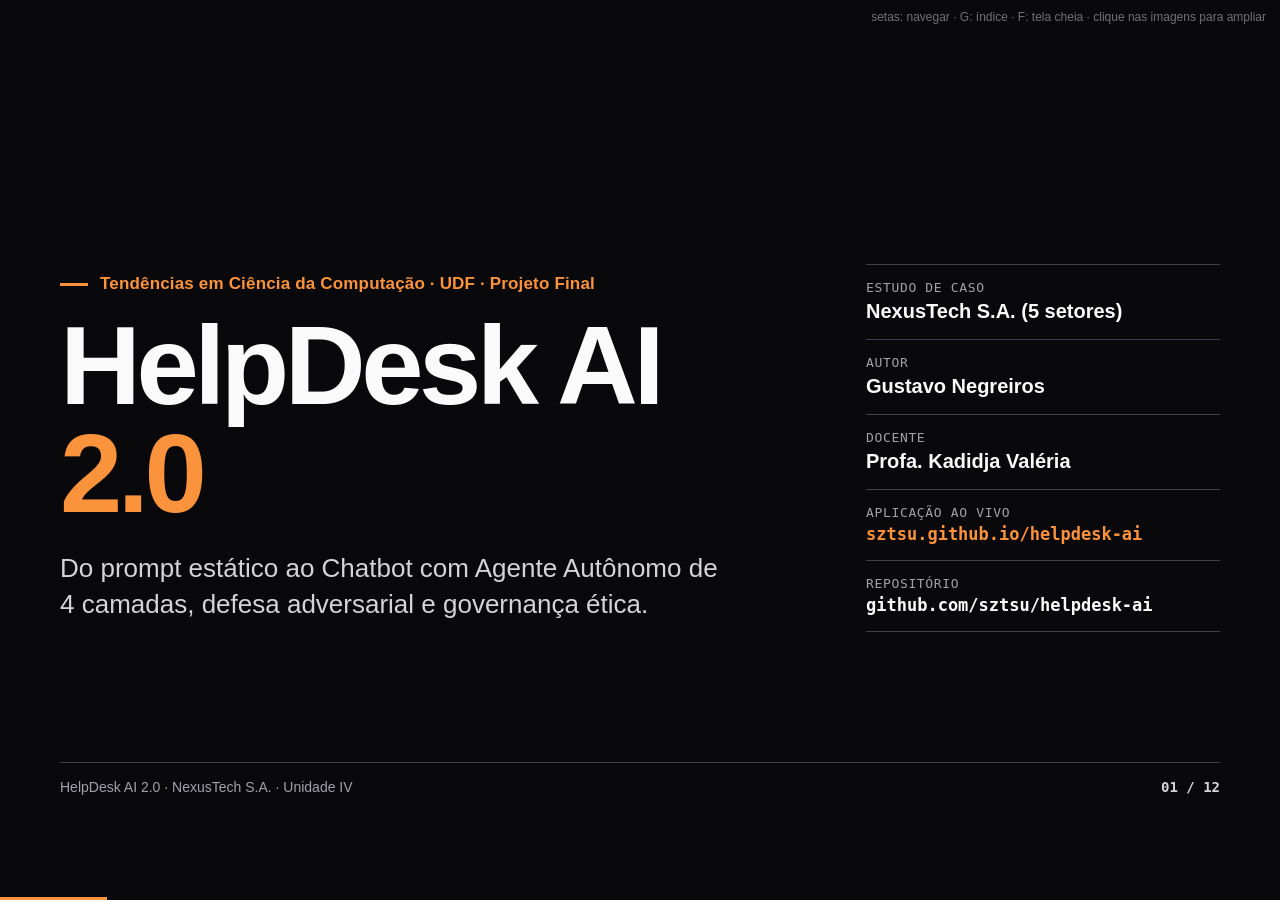
==== commit 8dde18f2: "feat: ampliar suite para 24 testes, adicionar comparativo de chatbot, prints v2.0 e slides finais" ====
--- a/slides/pitch_deck.html
+++ b/slides/pitch_deck.html
@@ -3,17 +3,17 @@
 <head>
 <meta charset="UTF-8" />
 <meta name="viewport" content="width=device-width, initial-scale=1.0" />
-<title>HelpDesk AI | Triagem inteligente e autoatendimento por setor</title>
+<title>HelpDesk AI 2.0 | Chatbot, Agente Autônomo e Ética Aplicada</title>
 <style>
   /* ============================================================
-     Estágio fixo 1280x720 (16:9), escalado para caber na janela.
-     Em impressão o estágio vira 1 página por slide, sem escala.
-     100% offline: sem CDN, imagens embutidas em base64.
+     Design System: Editorial Technical / Swiss Engineering Dark Mode
+     Estágio fixo 1280x720 (16:9), 100% offline com Base64.
      ============================================================ */
   :root {
     --bg: #09090b;
     --surface: #121216;
     --line: #3f3f46;
+    --line-soft: #27272a;
     --ink: #fafafa;
     --ink-2: #d4d4d8;
     --ink-3: #a1a1aa;
@@ -21,6 +21,7 @@
     --p1: #f87171;
     --p2: #facc15;
     --p3: #4ade80;
+    --blue: #38bdf8;
   }
   * { box-sizing: border-box; margin: 0; padding: 0; }
   html, body { height: 100%; background: var(--bg); }
@@ -29,7 +30,8 @@
     font-family: "Inter", "Segoe UI", -apple-system, BlinkMacSystemFont, Roboto, sans-serif;
     overflow: hidden;
     -webkit-font-smoothing: antialiased;
-    -webkit-print-color-adjust: exact; print-color-adjust: exact;
+    -webkit-print-color-adjust: exact;
+    print-color-adjust: exact;
   }
   ul { list-style: none; }
   strong { font-weight: 700; color: var(--ink); }
@@ -43,7 +45,7 @@
   .slide {
     display: none;
     width: 1280px; height: 720px;
-    padding: 48px 64px 0 64px;
+    padding: 44px 60px 0 60px;
     flex-direction: column;
     background: var(--bg);
     position: relative;
@@ -52,216 +54,149 @@
   .slide.active { display: flex; }
   .body { flex: 1; min-height: 0; display: flex; flex-direction: column; }
   .foot {
-    height: 52px; flex: none;
+    height: 48px; flex: none;
     border-top: 1.5px solid var(--line);
     display: flex; align-items: center; justify-content: space-between;
-    font-size: 15px; color: var(--ink-3);
-  }
-  .foot .n { font-variant-numeric: tabular-nums; color: var(--ink-2); font-weight: 600; }
-
-  /* tipografia */
+    font-size: 14px; color: var(--ink-3);
+  }
+  .foot .n { font-variant-numeric: tabular-nums; color: var(--ink-2); font-weight: 600; font-family: ui-monospace, Consolas, monospace; }
+
+  /* Tipografia */
   .kick {
     display: flex; align-items: center; gap: 12px;
-    font-size: 19px; font-weight: 600; color: var(--accent); letter-spacing: .01em;
+    font-size: 17px; font-weight: 600; color: var(--accent); letter-spacing: .01em;
   }
   .kick::before { content: ""; width: 28px; height: 3px; background: var(--accent); }
   h2 {
-    font-size: 46px; line-height: 1.06; font-weight: 800; letter-spacing: -.025em;
-    margin-top: 14px;
-  }
-  .lead { font-size: 22px; line-height: 1.45; color: var(--ink-2); }
+    font-size: 42px; line-height: 1.08; font-weight: 800; letter-spacing: -.025em;
+    margin-top: 10px;
+  }
+  .lead { font-size: 20px; line-height: 1.45; color: var(--ink-2); }
   .muted { color: var(--ink-3); }
   .acc { color: var(--accent); }
-  .hair-t { border-top: 1.5px solid var(--line); }
-  .hair-b { border-bottom: 1.5px solid var(--line); }
-  .hair-l { border-left: 1.5px solid var(--line); }
-
-  /* moldura de captura (resolve contraste de telas claras) */
-  .shot { border: 1.5px solid var(--line); background: #0e0e11; display: block; }
+  .pdot { display: inline-block; width: 10px; height: 10px; margin-right: 7px; vertical-align: 0; }
+  .p1 { background: var(--p1); } .p2 { background: var(--p2); } .p3 { background: var(--p3); } .p4 { background: #71717a; }
+
+  .shot { border: 1.5px solid var(--line); background: #0d0d10; display: flex; flex-direction: column; overflow: hidden; }
   .shot .bar {
-    height: 30px; display: flex; align-items: center; gap: 7px;
+    height: 28px; flex: none; display: flex; align-items: center; gap: 7px;
     padding: 0 12px; border-bottom: 1.5px solid var(--line);
-    font-size: 14px; color: var(--ink-3); background: #151519;
-  }
-  .shot .bar i { width: 9px; height: 9px; background: var(--line); display: block; }
+    font-size: 13px; color: var(--ink-3); background: #151519; font-family: ui-monospace, Consolas, monospace;
+  }
+  .shot .bar i { width: 8px; height: 8px; background: var(--line); display: block; }
   .shot .bar span { margin-left: 8px; }
-  .shot .pad { padding: 10px; background: #0e0e11; }
-  .shot img { display: block; cursor: zoom-in; }
-  .shot.light img { filter: brightness(.92) contrast(.98); }
-
-  /* prioridade */
-  .pdot { display: inline-block; width: 11px; height: 11px; margin-right: 7px; vertical-align: 0; }
-  .p1 { background: var(--p1); } .p2 { background: var(--p2); } .p3 { background: var(--p3); } .p4 { background: #71717a; }
-
-  /* ---------- 01 capa ---------- */
-  .cover { display: grid; grid-template-columns: 1fr 380px; gap: 0; flex: 1; min-height: 0; }
-  .cover .l { display: flex; flex-direction: column; justify-content: center; padding-right: 56px; }
-  .cover h1 { font-size: 132px; line-height: .95; font-weight: 800; letter-spacing: -.04em; margin: 22px 0 28px; }
-  .cover .sub { font-size: 30px; line-height: 1.3; color: var(--ink-2); max-width: 640px; }
+  .shot img { display: block; cursor: zoom-in; width: 100%; height: 100%; object-fit: contain; background: #09090b; }
+
+  /* 01 Capa */
+  .cover { display: grid; grid-template-columns: 1fr 390px; flex: 1; min-height: 0; }
+  .cover .l { display: flex; flex-direction: column; justify-content: center; padding-right: 52px; }
+  .cover h1 { font-size: 112px; line-height: .96; font-weight: 800; letter-spacing: -.04em; margin: 18px 0 24px; }
+  .cover h1 span { color: var(--accent); }
+  .cover .sub { font-size: 26px; line-height: 1.35; color: var(--ink-2); max-width: 660px; }
   .cover .r { padding-left: 36px; display: flex; flex-direction: column; justify-content: center; }
-  .meta { padding: 18px 0; border-bottom: 1.5px solid var(--line); }
+  .meta { padding: 15px 0; border-bottom: 1.5px solid var(--line); }
   .meta:first-child { border-top: 1.5px solid var(--line); }
-  .meta dt { font-size: 15px; color: var(--ink-3); margin-bottom: 4px; }
-  .meta dd { font-size: 21px; font-weight: 600; line-height: 1.3; }
-  .meta dd small { display: block; font-size: 18px; font-weight: 500; color: var(--ink-2); }
-
-  /* ---------- 02 overview ---------- */
-  .ov { display: grid; grid-template-columns: 400px 1fr; flex: 1; min-height: 0; }
-  .ov .l { padding-right: 48px; display: flex; flex-direction: column; justify-content: center; }
-  .ov .l h2 { font-size: 56px; }
-  .ov .l .lead { margin-top: 22px; }
+  .meta dt { font-size: 13px; color: var(--ink-3); margin-bottom: 3px; text-transform: uppercase; letter-spacing: .05em; font-family: ui-monospace, Consolas, monospace; }
+  .meta dd { font-size: 20px; font-weight: 600; line-height: 1.3; }
+
+  /* 02 Overview */
+  .ov { display: grid; grid-template-columns: 390px 1fr; flex: 1; min-height: 0; }
+  .ov .l { padding-right: 44px; display: flex; flex-direction: column; justify-content: center; }
+  .ov .l h2 { font-size: 50px; }
+  .ov .l .lead { margin-top: 18px; }
   .ov .r { border-left: 1.5px solid var(--line); display: flex; flex-direction: column; }
-  .ov .row { flex: 1; display: grid; grid-template-columns: 96px 1fr; align-items: center; border-bottom: 1.5px solid var(--line); padding-left: 36px; }
+  .ov .row { flex: 1; display: grid; grid-template-columns: 88px 1fr; align-items: center; border-bottom: 1.5px solid var(--line); padding-left: 32px; }
   .ov .row:last-child { border-bottom: 0; }
-  .ov .row .num { font-size: 40px; font-weight: 800; color: var(--accent); letter-spacing: -.02em; font-variant-numeric: tabular-nums; }
-  .ov .row h3 { font-size: 27px; font-weight: 700; letter-spacing: -.01em; }
-  .ov .row p { font-size: 19px; color: var(--ink-3); margin-top: 3px; line-height: 1.35; }
-
-  /* ---------- 03 cenário ---------- */
-  .sc { display: grid; grid-template-columns: 430px 1fr; flex: 1; min-height: 0; }
-  .sc .l { padding: 6px 44px 24px 0; display: flex; flex-direction: column; }
-  .sc .l .lead { margin-top: 22px; }
-  .sc .stats { margin-top: auto; display: flex; gap: 40px; padding-top: 22px; border-top: 1.5px solid var(--line); }
-  .stat b { display: block; font-size: 64px; line-height: 1; font-weight: 800; letter-spacing: -.03em; }
-  .stat span { font-size: 17px; color: var(--ink-3); }
-  .sc .r { border-left: 1.5px solid var(--line); display: flex; flex-direction: column; }
-  .sec { flex: 1; display: grid; grid-template-columns: 64px 1fr 170px; align-items: center; border-bottom: 1.5px solid var(--line); padding-left: 32px; padding-right: 4px; }
-  .sec:last-child { border-bottom: 0; }
-  .sec .i { font-size: 18px; color: var(--ink-3); font-weight: 700; }
-  .sec h3 { font-size: 23px; font-weight: 700; letter-spacing: -.01em; line-height: 1.2; }
-  .sec p { font-size: 17px; color: var(--ink-3); margin-top: 3px; line-height: 1.35; }
-  .meter { display: grid; grid-template-columns: repeat(10, 1fr); gap: 3px; height: 12px; }
-  .meter i { background: #27272a; display: block; }
-  .meter i.on { background: var(--accent); }
-  .sec .lab { font-size: 15px; color: var(--ink-3); margin-top: 7px; }
-
-  /* ---------- 04 problema ---------- */
-  .pr-quote { font-size: 72px; line-height: 1.04; font-weight: 800; letter-spacing: -.03em; margin-top: 22px; max-width: 1120px; }
-  .pr-quote em { font-style: normal; color: var(--accent); }
-  .pr-cols { display: grid; grid-template-columns: 1fr 1fr; margin-top: auto; margin-bottom: 30px; border-top: 1.5px solid var(--line); }
-  .pr-col { padding: 26px 40px 0 0; }
-  .pr-col + .pr-col { padding-left: 44px; padding-right: 0; border-left: 1.5px solid var(--line); }
-  .pr-col h3 { font-size: 22px; font-weight: 700; color: var(--ink-3); margin-bottom: 18px; }
-  .pr-col.good h3 { color: var(--accent); }
-  .pr-col li { font-size: 22px; line-height: 1.35; padding: 11px 0; border-bottom: 1.5px solid #27272a; color: var(--ink-3); }
-  .pr-col.good li { color: var(--ink); }
-  .pr-col li:last-child { border-bottom: 0; }
-
-  /* ---------- 05 matriz ---------- */
-  .mx { width: 100%; border-collapse: collapse; margin-top: 22px; }
-  .mx th { text-align: left; font-size: 16px; font-weight: 600; color: var(--ink-3); padding: 0 0 10px; border-bottom: 1.5px solid var(--line); }
-  .mx td { padding: 0; height: 62px; border-bottom: 1.5px solid #27272a; font-size: 22px; vertical-align: middle; }
-  .mx td.s { font-weight: 700; letter-spacing: -.01em; }
-  .mx td.s small { display: block; font-size: 16px; font-weight: 400; color: var(--ink-3); letter-spacing: 0; }
-  .mx td.t { color: var(--ink-2); }
-  .mx td.pp { font-weight: 700; }
-  .callout { margin: auto 0 26px; border-left: 4px solid var(--accent); padding: 4px 0 4px 22px; font-size: 22px; line-height: 1.4; color: var(--ink-2); max-width: 1020px; }
-
-  /* ---------- 06 make ---------- */
-  .mk-head { display: flex; align-items: flex-end; justify-content: space-between; }
-  .mk-head .tools { font-size: 18px; color: var(--ink-3); text-align: right; line-height: 1.5; padding-bottom: 6px; }
-  .mk-head .tools b { color: var(--ink-2); font-weight: 600; }
-  .mk-shot { margin-top: 22px; }
-  .mk-shot img { width: 100%; height: 352px; object-fit: cover; object-position: center 52%; }
-  .mk-cap { display: grid; grid-template-columns: repeat(5, 1fr); margin-top: 20px; }
-  .mk-cap div { text-align: center; padding: 0 8px; }
-  .mk-cap b { display: block; font-size: 21px; font-weight: 700; }
-  .mk-cap span { display: block; font-size: 16px; color: var(--ink-3); margin-top: 3px; }
-  .mk-cap .n { color: var(--accent); font-weight: 800; }
-
-  /* ---------- 07 forms ---------- */
-  .fm { display: flex; gap: 0; flex: 1; min-height: 0; padding-bottom: 14px; }
-  .fm .l { flex: 1; padding: 6px 56px 0 0; display: flex; flex-direction: column; }
-  .fm .l .lead { margin-top: 22px; max-width: 560px; }
-  .fm ol { margin-top: 36px; border-top: 1.5px solid var(--line); max-width: 600px; }
-  .fm ol li { display: grid; grid-template-columns: 52px 1fr; padding: 17px 0; border-bottom: 1.5px solid #27272a; font-size: 21px; line-height: 1.35; color: var(--ink-2); }
-  .fm ol li .k { color: var(--accent); font-weight: 800; }
-  .fm .r { width: 440px; display: flex; flex-direction: column; justify-content: center; align-items: flex-end; }
-  .fm .shot img { height: 548px; width: auto; }
-
-  /* ---------- 08 sheets ---------- */
-  .sh-strip img { width: 100%; height: auto; }
-  .sh-low { display: flex; gap: 40px; margin-top: 22px; flex: 1; min-height: 0; padding-bottom: 14px; }
-  .sh-low .l { flex: 1; }
-  .sh-low .l li { padding: 11px 0; border-bottom: 1.5px solid #27272a; font-size: 20px; line-height: 1.35; color: var(--ink-2); }
-  .sh-low .l li:first-child { border-top: 1.5px solid #27272a; }
-  .crop { width: 100%; overflow: hidden; position: relative; }
-  .crop img { position: absolute; top: 0; max-width: none; }
-
-  /* ---------- 09 prompt ---------- */
-  .pm { display: grid; grid-template-columns: 1fr 470px; gap: 40px; flex: 1; min-height: 0; padding-bottom: 14px; margin-top: 22px; }
-  .code { background: var(--surface); border: 1.5px solid var(--line); font-family: ui-monospace, "Cascadia Mono", Consolas, Menlo, monospace; font-size: 16px; line-height: 1.4; color: var(--ink-2); padding: 0; display: flex; flex-direction: column; overflow: hidden; }
-  .code .bar { height: 30px; display: flex; align-items: center; padding: 0 14px; border-bottom: 1.5px solid var(--line); background: #151519; font-size: 14px; color: var(--ink-3); font-family: "Inter","Segoe UI",sans-serif; }
-  .code pre { padding: 16px 20px; white-space: pre; font: inherit; flex: 1; }
-  .code .h { color: var(--accent); font-weight: 700; }
-  .code .k { color: #e4e4e7; }
-  .code .v { color: #fdba74; }
-  .code .d { color: #a1a1aa; }
-  .pm .r { display: flex; flex-direction: column; gap: 18px; }
-  .pm .r .code { flex: none; }
-  .pm .notes li { padding: 11px 0; border-bottom: 1.5px solid #27272a; font-size: 19px; line-height: 1.35; color: var(--ink-2); }
-  .pm .notes li:first-child { border-top: 1.5px solid #27272a; }
-  .pm .notes b { color: var(--accent); font-weight: 700; }
-
-  /* ---------- 10 email ---------- */
-  .em { display: flex; flex: 1; min-height: 0; padding-bottom: 14px; }
-  .em .l { width: 400px; display: flex; align-items: center; }
-  .em .shot img { height: 560px; width: auto; }
-  .em .r { flex: 1; padding-left: 56px; display: flex; flex-direction: column; padding-top: 6px; }
-  .em .r .lead { margin-top: 20px; }
-  .figs { display: grid; grid-template-columns: repeat(3, auto); justify-content: start; gap: 0; margin-top: 30px; border-top: 1.5px solid var(--line); border-bottom: 1.5px solid var(--line); }
-  .fig { padding: 18px 40px 18px 0; }
-  .fig + .fig { padding-left: 40px; border-left: 1.5px solid var(--line); }
-  .fig b { display: flex; align-items: center; font-size: 62px; line-height: 1; font-weight: 800; letter-spacing: -.03em; }
-  .fig span { display: block; font-size: 17px; color: var(--ink-3); margin-top: 8px; }
-  .em h3 { font-size: 20px; font-weight: 600; color: var(--ink-3); margin: 28px 0 6px; }
-  .em ol li { display: grid; grid-template-columns: 44px 1fr; padding: 10px 0; border-bottom: 1.5px solid #27272a; font-size: 21px; color: var(--ink-2); line-height: 1.3; }
-  .em ol li .k { color: var(--accent); font-weight: 800; }
-
-  /* ---------- 11 reflexão ---------- */
-  .rf { display: grid; grid-template-columns: 1fr 1fr; flex: 1; min-height: 0; margin-top: 26px; padding-bottom: 20px; }
-  .rf .c { padding-right: 44px; display: flex; flex-direction: column; }
-  .rf .c + .c { padding-right: 0; padding-left: 44px; border-left: 1.5px solid var(--line); }
-  .rf h3 { font-size: 24px; font-weight: 700; padding-bottom: 14px; border-bottom: 1.5px solid var(--line); }
-  .rf .c.ok h3 { color: var(--accent); }
-  .rf .it { flex: 1; display: grid; grid-template-columns: 48px 1fr; align-items: center; border-bottom: 1.5px solid #27272a; }
-  .rf .it:last-child { border-bottom: 0; }
-  .rf .it .k { font-size: 20px; font-weight: 800; color: var(--ink-3); }
-  .rf .c.ok .it .k { color: var(--accent); }
-  .rf .it b { display: block; font-size: 25px; font-weight: 700; letter-spacing: -.01em; line-height: 1.2; }
-  .rf .it p { font-size: 18px; color: var(--ink-3); margin-top: 4px; line-height: 1.4; }
-
-  /* ---------- 12 síntese ---------- */
+  .ov .row .num { font-size: 36px; font-weight: 800; color: var(--accent); font-variant-numeric: tabular-nums; }
+  .ov .row h3 { font-size: 24px; font-weight: 700; }
+  .ov .row p { font-size: 17px; color: var(--ink-3); margin-top: 2px; line-height: 1.35; }
+
+  /* Tabelas editoriais */
+  .tbl { width: 100%; border-collapse: collapse; margin-top: 22px; }
+  .tbl th { text-align: left; font-size: 14px; font-weight: 700; color: var(--ink-3); padding: 0 12px 10px 0; border-bottom: 1.5px solid var(--line); text-transform: uppercase; font-family: ui-monospace, Consolas, monospace; }
+  .tbl td { padding: 13px 12px 13px 0; border-bottom: 1.5px solid var(--line-soft); font-size: 18px; vertical-align: middle; line-height: 1.35; color: var(--ink-2); }
+  .tbl tr:last-child td { border-bottom: 0; }
+  .tbl td.b { color: var(--ink); font-weight: 700; }
+  .tbl td.hi { color: var(--accent); font-weight: 700; }
+  .tbl tr.sel td { color: var(--ink); background: rgba(251,146,60,0.08); }
+
+  .callout { margin-top: auto; margin-bottom: 22px; border-left: 4px solid var(--accent); padding: 4px 0 4px 20px; font-size: 19px; line-height: 1.4; color: var(--ink-2); }
+
+  /* 06 Tela cheia de print */
+  .shot-slide-wrap { flex: 1; min-height: 0; margin-top: 16px; display: flex; flex-direction: column; gap: 14px; padding-bottom: 14px; }
+  .shot-slide-wrap .shot { flex: 1; min-height: 0; }
+  .cap3 { display: grid; grid-template-columns: repeat(3, 1fr); gap: 20px; flex: none; border-top: 1.5px solid var(--line-soft); padding-top: 10px; }
+  .cap3 b { display: block; font-size: 17px; color: var(--accent); font-family: ui-monospace, Consolas, monospace; }
+  .cap3 span { font-size: 16px; color: var(--ink-2); }
+
+  /* 07 Arquitetura 4 camadas */
+  .mem-grid { display: grid; grid-template-columns: repeat(3, 1fr); gap: 0; border: 1.5px solid var(--line); background: var(--surface); margin-top: 16px; margin-bottom: 18px; }
+  .mem-col { padding: 16px 20px; border-right: 1.5px solid var(--line); }
+  .mem-col:last-child { border-right: 0; }
+  .mem-col .tag { font-size: 13px; font-family: ui-monospace, Consolas, monospace; color: var(--accent); font-weight: 700; text-transform: uppercase; }
+  .mem-col h3 { font-size: 21px; margin: 4px 0 8px; }
+  .mem-col p { font-size: 16px; color: var(--ink-2); line-height: 1.4; }
+  .mem-col .risk { font-size: 14.5px; color: var(--ink-3); margin-top: 8px; padding-top: 8px; border-top: 1px solid var(--line-soft); }
+
+  /* 08 Duas colunas */
+  .cols2 { display: grid; grid-template-columns: 1fr 1fr; flex: 1; min-height: 0; margin-top: 22px; padding-bottom: 18px; }
+  .cols2 .c { padding-right: 40px; display: flex; flex-direction: column; }
+  .cols2 .c + .c { padding-right: 0; padding-left: 40px; border-left: 1.5px solid var(--line); }
+  .cols2 h3 { font-size: 22px; font-weight: 700; padding-bottom: 12px; border-bottom: 1.5px solid var(--line); }
+  .cols2 .it { flex: 1; display: grid; grid-template-columns: 44px 1fr; align-items: center; border-bottom: 1.5px solid var(--line-soft); }
+  .cols2 .it:last-child { border-bottom: 0; }
+  .cols2 .it .k { font-size: 18px; font-weight: 800; color: var(--accent); font-family: ui-monospace, Consolas, monospace; }
+  .cols2 .it b { display: block; font-size: 21px; line-height: 1.2; }
+  .cols2 .it p { font-size: 16px; color: var(--ink-3); margin-top: 4px; line-height: 1.38; }
+
+  /* 09 e 10 Split: Texto esquerda + Print direita */
+  .split-img { display: grid; grid-template-columns: 440px 1fr; gap: 32px; flex: 1; min-height: 0; margin-top: 18px; padding-bottom: 16px; }
+  .split-img .l { display: flex; flex-direction: column; justify-content: space-between; }
+  .split-img .item { padding: 12px 0; border-bottom: 1.5px solid var(--line-soft); }
+  .split-img .item:first-child { border-top: 1.5px solid var(--line-soft); }
+  .split-img .item b { display: block; font-size: 19px; color: var(--ink); }
+  .split-img .item span { display: block; font-size: 15.5px; color: var(--ink-3); margin-top: 3px; line-height: 1.38; }
+  .split-img .quote { font-size: 15px; font-family: ui-monospace, Consolas, monospace; color: var(--accent); padding: 10px 12px; border: 1.5px solid var(--line); background: var(--surface); }
+
+  /* 11 Pilares Licença Social */
+  .pillars { display: grid; grid-template-columns: repeat(3, 1fr); border: 1.5px solid var(--line); background: var(--surface); margin-top: 24px; flex: 1; min-height: 0; margin-bottom: 20px; }
+  .pillar { padding: 26px 26px; border-right: 1.5px solid var(--line); display: flex; flex-direction: column; justify-content: space-between; }
+  .pillar:last-child { border-right: 0; }
+  .pillar .pnum { font-family: ui-monospace, Consolas, monospace; font-size: 15px; font-weight: 700; color: var(--accent); }
+  .pillar h3 { font-size: 30px; font-weight: 800; margin: 8px 0 6px; letter-spacing: -.02em; }
+  .pillar .ask { font-size: 16px; color: var(--ink-3); margin-bottom: 18px; }
+  .pillar li { font-size: 17px; color: var(--ink-2); padding: 9px 0; border-top: 1px solid var(--line-soft); line-height: 1.35; }
+  .pillar .code-ref { font-family: ui-monospace, Consolas, monospace; font-size: 14px; color: var(--p3); padding-top: 12px; border-top: 1.5px solid var(--line); }
+
+  /* 12 Síntese */
   .cl { display: grid; grid-template-columns: 1fr 440px; flex: 1; min-height: 0; }
-  .cl .l { padding-right: 56px; display: flex; flex-direction: column; justify-content: center; }
-  .cl .l h2 { font-size: 66px; line-height: 1.02; letter-spacing: -.035em; }
-  .cl .l .lead { margin-top: 26px; max-width: 640px; }
-  .cl .who { margin-top: 38px; padding-top: 18px; border-top: 1.5px solid var(--line); font-size: 19px; color: var(--ink-3); line-height: 1.55; }
-  .cl .who b { color: var(--ink); font-weight: 600; }
-  .cl .r { border-left: 1.5px solid var(--line); padding-left: 40px; display: flex; flex-direction: column; justify-content: center; }
-  .cl .r h3 { font-size: 20px; font-weight: 600; color: var(--ink-3); margin-bottom: 12px; }
-  .cl .nx { padding: 18px 0; border-top: 1.5px solid var(--line); }
+  .cl .l { padding-right: 52px; display: flex; flex-direction: column; justify-content: center; }
+  .cl .l h2 { font-size: 56px; line-height: 1.04; letter-spacing: -.03em; }
+  .cl .l .lead { margin-top: 22px; max-width: 640px; }
+  .cl .who { margin-top: 30px; padding-top: 16px; border-top: 1.5px solid var(--line); font-size: 17px; color: var(--ink-3); line-height: 1.65; }
+  .cl .who b { color: var(--ink); }
+  .cl .r { border-left: 1.5px solid var(--line); padding-left: 38px; display: flex; flex-direction: column; justify-content: center; }
+  .cl .r h3 { font-size: 18px; font-weight: 600; color: var(--ink-3); margin-bottom: 10px; font-family: ui-monospace, Consolas, monospace; text-transform: uppercase; }
+  .cl .nx { padding: 16px 0; border-top: 1.5px solid var(--line); }
   .cl .nx:last-child { border-bottom: 1.5px solid var(--line); }
-  .cl .nx b { display: block; font-size: 24px; font-weight: 700; letter-spacing: -.01em; }
-  .cl .nx p { font-size: 18px; color: var(--ink-3); margin-top: 3px; line-height: 1.4; }
-
-  /* ---------- UI da apresentação ---------- */
+  .cl .nx b { display: block; font-size: 22px; font-weight: 700; }
+  .cl .nx p { font-size: 16.5px; color: var(--ink-3); margin-top: 3px; line-height: 1.4; }
+
+  /* UI Navegação */
   #prog { position: fixed; left: 0; bottom: 0; height: 3px; background: var(--accent); width: 0; transition: width .25s; z-index: 30; }
   #hint { position: fixed; right: 14px; top: 10px; font-size: 12px; color: #71717a; z-index: 30; transition: opacity .8s; }
   #zoom, #grid { position: fixed; inset: 0; display: none; z-index: 50; }
   #zoom { background: rgba(9,9,11,.96); align-items: center; justify-content: center; cursor: zoom-out; }
   #zoom.open { display: flex; }
-  #zoom img { max-width: 94vw; max-height: 92vh; border: 1.5px solid var(--line); }
+  #zoom img { max-width: 95vw; max-height: 94vh; border: 1.5px solid var(--line); }
   #grid { background: rgba(9,9,11,.97); padding: 40px 64px; overflow-y: auto; }
   #grid.open { display: block; }
   #grid h4 { font-size: 20px; color: var(--ink-3); font-weight: 600; margin-bottom: 20px; }
-  #grid .g { display: grid; grid-template-columns: repeat(3, 1fr); gap: 0; border-top: 1.5px solid var(--line); border-left: 1.5px solid var(--line); }
-  #grid button { text-align: left; background: transparent; color: var(--ink); font: inherit; font-size: 20px; padding: 20px 22px; border: 0; border-right: 1.5px solid var(--line); border-bottom: 1.5px solid var(--line); cursor: pointer; }
+  #grid .g { display: grid; grid-template-columns: repeat(3, 1fr); border-top: 1.5px solid var(--line); border-left: 1.5px solid var(--line); }
+  #grid button { text-align: left; background: transparent; color: var(--ink); font: inherit; font-size: 18px; padding: 18px 20px; border: 0; border-right: 1.5px solid var(--line); border-bottom: 1.5px solid var(--line); cursor: pointer; }
   #grid button:hover { background: var(--surface); color: var(--accent); }
-  #grid button b { display: block; color: var(--accent); font-size: 15px; margin-bottom: 4px; }
-  body.editing [data-edit] { outline: 1px dashed #52525b; outline-offset: 3px; }
-
-  /* ---------- impressão: 1 slide por página 16:9 ---------- */
+  #grid button b { display: block; color: var(--accent); font-size: 14px; margin-bottom: 4px; font-family: ui-monospace, Consolas, monospace; }
+
   @page { size: 1280px 720px; margin: 0; }
   @media print {
     html, body { height: auto; overflow: visible; background: var(--bg); }
@@ -279,297 +214,318 @@
 <section class="slide" data-title="Capa">
   <div class="cover">
     <div class="l">
-      <div class="kick">Tendências em Ciência da Computação &middot; UDF</div>
-      <h1>HelpDesk AI</h1>
-      <p class="sub">Triagem inteligente e autoatendimento de chamados por setor corporativo</p>
+      <div class="kick">Tendências em Ciência da Computação &middot; UDF &middot; Projeto Final</div>
+      <h1>HelpDesk AI <span>2.0</span></h1>
+      <p class="sub">Do prompt estático ao Chatbot com Agente Autônomo de 4 camadas, defesa adversarial e governança ética.</p>
     </div>
     <div class="r">
       <dl>
-        <div class="meta"><dt>Estudo de caso</dt><dd>NexusTech S.A.</dd></div>
-        <div class="meta"><dt>Autores</dt><dd>Gustavo Negreiros<br>João Pedro Alves</dd></div>
+        <div class="meta"><dt>Estudo de caso</dt><dd>NexusTech S.A. (5 setores)</dd></div>
+        <div class="meta"><dt>Autor</dt><dd>Gustavo Negreiros</dd></div>
         <div class="meta"><dt>Docente</dt><dd>Profa. Kadidja Valéria</dd></div>
-        <div class="meta"><dt>Repositório</dt><dd class="mono" style="font-size:18px">github.com/sztsu/helpdesk-ai</dd></div>
+        <div class="meta"><dt>Aplicação ao vivo</dt><dd class="mono" style="font-size:17px;color:var(--accent)">sztsu.github.io/helpdesk-ai</dd></div>
+        <div class="meta"><dt>Repositório</dt><dd class="mono" style="font-size:17px">github.com/sztsu/helpdesk-ai</dd></div>
       </dl>
     </div>
   </div>
 </section>
 
 <!-- 02 OVERVIEW -->
-<section class="slide" data-title="Overview">
+<section class="slide" data-title="Roteiro da Apresentação">
   <div class="body">
     <div class="ov">
       <div class="l">
-        <div class="kick">Overview</div>
-        <h2>Roteiro da apresentação</h2>
-        <p class="lead">Do problema que motivou o projeto até o e-mail que chega ao colaborador, em cinco blocos.</p>
+        <div class="kick">Unidade IV &middot; Visão Geral</div>
+        <h2>Roteiro do Projeto Final</h2>
+        <p class="lead">Integração prática de todos os pilares da Unidade IV em uma única solução funcional e auditável.</p>
       </div>
       <div class="r">
-        <div class="row"><div class="num">01</div><div><h3>Cenário e problema</h3><p>A NexusTech S.A., seus cinco setores e o limite da fila única</p></div></div>
-        <div class="row"><div class="num">02</div><div><h3>Regras de negócio</h3><p>Como o setor pondera prioridade, SLA e fila de atendimento</p></div></div>
-        <div class="row"><div class="num">03</div><div><h3>Arquitetura</h3><p>Make conectando Forms, Sheets, Gemini e Gmail</p></div></div>
-        <div class="row"><div class="num">04</div><div><h3>Prompt e validação</h3><p>As instruções dadas ao modelo e o e-mail realmente entregue</p></div></div>
-        <div class="row"><div class="num">05</div><div><h3>Análise crítica</h3><p>Vantagens, limitações e próximos passos</p></div></div>
-      </div>
-    </div>
-  </div>
-</section>
-
-<!-- 03 CENÁRIO -->
-<section class="slide" data-title="O cenário: NexusTech S.A.">
-  <div class="body">
-    <div class="sc">
-      <div class="l">
-        <div class="kick">O cenário</div>
-        <h2>NexusTech S.A.</h2>
-        <p class="lead">Empresa fictícia de tecnologia financeira e logística, criada para dar contexto real à triagem. São cinco departamentos, e cada um paga um preço diferente quando um sistema para.</p>
-        <div class="stats">
-          <div class="stat"><b>5</b><span>setores</span></div>
-          <div class="stat"><b>1</b><span>formulário de entrada</span></div>
-        </div>
-      </div>
-      <div class="r">
-        <div class="sec"><div class="i">S1</div><div><h3>Operações e Infraestrutura Crítica</h3><p>Queda de servidor, falha de link, banco indisponível</p></div><div><div class="meter"><i class="on"></i><i class="on"></i><i class="on"></i><i class="on"></i><i class="on"></i><i class="on"></i><i class="on"></i><i class="on"></i><i class="on"></i><i class="on"></i></div><div class="lab">Impacto altíssimo</div></div></div>
-        <div class="sec"><div class="i">S2</div><div><h3>Financeiro e Faturamento</h3><p>Travamento de ERP, erro em nota fiscal e certificado</p></div><div><div class="meter"><i class="on"></i><i class="on"></i><i class="on"></i><i class="on"></i><i class="on"></i><i class="on"></i><i class="on"></i><i class="on"></i><i></i><i></i></div><div class="lab">Impacto alto</div></div></div>
-        <div class="sec"><div class="i">S3</div><div><h3>Engenharia e Desenvolvimento</h3><p>Pipeline de CI/CD, acesso Git e SSH, homologação</p></div><div><div class="meter"><i class="on"></i><i class="on"></i><i class="on"></i><i class="on"></i><i class="on"></i><i class="on"></i><i class="on"></i><i></i><i></i><i></i></div><div class="lab">Impacto médio/alto</div></div></div>
-        <div class="sec"><div class="i">S4</div><div><h3>Comercial e Atendimento (CX)</h3><p>CRM fora do ar, telefonia VoIP, vendas paradas</p></div><div><div class="meter"><i class="on"></i><i class="on"></i><i class="on"></i><i class="on"></i><i class="on"></i><i></i><i></i><i></i><i></i><i></i></div><div class="lab">Impacto médio</div></div></div>
-        <div class="sec"><div class="i">S5</div><div><h3>Recursos Humanos e Administrativo</h3><p>Impressora offline, conta nova, pacote Office</p></div><div><div class="meter"><i class="on"></i><i class="on"></i><i class="on"></i><i></i><i></i><i></i><i></i><i></i><i></i><i></i></div><div class="lab">Impacto moderado</div></div></div>
-      </div>
-    </div>
-  </div>
-</section>
-
-<!-- 04 PROBLEMA -->
-<section class="slide" data-title="O problema">
-  <div class="body">
-    <div class="kick">O problema</div>
-    <p class="pr-quote">Um erro de ERP no Financeiro não deveria esperar atrás de uma <em>impressora do RH.</em></p>
-    <div class="pr-cols">
-      <div class="pr-col">
-        <h3>Fila única tradicional</h3>
-        <ul>
-          <li>Atende por ordem de chegada, não por impacto</li>
-          <li>Analistas leem e classificam cada chamado à mão</li>
-          <li>A urgência é declarada pelo próprio usuário</li>
-        </ul>
-      </div>
-      <div class="pr-col good">
-        <h3>Com o HelpDesk AI</h3>
-        <ul>
-          <li>Cruza o setor solicitante com o sintoma relatado</li>
-          <li>Define prioridade, SLA e fila em segundos</li>
-          <li>Entrega um guia de 3 passos já no primeiro contato</li>
-        </ul>
-      </div>
-    </div>
-  </div>
-</section>
-
-<!-- 05 MATRIZ -->
-<section class="slide" data-title="Regras de negócio">
-  <div class="body">
-    <div class="kick">Regras de negócio</div>
-    <h2>O setor decide o peso do chamado</h2>
-    <table class="mx">
-      <thead><tr><th style="width:42%">Setor</th><th style="width:22%">Impacto</th><th style="width:18%">Prioridade</th><th>SLA base</th></tr></thead>
+        <div class="row"><div class="num">01</div><div><h3>Evolução v1.0 &rarr; v2.0 e Cenário</h3><p>Do prompt estático no Make ao Agente Autônomo da NexusTech S.A.</p></div></div>
+        <div class="row"><div class="num">02</div><div><h3>Chatbot e Ferramentas (12/nov)</h3><p>Comparativo de plataformas, especificação e interface web ao vivo</p></div></div>
+        <div class="row"><div class="num">03</div><div><h3>Agente de 4 Camadas &amp; Memória (05/nov)</h3><p>Percepção PII, Memória 3D (RAG), Planejamento e Execução de Tools</p></div></div>
+        <div class="row"><div class="num">04</div><div><h3>Viés, Equidade e 24 Testes (19/nov)</h3><p>Eysenck &amp; Eysenck, testes adversariais/stress de Mello e Aging</p></div></div>
+        <div class="row"><div class="num">05</div><div><h3>Licença Social e Demonstração (26/nov)</h3><p>Accountability, Participação, Remediação (Córdova) e demo ao vivo</p></div></div>
+      </div>
+    </div>
+  </div>
+</section>
+
+<!-- 03 MODELO GENERATIVO VS AGENTE AUTÔNOMO -->
+<section class="slide" data-title="Modelo Generativo vs. Agente Autônomo">
+  <div class="body">
+    <div class="kick">Fundamentos Técnicos &middot; 05/nov</div>
+    <h2>Do prompt estático ao Agente Autônomo</h2>
+    <table class="tbl">
+      <thead>
+        <tr><th style="width:22%">Dimensão</th><th style="width:37%">Versão 1.0 (Modelo Generativo Estático)</th><th style="width:41%">Versão 2.0 (Agente Autônomo HelpDesk AI)</th></tr>
+      </thead>
       <tbody>
-        <tr><td class="s">Operações e Infraestrutura (NOC)</td><td class="t">Altíssimo</td><td class="pp"><span class="pdot p1"></span>P1 <span class="muted">/</span> <span class="pdot p2" style="margin-left:6px"></span>P2</td><td class="t">15 min a 1 h</td></tr>
-        <tr><td class="s">Financeiro e Faturamento</td><td class="t">Alto</td><td class="pp"><span class="pdot p1"></span>P1 <span class="muted">/</span> <span class="pdot p2" style="margin-left:6px"></span>P2</td><td class="t">30 min a 2 h</td></tr>
-        <tr><td class="s">Engenharia e Desenvolvimento</td><td class="t">Médio/alto</td><td class="pp"><span class="pdot p2"></span>P2 <span class="muted">/</span> <span class="pdot p3" style="margin-left:6px"></span>P3</td><td class="t">1 h a 4 h</td></tr>
-        <tr><td class="s">Comercial e Atendimento (CX)</td><td class="t">Médio</td><td class="pp"><span class="pdot p2"></span>P2 <span class="muted">/</span> <span class="pdot p3" style="margin-left:6px"></span>P3</td><td class="t">2 h a 6 h</td></tr>
-        <tr><td class="s">Recursos Humanos e Administrativo</td><td class="t">Moderado</td><td class="pp"><span class="pdot p3"></span>P3 <span class="muted">/</span> <span class="pdot p4" style="margin-left:6px"></span>P4</td><td class="t">4 h a 24 h</td></tr>
+        <tr><td class="b">Interação</td><td>Disparo único (formulário &rarr; Make &rarr; e-mail).</td><td class="hi">Diálogo multi-turno: pede esclarecimento em relatos vagos.</td></tr>
+        <tr><td class="b">Memória</td><td>Sem estado (<em>stateless</em>): esquece cada chamado.</td><td><strong>3 dimensões:</strong> Curto Prazo, Médio Prazo e Longo Prazo (RAG).</td></tr>
+        <tr><td class="b">Ação no ambiente</td><td>Apenas gera texto estruturado para o Make.</td><td>Planeja e invoca <strong>ferramentas JSON (Tools)</strong> auditáveis.</td></tr>
+        <tr><td class="b">Privacidade e segurança</td><td>Depende só de instruções no prompt.</td><td><strong>Filtro PII (LGPD)</strong> e <strong>Guardrails Adversariais</strong> antes da LLM.</td></tr>
+        <tr><td class="b">Resiliência e ética</td><td>Falha em erro HTTP 503; sem contestação.</td><td><strong>Fallback automático</strong>, auditoria <em>Aging</em> e <strong>Remediação humana</strong>.</td></tr>
       </tbody>
     </table>
-    <p class="callout">Mesma falha, setores diferentes: uma lentidão de sistema aberta pelo RH recebe <strong>P4 com SLA de 24 h</strong>. Aberta pelo Financeiro ou pelo NOC, sobe para <strong>P1 com SLA de 30 min</strong>.</p>
-  </div>
-</section>
-
-<!-- 06 ARQUITETURA / MAKE -->
-<section class="slide" data-title="Arquitetura no Make">
-  <div class="body">
-    <div class="mk-head">
-      <div>
-        <div class="kick">Arquitetura</div>
-        <h2>Do formulário ao e-mail em um único fluxo</h2>
-      </div>
-      <div class="tools"><b>No code</b> Forms + Sheets<br><b>Low code</b> Make<br><b>Vibecode</b> Gemini Flash</div>
-    </div>
-    <div class="shot mk-shot">
-      <div class="bar"><i></i><i></i><i></i><span>Make &middot; cenário HelpDesk AI</span></div>
-      <img src="[data-uri]" alt="Cenário no Make com cinco módulos conectados" />
-    </div>
-    <div class="mk-cap">
-      <div><b><span class="n" style="display:inline">1</span> Captura</b><span>Watch New Rows</span></div>
-      <div><b><span class="n" style="display:inline">2</span> Raciocínio</b><span>Gemini: Generate a response</span></div>
-      <div><b><span class="n" style="display:inline">3</span> Estrutura</b><span>Parse JSON</span></div>
-      <div><b><span class="n" style="display:inline">4</span> Registro</b><span>Sheets: Update a Row</span></div>
-      <div><b><span class="n" style="display:inline">5</span> Entrega</b><span>Gmail: Send an email</span></div>
-    </div>
-  </div>
-</section>
-
-<!-- 07 FORMS -->
-<section class="slide" data-title="Entrada: Google Forms">
-  <div class="body">
-    <div class="fm">
+    <p class="callout">A esteira No Code/Low Code (Forms + Sheets + Make + <code>Parse JSON</code>) segue integrada; a v2.0 adiciona autonomia, memória e governança ética.</p>
+  </div>
+</section>
+
+<!-- 04 CENÁRIO E MATRIZ -->
+<section class="slide" data-title="Cenário e Matriz de Criticidade">
+  <div class="body">
+    <div class="kick">Problema Real &middot; NexusTech S.A.</div>
+    <h2>Mesmo sintoma, SLA definido pelo setor</h2>
+    <table class="tbl">
+      <thead>
+        <tr><th style="width:38%">Setor Corporativo</th><th style="width:20%">Impacto</th><th style="width:18%">Prioridade</th><th style="width:14%">SLA Base</th><th>Fila</th></tr>
+      </thead>
+      <tbody>
+        <tr><td class="b">1. Operações e Infraestrutura (NOC)</td><td>Altíssimo</td><td class="b"><span class="pdot p1"></span>P1 / P2</td><td>15 min – 1 h</td><td>N2 Infra</td></tr>
+        <tr><td class="b">2. Financeiro e Faturamento</td><td>Alto</td><td class="b"><span class="pdot p1"></span>P1 / P2</td><td>30 min – 1 h</td><td>N2 Sistemas</td></tr>
+        <tr><td class="b">3. Engenharia e Desenvolvimento</td><td>Médio/alto</td><td class="b"><span class="pdot p2"></span>P2 / P3</td><td>2 h – 4 h</td><td>N2 Sistemas</td></tr>
+        <tr><td class="b">4. Comercial e Atendimento (CX)</td><td>Médio</td><td class="b"><span class="pdot p2"></span>P2 / P3</td><td>2 h – 6 h</td><td>N1 Suporte</td></tr>
+        <tr><td class="b">5. Recursos Humanos e Admin</td><td>Moderado</td><td class="b"><span class="pdot p3"></span>P3 / P4</td><td>4 h – 24 h</td><td>N1 Suporte</td></tr>
+      </tbody>
+    </table>
+    <p class="callout"><strong>Regra de Equidade:</strong> para evitar inanição do RH em dias de pico, chamados reincidentes ou antigos na fila são promovidos automaticamente (<em>Aging</em>).</p>
+  </div>
+</section>
+
+<!-- 05 CHATBOT E FERRAMENTAS -->
+<section class="slide" data-title="Chatbot e Ferramentas (12/nov)">
+  <div class="body">
+    <div class="kick">Chatbot e Ferramentas &middot; 12/nov</div>
+    <h2>Por que construímos nossa interface + API</h2>
+    <table class="tbl">
+      <thead>
+        <tr><th style="width:24%">Ferramenta</th><th style="width:18%">Paradigma</th><th style="width:36%">Limitação para o Projeto</th><th style="width:22%">Decisão</th></tr>
+      </thead>
+      <tbody>
+        <tr><td class="b">Dialogflow CX</td><td>Low Code NLU</td><td>Exige faturamento GCP para recursos avançados e oculta camadas do agente.</td><td>Descartada</td></tr>
+        <tr><td class="b">Botpress</td><td>Low Code LLM</td><td>Cotas restritivas de mensagens no plano gratuito e lock-in proprietário.</td><td>Descartada</td></tr>
+        <tr><td class="b">Typebot</td><td>No Code</td><td>Focado em árvores estáticas; sem filtro PII pré-rede nem auditoria de Aging.</td><td>Descartada</td></tr>
+        <tr><td class="b">Rasa Open Source</td><td>Code (Python)</td><td>Exige Python/Docker/servidor local; impede abertura em 1 clique pela banca.</td><td>Descartada</td></tr>
+        <tr class="sel"><td class="b">Web + Gemini + Make</td><td class="hi">Híbrida (v2.0)</td><td><strong>Zero custo</strong>, GitHub Pages em 1 clique, telemetria 4 camadas, PII local e fallback 503.</td><td class="hi">Adotada</td></tr>
+      </tbody>
+    </table>
+    <p class="callout">Especificação completa documentada em 7 módulos padrão TCC (<code>docs/01</code> a <code>docs/07</code>): RF-01 a RF-12, RNF-01 a RNF-08, DER e contratos JSON/HTTP.</p>
+  </div>
+</section>
+
+<!-- 06 INTERFACE REAL V2.0 -->
+<section class="slide" data-title="Chatbot e 4 Camadas Ao Vivo">
+  <div class="body">
+    <div class="kick">Demonstração Real &middot; sztsu.github.io/helpdesk-ai</div>
+    <h2>Chatbot + Telemetria das 4 Camadas ao vivo</h2>
+    <div class="shot-slide-wrap">
+      <div class="shot">
+        <div class="bar"><i></i><i></i><i></i><span>index.html &middot; Financeiro + PII (CPF e Senha mascarados) + RAG KB-FIN-02</span></div>
+        <img src="[data-uri]